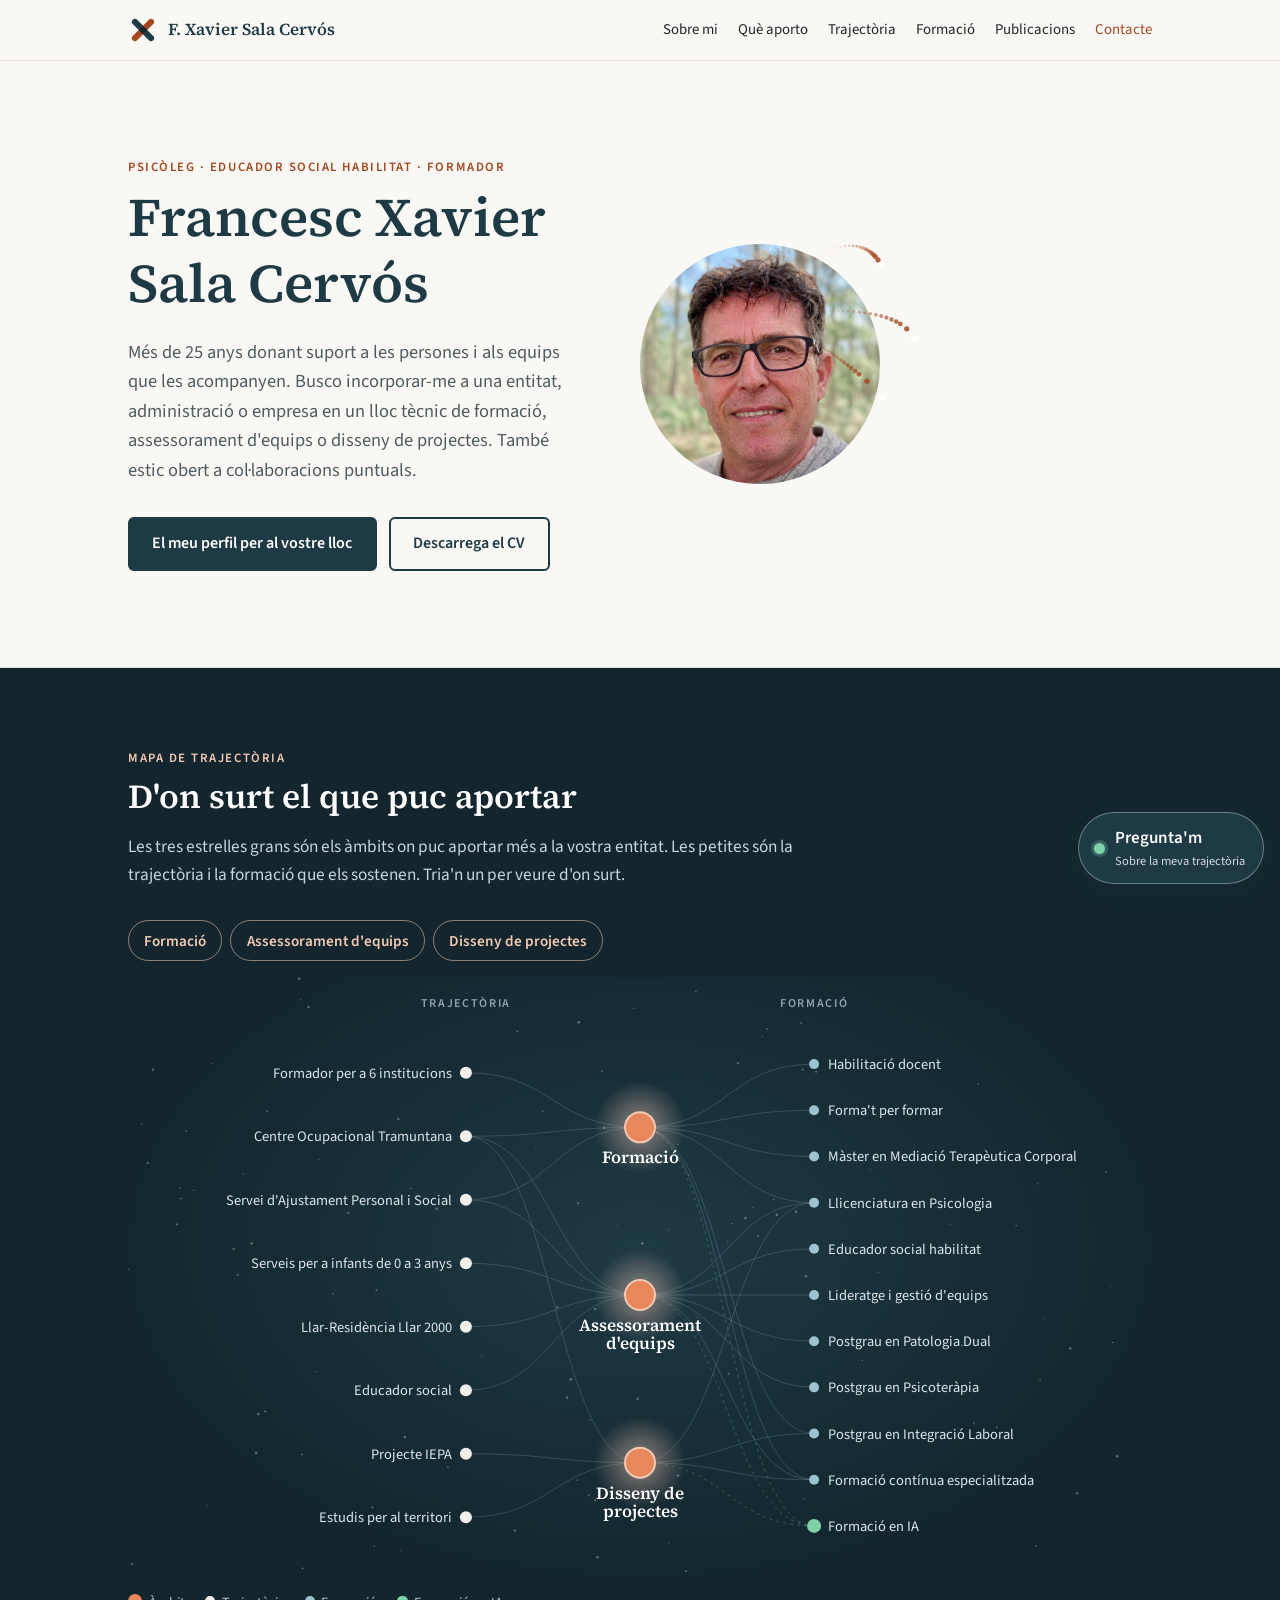
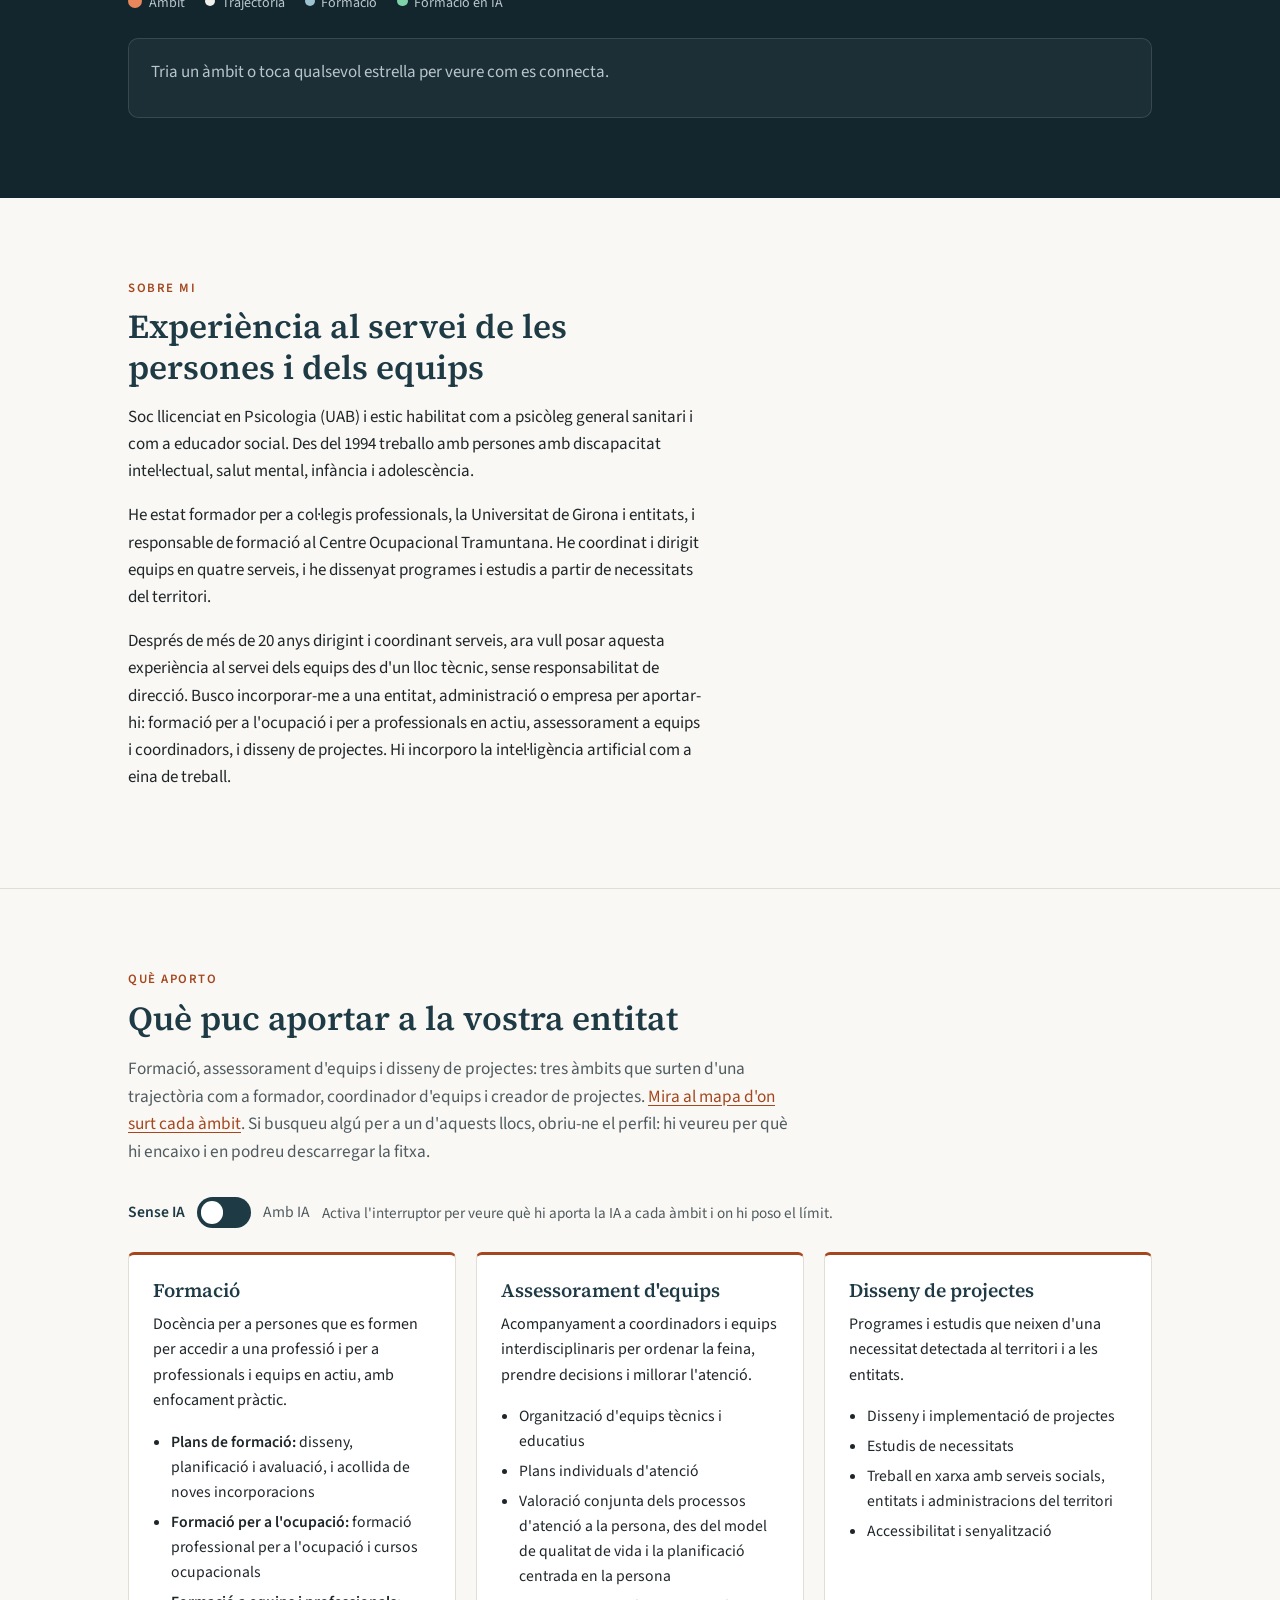
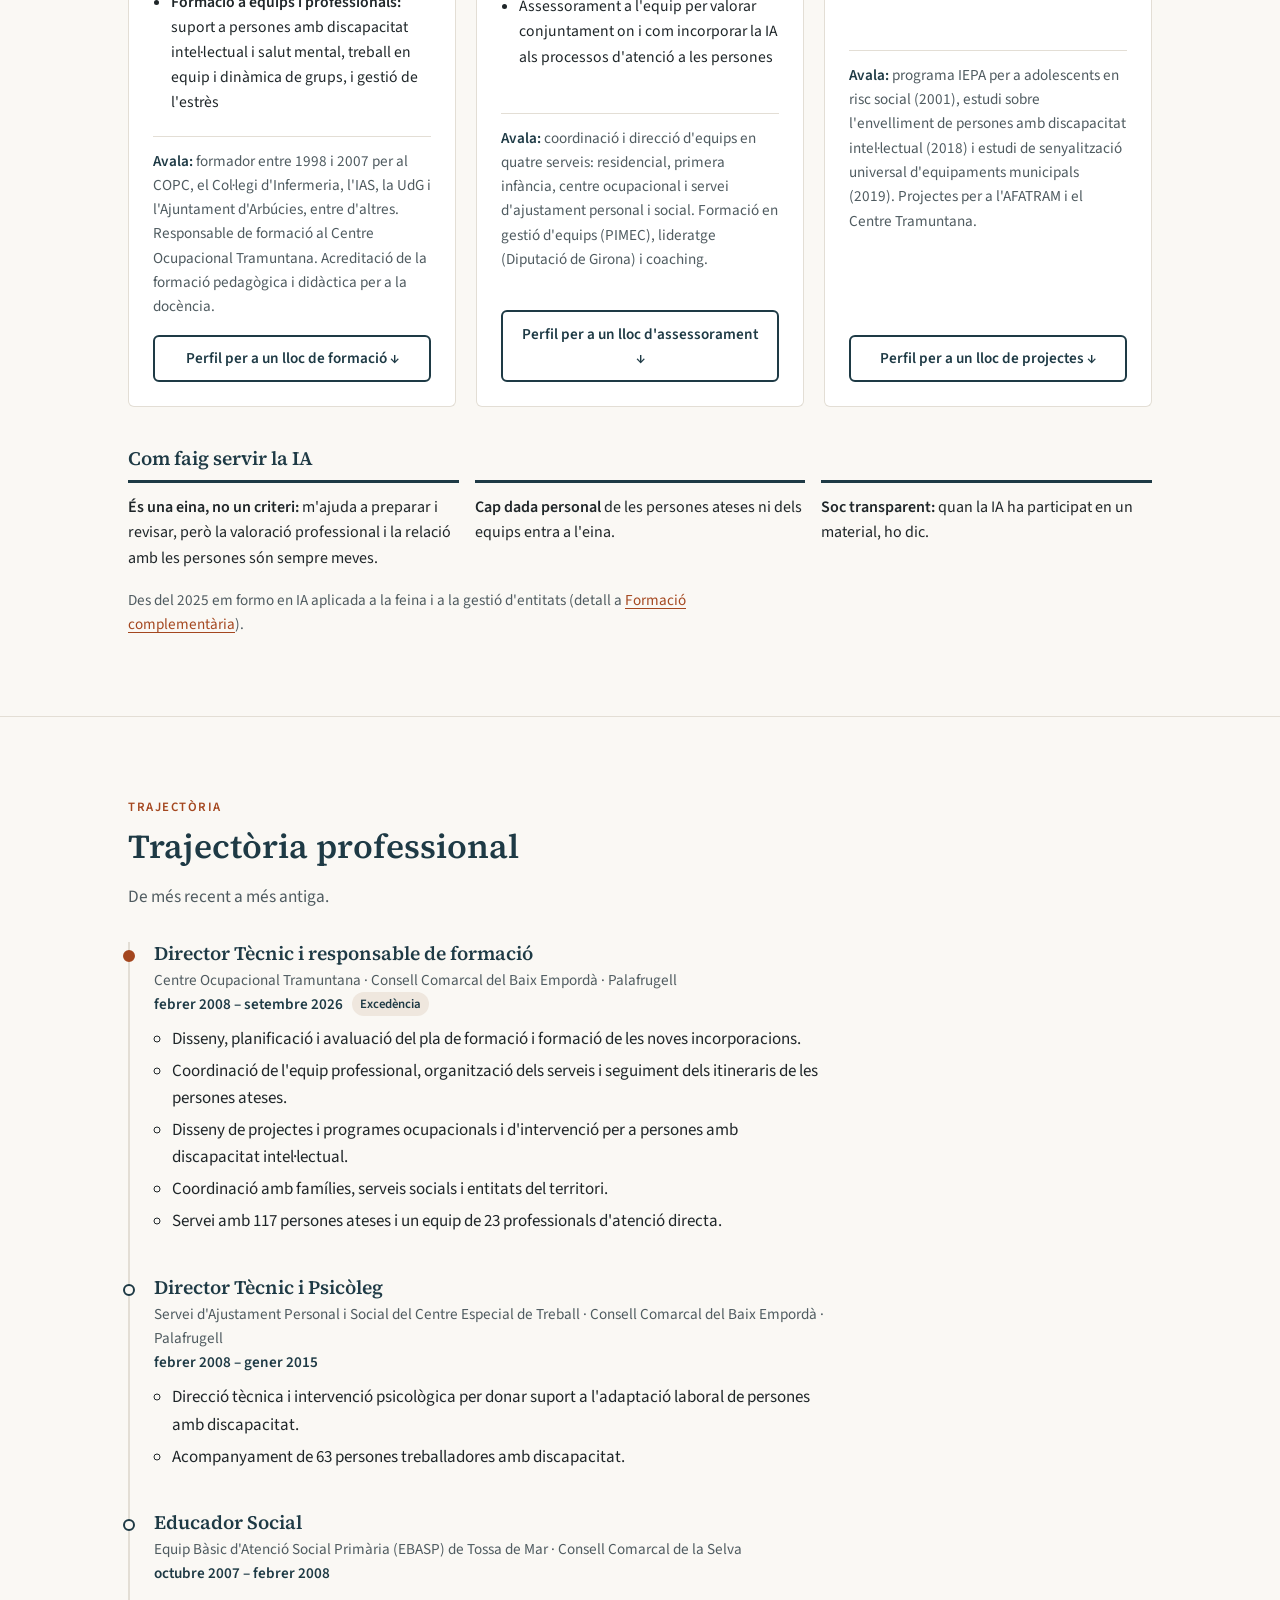
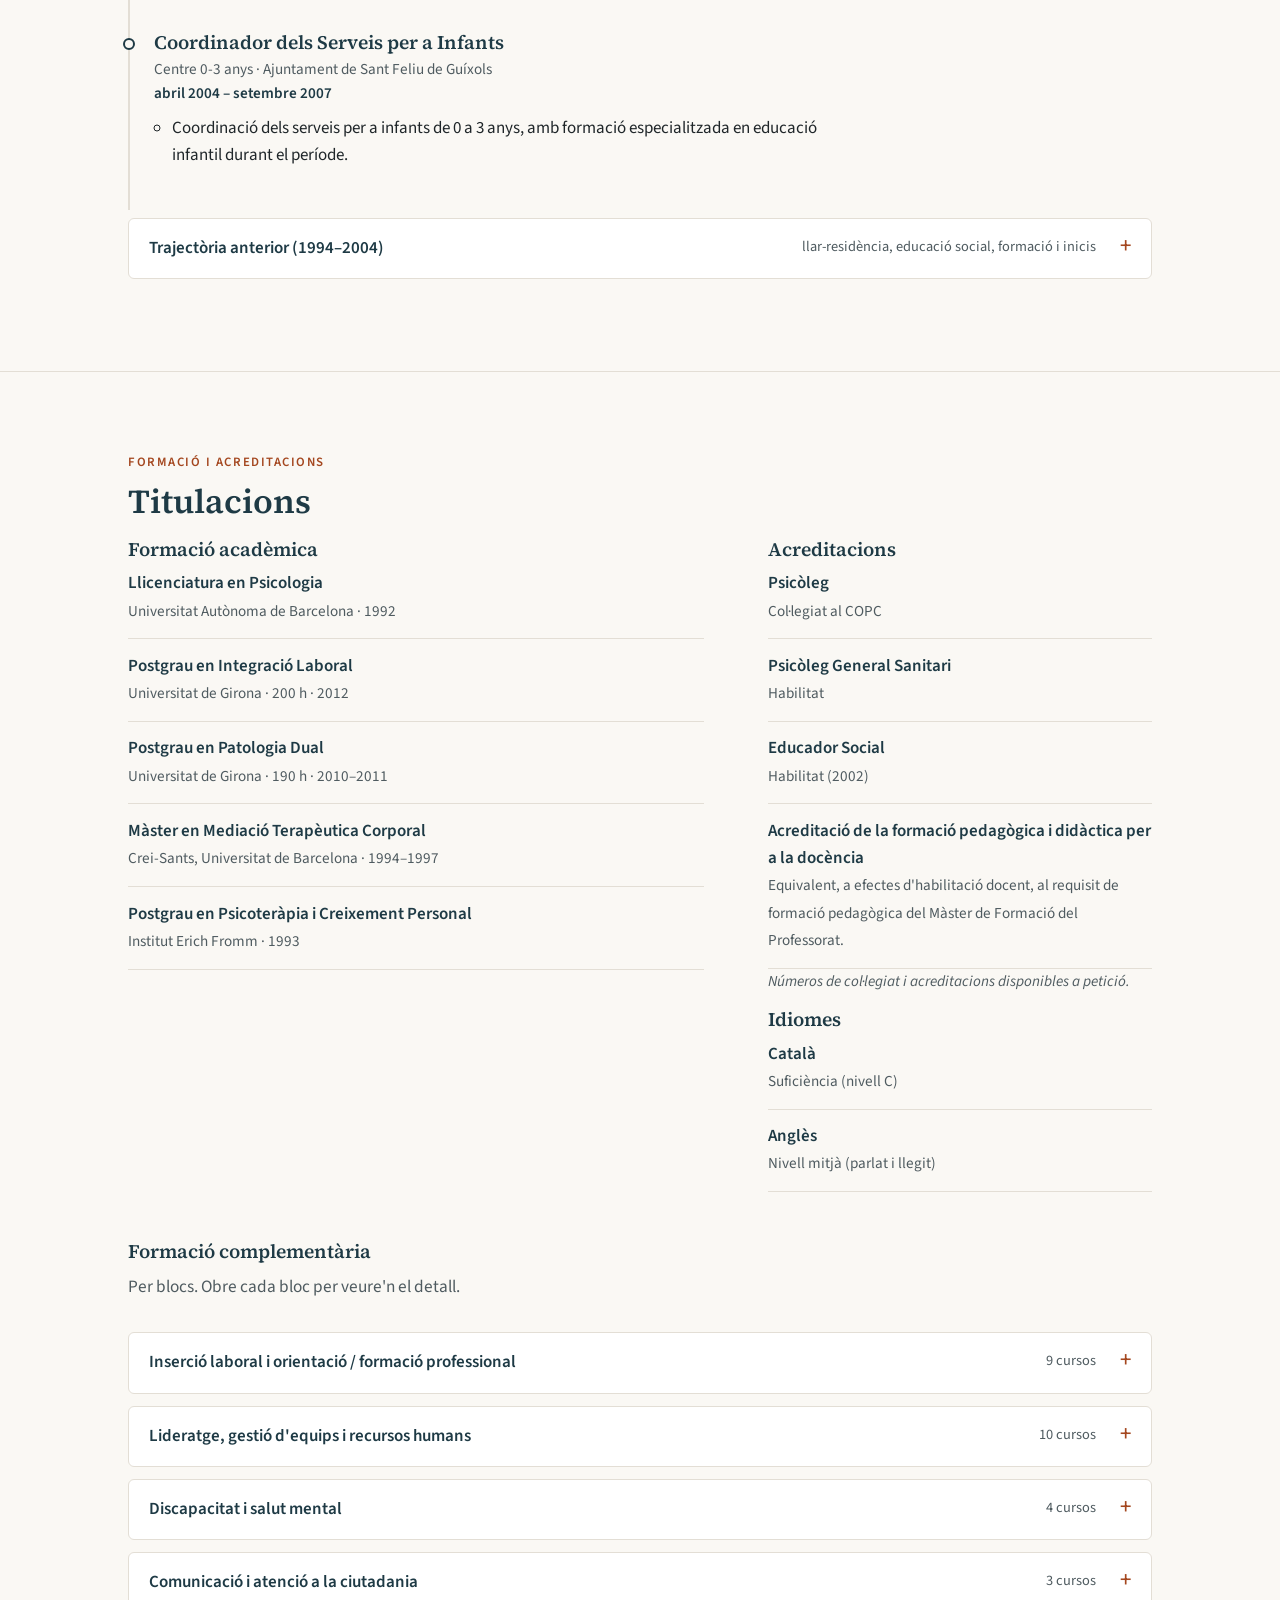
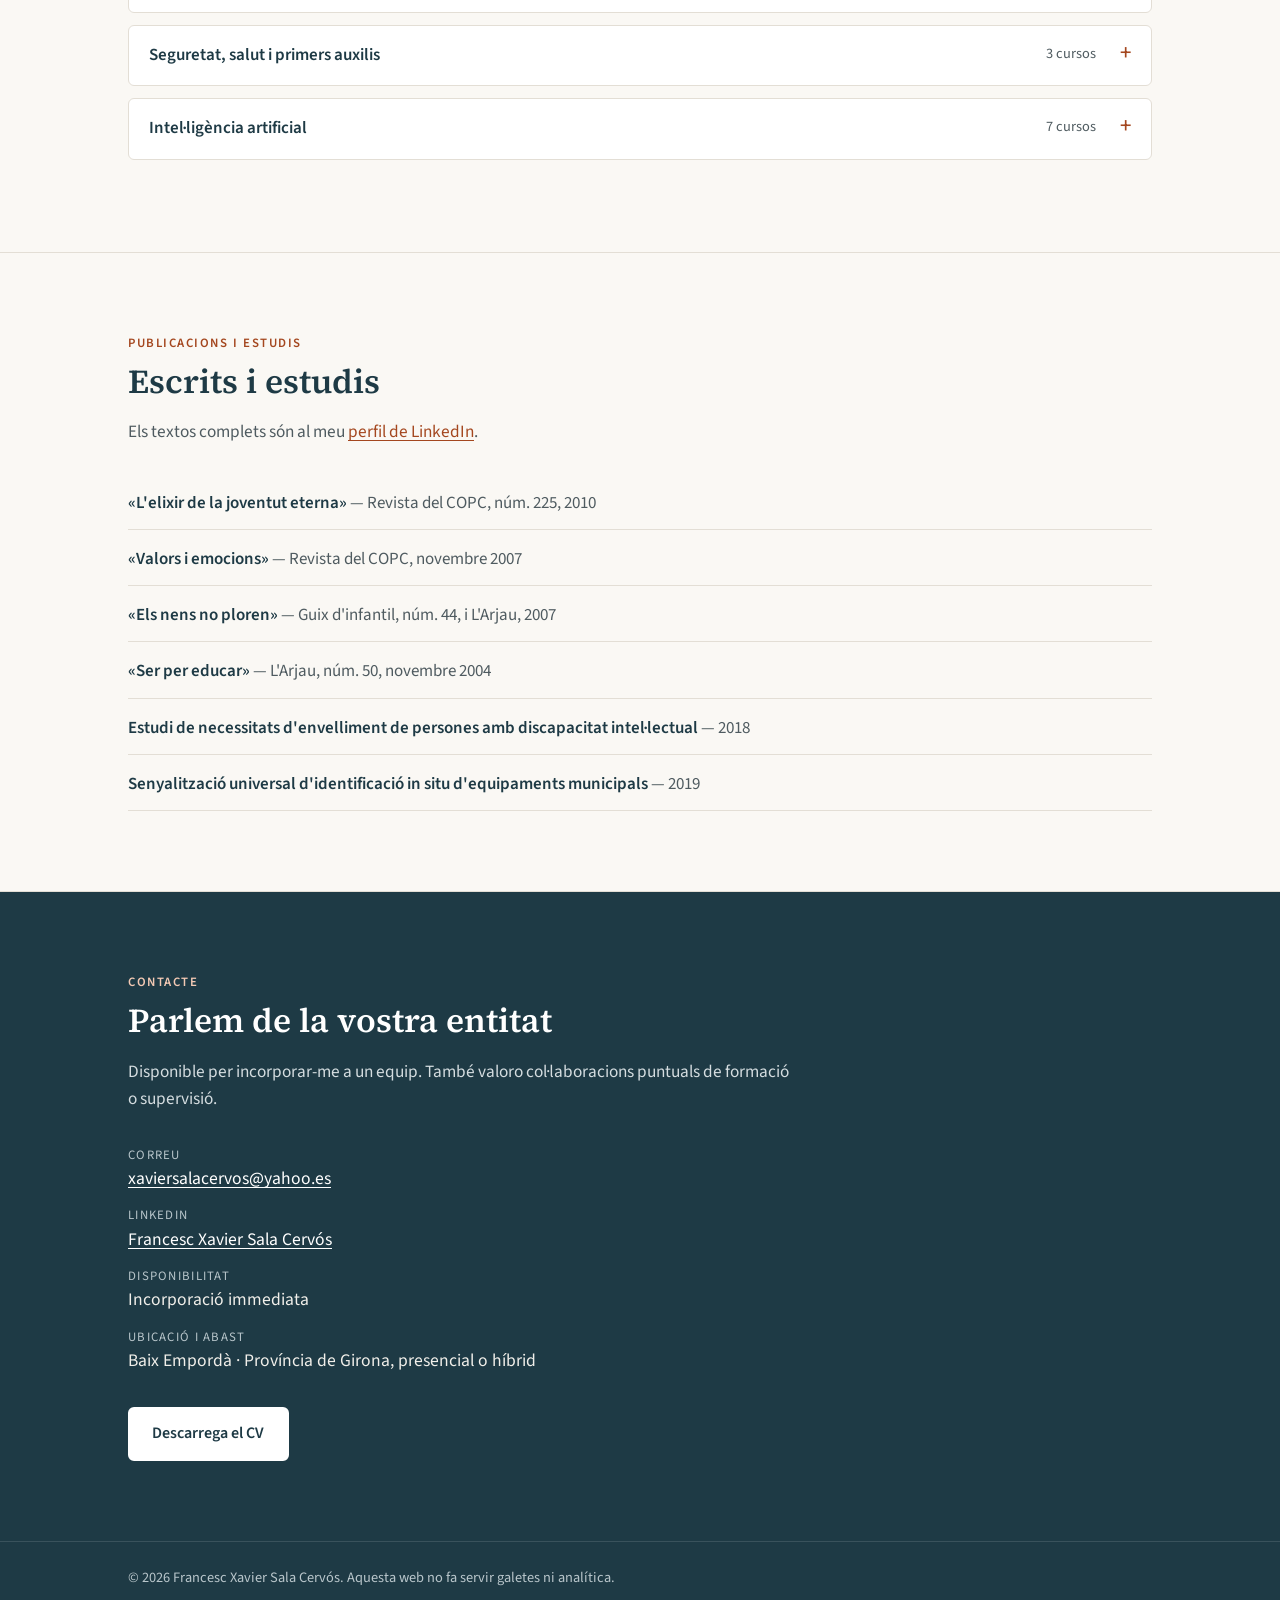
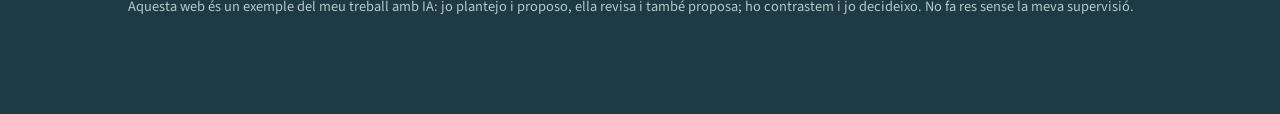
==== index.html @ 1a3cbc2c "Botó «Pregunta'm» en mòbil: més petit i amagat a la portada Co-Authored-By: Claude Fable 5.2 <norepl" ====
<!doctype html>
<html lang="ca" class="no-js">
<head>
  <meta charset="utf-8">
  <meta name="viewport" content="width=device-width, initial-scale=1">
  <title>Francesc Xavier Sala Cervós · Formació, assessorament d'equips i projectes</title>
  <meta name="description" content="Psicòleg, educador social habilitat i formador. Més de 25 anys donant suport a les persones i als equips que les acompanyen. Formació, assessorament d'equips i disseny de projectes.">
  <meta name="author" content="Francesc Xavier Sala Cervós">
  <meta name="robots" content="index, follow">
  <meta name="theme-color" content="#1E3A45">

  <!-- Substitueix https://xaviersalacervos.github.io/ per l'adreça real de la web (vegeu README.md) -->
  <link rel="canonical" href="https://xaviersalacervos.github.io/">
  <link rel="alternate" hreflang="ca" href="https://xaviersalacervos.github.io/">
  <!-- Quan hi hagi altres idiomes:
  <link rel="alternate" hreflang="es" href="https://xaviersalacervos.github.io/es/">
  <link rel="alternate" hreflang="en" href="https://xaviersalacervos.github.io/en/">
  <link rel="alternate" hreflang="x-default" href="https://xaviersalacervos.github.io/">
  -->

  <meta property="og:type" content="profile">
  <meta property="og:locale" content="ca_ES">
  <meta property="og:title" content="Francesc Xavier Sala Cervós · Psicòleg, educador social habilitat i formador">
  <meta property="og:description" content="Busco incorporar-me a una entitat, administració o empresa en un lloc tècnic de formació, assessorament d'equips o disseny de projectes.">
  <meta property="og:url" content="https://xaviersalacervos.github.io/">
  <meta property="og:image" content="https://xaviersalacervos.github.io/assets/og-image-v5.png">
  <meta property="og:image:width" content="1200">
  <meta property="og:image:height" content="630">
  <meta property="profile:first_name" content="Francesc Xavier">
  <meta property="profile:last_name" content="Sala Cervós">
  <meta name="twitter:card" content="summary_large_image">

  <link rel="icon" href="assets/favicon.svg" type="image/svg+xml">
  <link rel="preload" href="assets/fonts/sans-400.woff2" as="font" type="font/woff2" crossorigin>
  <link rel="preload" href="assets/fonts/serif-600.woff2" as="font" type="font/woff2" crossorigin>
  <link rel="stylesheet" href="css/style.css?v=15">

  <script>document.documentElement.classList.replace('no-js', 'js');</script>

  <script type="application/ld+json">
  {
    "@context": "https://schema.org",
    "@type": "Person",
    "name": "Francesc Xavier Sala Cervós",
    "jobTitle": "Psicòleg, educador social habilitat i formador",
    "description": "Psicòleg, educador social habilitat i formador. Busca un lloc tècnic de formació, assessorament d'equips o disseny de projectes.",
    "url": "https://xaviersalacervos.github.io/",
    "sameAs": ["https://www.linkedin.com/in/francesc-xavier-sala-cerv%C3%B3s-43414b52/"],
    "image": "https://xaviersalacervos.github.io/assets/foto.jpg",
    "email": "mailto:xaviersalacervos@yahoo.es",
    "knowsLanguage": ["ca", "en"],
    "knowsAbout": ["Formació i docència", "Assessorament d'equips", "Disseny de projectes socials", "Intel·ligència artificial aplicada a la gestió de persones", "Discapacitat intel·lectual", "Salut mental", "Psicologia", "Educació social"],
    "alumniOf": [
      { "@type": "CollegeOrUniversity", "name": "Universitat Autònoma de Barcelona" },
      { "@type": "CollegeOrUniversity", "name": "Universitat de Girona" }
    ],
    "hasCredential": [
      { "@type": "EducationalOccupationalCredential", "name": "Llicenciatura en Psicologia" },
      { "@type": "EducationalOccupationalCredential", "name": "Habilitació de Psicòleg General Sanitari" },
      { "@type": "EducationalOccupationalCredential", "name": "Habilitació d'Educador Social" },
      { "@type": "EducationalOccupationalCredential", "name": "Acreditació de la formació pedagògica i didàctica per a la docència" }
    ]
  }
  </script>
</head>
<body>
  <a class="skip-link" href="#contingut">Salta al contingut</a>

  <header class="site-header">
    <div class="container">
      <a class="brand" href="#inici"><img class="brand-mark" src="assets/logo.svg" alt="" width="30" height="30">F. Xavier Sala Cervós</a>
      <button class="nav-toggle" type="button" aria-expanded="false" aria-controls="menu">
        <span class="nav-toggle-bars" aria-hidden="true"></span> Menú
      </button>
      <nav class="site-nav" id="menu" aria-label="Seccions">
        <ul>
          <li><a href="#sobre-mi">Sobre mi</a></li>
          <li><a href="#expertesa">Què aporto</a></li>
          <li><a href="#experiencia">Trajectòria</a></li>
          <li><a href="#formacio">Formació</a></li>
          <li><a href="#publicacions">Publicacions</a></li>
          <li><a href="#contacte">Contacte</a></li>
        </ul>
      </nav>
    </div>
  </header>

  <main id="contingut">

    <!-- ===================== INICI ===================== -->
    <section class="hero" id="inici" aria-labelledby="titol-inici">
      <div class="hero-cel" aria-hidden="true">
        <svg viewBox="0 0 620 420" preserveAspectRatio="xMaxYMid meet"><g class="tast-linies"><path d="M60 70C240.0 70 240.0 95 420 95"/><path d="M140 40C280.0 40 280.0 95 420 95"/><path d="M200 110C310.0 110 310.0 95 420 95"/><path d="M280 40C350.0 40 350.0 95 420 95"/><path d="M110 150C315.0 150 315.0 225 520 225"/><path d="M200 110C360.0 110 360.0 225 520 225"/><path d="M170 220C345.0 220 345.0 225 520 225"/><path d="M250 170C385.0 170 385.0 225 520 225"/><path d="M330 260C425.0 260 425.0 225 520 225"/><path d="M560 40C540.0 40 540.0 225 520 225"/><path d="M60 250C235.0 250 235.0 345 410 345"/><path d="M90 350C250.0 350 250.0 345 410 345"/><path d="M220 320C315.0 320 315.0 345 410 345"/><path d="M300 390C355.0 390 355.0 345 410 345"/><path d="M580 370C495.0 370 495.0 345 410 345"/><path d="M330 260C370.0 260 370.0 345 410 345"/><path d="M250 170C335.0 170 335.0 95 420 95"/></g><circle class="tast-pols" cx="60" cy="70" r="3" style="animation-delay:0.00s"/><circle class="tast-pols" cx="140" cy="40" r="3" style="animation-delay:0.37s"/><circle class="tast-pols" cx="110" cy="150" r="3" style="animation-delay:0.74s"/><circle class="tast-pols" cx="200" cy="110" r="3" style="animation-delay:1.11s"/><circle class="tast-pols" cx="60" cy="250" r="3" style="animation-delay:1.48s"/><circle class="tast-pols" cx="170" cy="220" r="3" style="animation-delay:1.85s"/><circle class="tast-pols" cx="90" cy="350" r="3" style="animation-delay:2.22s"/><circle class="tast-pols" cx="220" cy="320" r="3" style="animation-delay:2.59s"/><circle class="tast-pols" cx="280" cy="40" r="3" style="animation-delay:2.96s"/><circle class="tast-pols" cx="300" cy="390" r="3" style="animation-delay:3.33s"/><circle class="tast-pols" cx="560" cy="40" r="3" style="animation-delay:3.70s"/><circle class="tast-pols" cx="580" cy="370" r="3" style="animation-delay:0.07s"/><circle class="tast-pols" cx="250" cy="170" r="3" style="animation-delay:0.44s"/><circle class="tast-pols" cx="330" cy="260" r="3" style="animation-delay:0.81s"/><g class="tast-estrella" style="animation-delay:0.0s"><circle class="tast-halo" cx="420" cy="95" r="34"/><circle class="tast-nucli" cx="420" cy="95" r="11"/></g><g class="tast-estrella" style="animation-delay:1.4s"><circle class="tast-halo" cx="520" cy="225" r="34"/><circle class="tast-nucli" cx="520" cy="225" r="11"/></g><g class="tast-estrella" style="animation-delay:2.8s"><circle class="tast-halo" cx="410" cy="345" r="34"/><circle class="tast-nucli" cx="410" cy="345" r="11"/></g></svg>
      </div>
      <div class="container">
        <div>
          <p class="eyebrow">Psicòleg · Educador social habilitat · Formador</p>
          <h1 id="titol-inici">Francesc Xavier Sala Cervós</h1>
          <p class="hero-title">Formació · Assessorament d'equips · Disseny de projectes</p>
          <p class="hero-value">Més de 25 anys donant suport a les persones i als equips que les acompanyen. Busco incorporar-me a una entitat, administració o empresa en un lloc tècnic de formació, assessorament d'equips o disseny de projectes. També estic obert a col·laboracions puntuals.</p>
          <div class="actions">
            <a class="btn btn-primary" href="#expertesa">El meu perfil per al vostre lloc</a>
            <a class="btn btn-secondary" href="cv/Francesc_Xavier_Sala_Cervos_CV.pdf" download>Descarrega el CV <span class="visually-hidden">(PDF)</span></a>
          </div>
        </div>
        <!-- Foto opcional: desa-la com a assets/foto.jpg (quadrada, mínim 600×600 px)
             i substitueix les inicials per:
             <img src="assets/foto.jpg" alt="Francesc Xavier Sala Cervós" width="600" height="600"> -->
        <div class="photo-slot"><img src="assets/foto.jpg" alt="Francesc Xavier Sala Cervós" width="720" height="720"></div>
      </div>
    </section>

    <!-- ===================== MAPA (constel·lació) ===================== -->
    <section class="mapa" id="mapa" aria-labelledby="titol-mapa">
      <div class="container">
        <p class="eyebrow">Mapa de trajectòria</p>
        <h2 id="titol-mapa">D'on surt el que puc aportar</h2>
        <p class="section-lead">Les tres estrelles grans són els àmbits on puc aportar més a la vostra entitat. Les petites són la trajectòria i la formació que els sostenen. Tria'n un per veure d'on surt.</p>
        <div class="mapa-filtres" role="group" aria-label="Tria un àmbit">
          <button type="button" class="mapa-filtre" data-id="F" aria-pressed="false">Formació</button>
          <button type="button" class="mapa-filtre" data-id="S" aria-pressed="false">Assessorament d'equips</button>
          <button type="button" class="mapa-filtre" data-id="P" aria-pressed="false">Disseny de projectes</button>
        </div>
        <div class="mapa-cel" id="mapa-cel"></div>
        <ul class="mapa-llegenda" aria-hidden="true">
          <li><i class="ll-srv"></i>Àmbit</li>
          <li><i class="ll-exp"></i>Trajectòria</li>
          <li><i class="ll-form"></i>Formació</li>
          <li><i class="ll-ia"></i>Formació en IA</li>
        </ul>
        <div class="mapa-info" id="mapa-info" aria-live="polite"></div>
      </div>
    </section>

    <!-- ===================== SOBRE MI ===================== -->
    <section id="sobre-mi" aria-labelledby="titol-sobre">
      <div class="container about-grid">
        <div>
          <p class="eyebrow">Sobre mi</p>
          <h2 id="titol-sobre">Experiència al servei de les persones i dels equips</h2>
          <p>Soc llicenciat en Psicologia (UAB) i estic habilitat com a psicòleg general sanitari i com a educador social. Des del 1994 treballo amb persones amb discapacitat intel·lectual, salut mental, infància i adolescència.</p>
          <p>He estat formador per a col·legis professionals, la Universitat de Girona i entitats, i responsable de formació al Centre Ocupacional Tramuntana. He coordinat i dirigit equips en quatre serveis, i he dissenyat programes i estudis a partir de necessitats del territori.</p>
          <p>Després de més de 20 anys dirigint i coordinant serveis, ara vull posar aquesta experiència al servei dels equips des d'un lloc tècnic, sense responsabilitat de direcció. Busco incorporar-me a una entitat, administració o empresa per aportar-hi: formació per a l'ocupació i per a professionals en actiu, assessorament a equips i coordinadors, i disseny de projectes. Hi incorporo la intel·ligència artificial com a eina de treball.</p>
        </div>
      </div>
    </section>

    <!-- ===================== EXPERTESA ===================== -->
    <section id="expertesa" aria-labelledby="titol-expertesa">
      <div class="container">
        <p class="eyebrow">Què aporto</p>
        <h2 id="titol-expertesa">Què puc aportar a la vostra entitat</h2>
        <p class="section-lead">Formació, assessorament d'equips i disseny de projectes: tres àmbits que surten d'una trajectòria com a formador, coordinador d'equips i creador de projectes. <a href="#mapa">Mira al mapa d'on surt cada àmbit</a>. Si busqueu algú per a un d'aquests llocs, obriu-ne el perfil: hi veureu per què hi encaixo i en podreu descarregar la fitxa.</p>

        <div class="vista-switch">
          <button type="button" class="vista-op" data-vista="persona" tabindex="-1" aria-hidden="true">Sense IA</button>
          <button type="button" class="switch" id="vista-ia" role="switch" aria-checked="false">
            <span class="visually-hidden">Mostra com treballo amb IA a cada àmbit</span>
          </button>
          <button type="button" class="vista-op" data-vista="ia" tabindex="-1" aria-hidden="true">Amb IA</button>
          <p class="vista-nota">Activa l'interruptor per veure què hi aporta la IA a cada àmbit i on hi poso el límit.</p>
        </div>

        <ol class="proces" aria-label="Com treballo amb IA">
          <li><strong>Plantejo</strong> l'objectiu, el context i el criteri.</li>
          <li><strong>La IA proposa</strong> esborranys, alternatives i preguntes.</li>
          <li><strong>Ho contrasto:</strong> reviso, hi discrepo i li demano que ho repensi.</li>
          <li><strong>Decideixo</strong> la versió final i en responc jo.</li>
        </ol>

        <div class="cards cards-3">
          <article class="card">
            <h3>Formació</h3>
            <div class="vista-persona">
              <p>Docència per a persones que es formen per accedir a una professió i per a professionals i equips en actiu, amb enfocament pràctic.</p>
              <ul class="offer-points">
                <li><strong>Plans de formació:</strong> disseny, planificació i avaluació, i acollida de noves incorporacions</li>
                <li><strong>Formació per a l'ocupació:</strong> formació professional per a l'ocupació i cursos ocupacionals</li>
                <li><strong>Formació a equips i professionals:</strong> suport a persones amb discapacitat intel·lectual i salut mental, treball en equip i dinàmica de grups, i gestió de l'estrès</li>
              </ul>
            </div>
            <div class="vista-ia">
              <h4>Què hi aporta la IA</h4>
              <ul class="offer-points">
                <li>Un primer esborrany de guió i dinàmiques en minuts, que em deixa més temps per pensar la sessió</li>
                <li>Materials interactius i pedagògics: qüestionaris, casos pràctics i activitats per treballar a l'aula</li>
                <li>Alternatives que no se m'havien acudit: una altra dinàmica, un exemple pensat per a un altre públic</li>
                <li>Una mirada crítica: li demano que revisi el guió com ho faria un participant escèptic</li>
              </ul>
              <p class="limit"><strong>Límit:</strong> cap dada ni cita arriba a l'aula sense que l'hagi verificat.</p>
            </div>
            <p class="evidence"><strong>Avala:</strong> formador entre 1998 i 2007 per al COPC, el Col·legi d'Infermeria, l'IAS, la UdG i l'Ajuntament d'Arbúcies, entre d'altres. Responsable de formació al Centre Ocupacional Tramuntana. Acreditació de la formació pedagògica i didàctica per a la docència.</p>
            <button type="button" class="amida-op" data-perfil="formacio" aria-pressed="false" aria-controls="amida-panell">Perfil per a un lloc de formació</button>
          </article>

          <article class="card">
            <h3>Assessorament d'equips</h3>
            <div class="vista-persona">
              <p>Acompanyament a coordinadors i equips interdisciplinaris per ordenar la feina, prendre decisions i millorar l'atenció.</p>
              <ul class="offer-points">
                <li>Organització d'equips tècnics i educatius</li>
                <li>Plans individuals d'atenció</li>
                <li>Valoració conjunta dels processos d'atenció a la persona, des del model de qualitat de vida i la planificació centrada en la persona</li>
                <li>Assessorament a l'equip per valorar conjuntament on i com incorporar la IA als processos d'atenció a les persones</li>
              </ul>
            </div>
            <div class="vista-ia">
              <h4>Què hi aporta la IA</h4>
              <ul class="offer-points">
                <li>Anàlisi de les notes de les sessions i, si l'equip ho acorda, de la transcripció de temes pactats, sense dades identificatives, per detectar temes recurrents i proposar millores conjuntament</li>
                <li>Preguntes per obrir la reflexió de l'equip</li>
                <li>Hipòtesis alternatives per preparar la sessió, sempre a partir de casos anonimitzats</li>
              </ul>
              <p class="limit"><strong>Límit:</strong> només amb el consentiment explícit de l'equip, sobre temes pactats abans i amb eines que compleixin el RGPD. Abans de cap anàlisi elimino tota dada que permeti identificar ningú, i l'àudio s'esborra.</p>
            </div>
            <p class="evidence"><strong>Avala:</strong> coordinació i direcció d'equips en quatre serveis: residencial, primera infància, centre ocupacional i servei d'ajustament personal i social. Formació en gestió d'equips (PIMEC), lideratge (Diputació de Girona) i coaching.</p>
            <button type="button" class="amida-op" data-perfil="assessorament" aria-pressed="false" aria-controls="amida-panell">Perfil per a un lloc d'assessorament</button>
          </article>

          <article class="card">
            <h3>Disseny de projectes</h3>
            <div class="vista-persona">
              <p>Programes i estudis que neixen d'una necessitat detectada al territori i a les entitats.</p>
              <ul class="offer-points">
                <li>Disseny i implementació de projectes</li>
                <li>Estudis de necessitats</li>
                <li>Treball en xarxa amb serveis socials, entitats i administracions del territori</li>
                <li>Accessibilitat i senyalització</li>
              </ul>
            </div>
            <div class="vista-ia">
              <h4>Què hi aporta la IA</h4>
              <ul class="offer-points">
                <li>Revisió de la coherència entre objectius, activitats i indicadors</li>
                <li>Escenaris i riscos que costa veure des de dins del projecte</li>
                <li>Una crítica exigent: li demano que avaluï la proposta com ho faria un finançador</li>
              </ul>
              <p class="limit"><strong>Límit:</strong> tota xifra, norma o dada del territori que entra en un projecte la comprovo en fonts oficials (Idescat, Generalitat, la convocatòria). No en dono cap per bona només perquè la digui la IA.</p>
            </div>
            <p class="evidence"><strong>Avala:</strong> programa IEPA per a adolescents en risc social (2001), estudi sobre l'envelliment de persones amb discapacitat intel·lectual (2018) i estudi de senyalització universal d'equipaments municipals (2019). Projectes per a l'AFATRAM i el Centre Tramuntana.</p>
            <button type="button" class="amida-op" data-perfil="projectes" aria-pressed="false" aria-controls="amida-panell">Perfil per a un lloc de projectes</button>
          </article>
        </div>
        <div class="amida-panell" id="amida-panell" aria-live="polite" hidden></div>
        <div class="ia-criteris" id="ia">
          <h3>Com faig servir la IA</h3>
          <ul class="criteria">
            <li><strong>És una eina, no un criteri:</strong> m'ajuda a preparar i revisar, però la valoració professional i la relació amb les persones són sempre meves.</li>
            <li><strong>Cap dada personal</strong> de les persones ateses ni dels equips entra a l'eina.</li>
            <li><strong>Soc transparent:</strong> quan la IA ha participat en un material, ho dic.</li>
          </ul>
          <p class="ia-nota">Des del 2025 em formo en IA aplicada a la feina i a la gestió d'entitats (detall a <a href="#formacio-complementaria">Formació complementària</a>).</p>
        </div>
      </div>
    </section>

    <!-- ===================== EXPERIÈNCIA ===================== -->
    <section id="experiencia" aria-labelledby="titol-exp">
      <div class="container">
        <p class="eyebrow">Trajectòria</p>
        <h2 id="titol-exp">Trajectòria professional</h2>
        <p class="section-lead">De més recent a més antiga.</p>

        <ol class="timeline">
          <li class="current">
            <h3>Director Tècnic i responsable de formació</h3>
            <p class="meta">Centre Ocupacional Tramuntana · Consell Comarcal del Baix Empordà · Palafrugell<br>
              <span class="when">febrer 2008 – setembre 2026</span> <span class="tag">Excedència</span></p>
            <ul class="details">
              <li>Disseny, planificació i avaluació del pla de formació i formació de les noves incorporacions.</li>
              <li>Coordinació de l'equip professional, organització dels serveis i seguiment dels itineraris de les persones ateses.</li>
              <li>Disseny de projectes i programes ocupacionals i d'intervenció per a persones amb discapacitat intel·lectual.</li>
              <li>Coordinació amb famílies, serveis socials i entitats del territori.</li>
              <li>Servei amb 117 persones ateses i un equip de 23 professionals d'atenció directa.</li>
            </ul>
          </li>

          <li>
            <h3>Director Tècnic i Psicòleg</h3>
            <p class="meta">Servei d'Ajustament Personal i Social del Centre Especial de Treball · Consell Comarcal del Baix Empordà · Palafrugell<br>
              <span class="when">febrer 2008 – gener 2015</span></p>
            <ul class="details">
              <li>Direcció tècnica i intervenció psicològica per donar suport a l'adaptació laboral de persones amb discapacitat.</li>
              <li>Acompanyament de 63 persones treballadores amb discapacitat.</li>
            </ul>
          </li>

          <li>
            <h3>Educador Social</h3>
            <p class="meta">Equip Bàsic d'Atenció Social Primària (EBASP) de Tossa de Mar · Consell Comarcal de la Selva<br>
              <span class="when">octubre 2007 – febrer 2008</span></p>
          </li>

          <li>
            <h3>Coordinador dels Serveis per a Infants</h3>
            <p class="meta">Centre 0-3 anys · Ajuntament de Sant Feliu de Guíxols<br>
              <span class="when">abril 2004 – setembre 2007</span></p>
            <ul class="details">
              <li>Coordinació dels serveis per a infants de 0 a 3 anys, amb formació especialitzada en educació infantil durant el període.</li>
            </ul>
          </li>

        </ol>
        <details class="traj-anterior">
          <summary>Trajectòria anterior (1994–2004) <span class="count">llar-residència, educació social, formació i inicis</span></summary>
          <ol class="timeline">
          <li>
            <h3>Director Tècnic</h3>
            <p class="meta">Llar-Residència «Llar 2000» per a persones amb discapacitat intel·lectual · Plataforma Educativa · Palafrugell<br>
              <span class="when">setembre 2003 – 2004</span></p>
            <ul class="details">
              <li>Direcció tècnica del recurs residencial: organització del servei i de l'equip educatiu.</li>
            </ul>
          </li>

          <li>
            <h3>Educador Social</h3>
            <p class="meta">Centre Residencial d'Acció Educativa Sobrequés · Plataforma Educativa · Girona<br>
              <span class="when">febrer 2002 – setembre 2003</span></p>
            <ul class="details">
              <li>Intervenció socioeducativa amb infants i adolescents en un centre residencial d'acció educativa.</li>
            </ul>
          </li>

          <li>
            <h3>Educador Social</h3>
            <p class="meta">Llar-Residència «Llar-2000» per a persones amb discapacitat intel·lectual · Plataforma Educativa · Palafrugell<br>
              <span class="when">abril 2000 – febrer 2002</span></p>
            <ul class="details">
              <li>Atenció socioeducativa directa a persones amb discapacitat intel·lectual en règim residencial.</li>
            </ul>
          </li>

          <li>
            <h3>Formador Freelance</h3>
            <p class="meta">COPC, Col·legi Oficial d'Infermeria, IAS, Ajuntament d'Arbúcies, Fundació Plataforma Educativa, UdG · Itinerant<br>
              <span class="when">1998 – 2007</span></p>
            <ul class="details">
              <li>Formació en tècniques de relaxació i gestió de l'estrès.</li>
              <li>Formació en psicologia aplicada: psicopatologia, treball en equip, direcció d'equips, dinàmica de grups, ensenyar a aprendre, tècniques d'estudi i psicomotricitat.</li>
              <li>8 temàtiques formatives impartides a 6 institucions.</li>
            </ul>
          </li>

          <li>
            <h3>Trajectòria professional inicial</h3>
            <p class="meta"><span class="when">1994 – 2001</span></p>
            <ul class="details">
              <li>Monitor al taller ocupacional Sant Jordi (Barcelona) i al pis-residència i taller Montseny-Guilleries (Arbúcies), amb persones amb discapacitat intel·lectual.</li>
              <li>Disseny i aplicació del programa «Intervenció psicopedagògica i animació sociocultural d'adolescents en risc social» (Projecte IEPA, Serveis Socials de l'Ajuntament de Palafrugell, 2001).</li>
              <li>Monitor d'activitats de lleure juvenil (Palafrugell, 2001).</li>
            </ul>
          </li>
          </ol>
        </details>
      </div>
    </section>

    <!-- ===================== FORMACIÓ I ACREDITACIONS ===================== -->
    <section id="formacio" aria-labelledby="titol-formacio">
      <div class="container">
        <p class="eyebrow">Formació i acreditacions</p>
        <h2 id="titol-formacio">Titulacions</h2>

        <div class="edu-grid">
          <div>
            <h3>Formació acadèmica</h3>
            <ul class="edu-list">
              <li><strong>Llicenciatura en Psicologia</strong><span>Universitat Autònoma de Barcelona · 1992</span></li>
              <li><strong>Postgrau en Integració Laboral</strong><span>Universitat de Girona · 200 h · 2012</span></li>
              <li><strong>Postgrau en Patologia Dual</strong><span>Universitat de Girona · 190 h · 2010–2011</span></li>
              <li><strong>Màster en Mediació Terapèutica Corporal</strong><span>Crei-Sants, Universitat de Barcelona · 1994–1997</span></li>
              <li><strong>Postgrau en Psicoteràpia i Creixement Personal</strong><span>Institut Erich Fromm · 1993</span></li>
            </ul>
          </div>
          <div>
            <h3>Acreditacions</h3>
            <ul class="edu-list">
              <li><strong>Psicòleg</strong><span>Col·legiat al COPC</span></li>
              <li><strong>Psicòleg General Sanitari</strong><span>Habilitat</span></li>
              <li><strong>Educador Social</strong><span>Habilitat (2002)</span></li>
              <li><strong>Acreditació de la formació pedagògica i didàctica per a la docència</strong><span>Equivalent, a efectes d'habilitació docent, al requisit de formació pedagògica del Màster de Formació del Professorat.</span></li>
            </ul>
            <p class="note">Números de col·legiat i acreditacions disponibles a petició.</p>

            <h3>Idiomes</h3>
            <ul class="edu-list">
              <li><strong>Català</strong><span>Suficiència (nivell C)</span></li>
              <li><strong>Anglès</strong><span>Nivell mitjà (parlat i llegit)</span></li>
            </ul>
          </div>
        </div>

        <!-- ===================== FORMACIÓ COMPLEMENTÀRIA ===================== -->
        <h3 id="formacio-complementaria" style="margin-top:3rem">Formació complementària</h3>
        <p class="section-lead">Per blocs. Obre cada bloc per veure'n el detall.</p>

        <details>
          <summary>Inserció laboral i orientació / formació professional <span class="count">9 cursos</span></summary>
          <ul>
            <li>Postgrau Tècnic en Integració Laboral — UdG, 2012 (200 h)</li>
            <li>Dissenys tecnopedagògics en entorns d'aprenentatge — Generalitat (Forma't per formar), 2026 (10 h)</li>
            <li>Avaluació per competències professionals — Generalitat (Forma't per formar), 2026 (8 h)</li>
            <li>Formació i motivació — Generalitat (Forma't per formar), 2026 (8 h)</li>
            <li>Sectors d'activitat i nous perfils — Generalitat (Forma't per formar), 2026 (6 h)</li>
            <li>Metodologies per a l'orientació professional — Generalitat (Forma't per formar), 2026 (5 h)</li>
            <li>El treball amb suport — 2010 (11 h)</li>
            <li>Protocol per a la prospecció i intermediació de persones amb discapacitat i/o malaltia mental a l'empresa ordinària — Departament de Treball, 2010 (5 h)</li>
            <li>Salut mental i ocupació — AMMFEINA, 2008 (30 h)</li>
          </ul>
        </details>

        <details>
          <summary>Lideratge, gestió d'equips i recursos humans <span class="count">10 cursos</span></summary>
          <ul>
            <li>Lideratge, motivació i gestió de persones — Diputació de Girona, 2011 (20 h)</li>
            <li>Selecció i desenvolupament de RRHH: gestió per competències — UdG, 2010 (24 h)</li>
            <li>Coordinació i direcció d'equips en l'àmbit socioeducatiu — Fundació Sergi, 2007 (18 h)</li>
            <li>Gestió d'equips — PIMEC, 2013 (20 h)</li>
            <li>Resolució de conflictes — CEPROM, 2010 (20 h)</li>
            <li>Negociació — 2016 (30 h)</li>
            <li>Intel·ligència emocional — CCOO, 2013 (40 h)</li>
            <li>Treball en equip — CCOO, 2015 (20 h)</li>
            <li>Coaching — IDFO, 2013 (20 h)</li>
            <li>PNL — IDFO, 2015 (30 h)</li>
          </ul>
        </details>

        <details>
          <summary>Discapacitat i salut mental <span class="count">4 cursos</span></summary>
          <ul>
            <li>Envelliment i discapacitat intel·lectual — DINCAT, 2015 (15 h)</li>
            <li>Trastorn de conducta — Diputació de Girona, 2016 (10 h)</li>
            <li>Suport a la presa de decisions en discapacitat — 2021 (12 h)</li>
            <li>L'abordatge integral de l'autisme — EUSES, 2013</li>
          </ul>
        </details>

        <details>
          <summary>Comunicació i atenció a la ciutadania <span class="count">3 cursos</span></summary>
          <ul>
            <li>Estratègies, eines i tècniques de comunicació verbal — Diputació de Girona, 2015 (12 h)</li>
            <li>Habilitats comunicatives en l'atenció al ciutadà — Diputació de Girona, 2018 (10 h)</li>
            <li>L'art de generar converses constructives i efectives — Diputació de Girona, 2021 (10 h)</li>
          </ul>
        </details>

        <details>
          <summary>Seguretat, salut i primers auxilis <span class="count">3 cursos</span></summary>
          <ul>
            <li>Nivell bàsic en prevenció de riscos laborals — 2008 (50 h)</li>
            <li>Suport vital bàsic – manipulació del DEA — actualitzacions 2012, 2015, 2017 i 2020</li>
            <li>Primers auxilis psicològics per a equips d'intervenció — Dipsalut, 2012 (12 h)</li>
          </ul>
        </details>

        <details>
          <summary>Intel·ligència artificial <span class="count">7 cursos</span></summary>
          <ul>
            <li>Aplicacions pràctiques de ChatGPT per a la innovació i l'eficiència — Diputació de Girona, 2025 (12 h)</li>
            <li>Curs d'iniciació a la IA — BIG School, 2026 (6 h)</li>
            <li>Curs d'iniciació als fluxos de treball amb la IA — BIG School, 2026 (6 h)</li>
            <li>IA aplicada a la gestió d'entitats (nivell bàsic) — Plena Inclusión, 2026 (6 h)</li>
            <li>Curs d'IA per a la societat civil — Plena Inclusión i Founderz, 2026 (6 h)</li>
            <li>Introducció a l'ús de la IA per a professionals de la psicologia (2a edició) — COPC, 2026 (4 h)</li>
            <li>Introducció a la intel·ligència artificial — PIMEC, en curs (25 h)</li>
          </ul>
        </details>
      </div>
    </section>

    <!-- ===================== PUBLICACIONS ===================== -->
    <section id="publicacions" aria-labelledby="titol-pub">
      <div class="container">
        <p class="eyebrow">Publicacions i estudis</p>
        <h2 id="titol-pub">Escrits i estudis</h2>
        <p class="section-lead">Els textos complets són al meu <a href="https://www.linkedin.com/in/francesc-xavier-sala-cerv%C3%B3s-43414b52/" rel="me noopener">perfil de LinkedIn</a>.</p>
        <ul class="pubs">
          <li><cite>«L'elixir de la joventut eterna»</cite> <span>— Revista del COPC, núm. 225, 2010</span></li>
          <li><cite>«Valors i emocions»</cite> <span>— Revista del COPC, novembre 2007</span></li>
          <li><cite>«Els nens no ploren»</cite> <span>— Guix d'infantil, núm. 44, i L'Arjau, 2007</span></li>
          <li><cite>«Ser per educar»</cite> <span>— L'Arjau, núm. 50, novembre 2004</span></li>
          <li><cite>Estudi de necessitats d'envelliment de persones amb discapacitat intel·lectual</cite> <span>— 2018</span></li>
          <li><cite>Senyalització universal d'identificació in situ d'equipaments municipals</cite> <span>— 2019</span></li>
        </ul>
      </div>
    </section>

    <!-- ===================== CONTACTE ===================== -->
    <section class="contact" id="contacte" aria-labelledby="titol-contacte">
      <div class="container">
        <p class="eyebrow" style="color:#F3C9B4">Contacte</p>
        <h2 id="titol-contacte">Parlem de la vostra entitat</h2>
        <p class="section-lead">Disponible per incorporar-me a un equip. També valoro col·laboracions puntuals de formació o supervisió.</p>
        <ul class="contact-list">
          <li><span>Correu</span><a href="mailto:xaviersalacervos@yahoo.es">xaviersalacervos@yahoo.es</a></li>
          <li><span>LinkedIn</span><a href="https://www.linkedin.com/in/francesc-xavier-sala-cerv%C3%B3s-43414b52/" rel="me noopener">Francesc Xavier Sala Cervós</a></li>
          <li><span>Disponibilitat</span>Incorporació immediata</li>
          <li><span>Ubicació i abast</span>Baix Empordà · Província de Girona, presencial o híbrid</li>
        </ul>
        <div class="actions">
          <a class="btn btn-primary" href="cv/Francesc_Xavier_Sala_Cervos_CV.pdf" download>Descarrega el CV <span class="visually-hidden">(PDF)</span></a>
        </div>
      </div>
    </section>
  </main>



  <button type="button" class="chat-fab" data-xat-obre aria-controls="xat" aria-expanded="false">
    <span class="chat-fab-dot" aria-hidden="true"></span>
    <span><strong>Pregunta'm</strong><small>Sobre la meva trajectòria</small></span>
  </button>

  <section class="xat" id="xat" role="dialog" aria-modal="false" aria-labelledby="xat-titol" hidden>
    <header class="xat-cap">
      <div>
        <h2 id="xat-titol">Pregunta'm</h2>
        <p>Tria una pregunta sobre la meva trajectòria.</p>
      </div>
      <div class="xat-accions">
        <button type="button" class="xat-nova" id="xat-nova">Nova conversa</button>
        <button type="button" class="xat-tanca" id="xat-tanca" aria-label="Tanca">×</button>
      </div>
    </header>
    <div class="xat-fil" id="xat-fil" aria-live="polite">
      <div class="xat-msg xat-ell">Hola! Tria una pregunta i et responc.</div>
    </div>
    <div class="xat-suggerides" id="xat-suggerides" aria-label="Preguntes suggerides"></div>
  </section>

  <footer class="site-footer">
    <div class="container">
      <p>© <span id="any">2026</span> Francesc Xavier Sala Cervós. Aquesta web no fa servir galetes ni analítica.</p>
      <p>Aquesta web és un exemple del meu treball amb IA: jo plantejo i proposo, ella revisa i també proposa; ho contrastem i jo decideixo. No fa res sense la meva supervisió.</p>
    </div>
  </footer>

  <script src="js/main.js?v=4" defer></script>
  <script src="js/xat.js?v=3" defer></script>
  <script src="js/mapa.js?v=5" defer></script>
  <script src="js/amida.js?v=3" defer></script>
  <script src="js/trajectoria.js?v=2" defer></script>
  <script src="js/retrat.js?v=10" defer></script>
</body>
</html>
---- css/style.css ----
/* ==========================================================
   Francesc Xavier Sala Cervós · web professional
   Paleta: blau petroli #1E3A45 · terracota #A4471F · paper #FAF8F4
   ========================================================== */

@font-face { font-family: "Source Sans 3"; src: url("../assets/fonts/sans-400.woff2") format("woff2"); font-weight: 400; font-style: normal; font-display: swap; }
@font-face { font-family: "Source Sans 3"; src: url("../assets/fonts/sans-400i.woff2") format("woff2"); font-weight: 400; font-style: italic; font-display: swap; }
@font-face { font-family: "Source Sans 3"; src: url("../assets/fonts/sans-600.woff2") format("woff2"); font-weight: 600; font-style: normal; font-display: swap; }
@font-face { font-family: "Source Serif 4"; src: url("../assets/fonts/serif-600.woff2") format("woff2"); font-weight: 600; font-style: normal; font-display: swap; }

:root {
  --ink: #1E3A45;        /* blau petroli: títols, capçalera */
  --accent: #A4471F;     /* terracota: enllaços, detalls */
  --paper: #FAF8F4;      /* fons */
  --surface: #FFFFFF;
  --text: #1F2629;
  --muted: #4F5B60;
  --line: #E3DED5;
  --pending-bg: #FFF3C4;
  --pending-text: #5C4500;
  --serif: "Source Serif 4", Georgia, "Times New Roman", serif;
  --sans: "Source Sans 3", system-ui, -apple-system, "Segoe UI", Roboto, sans-serif;
  --maxw: 68rem;
  --gutter: 1rem;
  --radius: 6px;
}

*, *::before, *::after { box-sizing: border-box; }
html { scroll-behavior: smooth; scroll-padding-top: 4.5rem; -webkit-text-size-adjust: 100%; }
@media (prefers-reduced-motion: reduce) { html { scroll-behavior: auto; } }

body {
  margin: 0;
  background: var(--paper);
  color: var(--text);
  font-family: var(--sans);
  font-size: 1.0625rem;
  line-height: 1.6;
}

img { max-width: 100%; display: block; }

a { color: var(--accent); text-underline-offset: 0.18em; }
a:hover { color: var(--ink); }

:focus-visible { outline: 3px solid var(--accent); outline-offset: 3px; border-radius: 2px; }

h1, h2, h3 { font-family: var(--serif); font-weight: 600; color: var(--ink); line-height: 1.2; margin: 0 0 0.5em; }
h2 { font-size: clamp(1.6rem, 1.3rem + 1.2vw, 2.1rem); }
h3 { font-size: 1.2rem; }
p { margin: 0 0 1em; max-width: 42rem; }

.container { width: 100%; max-width: var(--maxw); margin: 0 auto; padding: 0 var(--gutter); }
@media (min-width: 48rem) { :root { --gutter: 2rem; } }

.skip-link { position: absolute; left: -999px; top: 0.5rem; background: var(--ink); color: #fff; padding: 0.5rem 1rem; z-index: 100; }
.skip-link:focus { left: 0.5rem; color: #fff; }

.visually-hidden { position: absolute !important; width: 1px; height: 1px; overflow: hidden; clip: rect(0 0 0 0); white-space: nowrap; }

/* ---------- Capçalera ---------- */
.site-header { position: sticky; top: 0; z-index: 50; background: rgba(250, 248, 244, 0.96); border-bottom: 1px solid var(--line); }
.site-header .container { display: flex; align-items: center; justify-content: space-between; min-height: 3.75rem; gap: 1rem; }
.brand { display: inline-flex; align-items: center; gap: .6rem; font-family: var(--serif); font-weight: 600; color: var(--ink); text-decoration: none; font-size: 1.05rem; }
.brand-mark { width: 1.875rem; height: 1.875rem; flex: none; }
.brand:hover { color: var(--accent); }

.nav-toggle { display: inline-flex; align-items: center; gap: 0.4rem; background: none; border: 1px solid var(--line); border-radius: var(--radius); padding: 0.45rem 0.75rem; font: inherit; font-size: 0.95rem; color: var(--ink); cursor: pointer; }
.nav-toggle-bars { width: 1rem; height: 2px; background: currentColor; position: relative; }
.nav-toggle-bars::before, .nav-toggle-bars::after { content: ""; position: absolute; left: 0; width: 100%; height: 2px; background: currentColor; }
.nav-toggle-bars::before { top: -5px; } .nav-toggle-bars::after { top: 5px; }

.site-nav ul { list-style: none; margin: 0; padding: 0; }
.site-nav a { display: block; text-decoration: none; color: var(--text); padding: 0.6rem 0; font-size: 0.98rem; }
.site-nav a:hover, .site-nav a[aria-current="true"] { color: var(--accent); }

/* Mòbil: menú desplegable (sense JS el menú es mostra sempre) */
.js .site-nav { display: none; position: absolute; top: 100%; left: 0; right: 0; background: var(--paper); border-bottom: 1px solid var(--line); padding: 0.25rem var(--gutter) 0.75rem; }
.js .site-nav.is-open { display: block; }
.no-js .nav-toggle { display: none; }
.no-js .site-header .container { flex-wrap: wrap; }
.no-js .site-nav ul { display: flex; flex-wrap: wrap; gap: 0 1rem; }

@media (min-width: 62rem) {
  .nav-toggle { display: none; }
  .js .site-nav, .site-nav { display: block; position: static; padding: 0; border: 0; background: none; }
  .site-nav ul { display: flex; gap: 1.25rem; }
  .site-nav a { padding: 0.25rem 0; font-size: 0.93rem; }
}

/* ---------- Seccions ---------- */
section { padding: 3.5rem 0; border-bottom: 1px solid var(--line); }
@media (min-width: 48rem) { section { padding: 5rem 0; } }
.section-lead { color: var(--muted); font-size: 1.08rem; margin-bottom: 2rem; }
.eyebrow { font-size: 0.8rem; letter-spacing: 0.12em; text-transform: uppercase; color: var(--accent); font-weight: 600; margin: 0 0 0.5rem; }

/* ---------- Inici ---------- */
.hero { padding: 3.5rem 0 4rem; }
@media (min-width: 48rem) { .hero { padding: 6rem 0; } }
.hero .container { display: grid; gap: 2rem; align-items: center; }
@media (min-width: 48rem) { .hero .container { grid-template-columns: 1fr auto; gap: 4rem; } }
.hero h1 { font-size: clamp(2.1rem, 1.5rem + 3vw, 3.4rem); margin-bottom: 0.4em; }
.hero-title { font-size: 1.15rem; color: var(--ink); font-weight: 600; margin-bottom: 1.25rem; }
.hero-value { font-size: 1.15rem; color: var(--muted); max-width: 38rem; }

.photo-slot { width: 9rem; height: 9rem; border-radius: 50%; background: var(--ink); color: var(--paper); display: grid; place-items: center; font-family: var(--serif); font-size: 2.6rem; overflow: hidden; order: -1; }
@media (min-width: 48rem) { .photo-slot { width: 13rem; height: 13rem; font-size: 3.6rem; order: 0; } }
.photo-slot img { width: 100%; height: 100%; object-fit: cover; }

.actions { display: flex; flex-wrap: wrap; gap: 0.75rem; margin-top: 2rem; }
.btn { display: inline-block; padding: 0.75rem 1.4rem; border-radius: var(--radius); font-weight: 600; text-decoration: none; border: 2px solid var(--ink); font-size: 1rem; }
.btn-primary { background: var(--ink); color: #fff; }
.btn-primary:hover { background: var(--accent); border-color: var(--accent); color: #fff; }
.btn-secondary { color: var(--ink); background: transparent; }
.btn-secondary:hover { color: var(--accent); border-color: var(--accent); }

/* ---------- Sobre mi ---------- */
.about-grid { display: grid; gap: 2rem; }
@media (min-width: 56rem) { .about-grid { grid-template-columns: 3fr 2fr; gap: 4rem; } }
.offer-list { list-style: none; padding: 0; margin: 0; display: grid; gap: 1rem; }
.offer-list li { background: var(--surface); border: 1px solid var(--line); border-left: 3px solid var(--accent); border-radius: var(--radius); padding: 1rem 1.25rem; }
.offer-list strong { display: block; color: var(--ink); }

/* ---------- Experiència ---------- */
.timeline { list-style: none; margin: 0; padding: 0; border-left: 2px solid var(--line); }
.timeline > li { position: relative; padding: 0 0 2.25rem 1.5rem; }
.timeline > li::before { content: ""; position: absolute; left: -7px; top: 0.45rem; width: 12px; height: 12px; border-radius: 50%; background: var(--paper); border: 2px solid var(--ink); }
.timeline > li.current::before { background: var(--accent); border-color: var(--accent); }
.timeline h3 { margin-bottom: 0.15rem; }
.meta { color: var(--muted); font-size: 0.95rem; margin: 0 0 0.6rem; }
.meta .when { font-weight: 600; color: var(--ink); }
.timeline ul.details { margin: 0; padding-left: 1.1rem; max-width: 42rem; }
.timeline ul.details li { margin-bottom: 0.3rem; }
.tag { display: inline-block; font-size: 0.8rem; font-weight: 600; background: #EFE7DE; color: var(--ink); padding: 0.1rem 0.5rem; border-radius: 999px; margin-left: 0.35rem; vertical-align: 0.1em; }

/* ---------- Targetes ---------- */
.cards { display: grid; gap: 1.25rem; }
@media (min-width: 44rem) { .cards { grid-template-columns: repeat(2, 1fr); } }
.card { background: var(--surface); border: 1px solid var(--line); border-radius: var(--radius); padding: 1.5rem; }
.card p { font-size: 1rem; }
.card .evidence { font-size: 0.95rem; color: var(--muted); border-top: 1px solid var(--line); padding-top: 0.75rem; margin: 0; }
.card .evidence strong { color: var(--ink); }

/* ---------- Formació ---------- */
.edu-grid { display: grid; gap: 2.5rem; }
@media (min-width: 56rem) { .edu-grid { grid-template-columns: 3fr 2fr; gap: 4rem; } }
.edu-list { list-style: none; padding: 0; margin: 0; }
.edu-list li { padding: 0.85rem 0; border-bottom: 1px solid var(--line); }
.edu-list li:first-child { padding-top: 0; }
.edu-list strong { color: var(--ink); display: block; }
.edu-list span { color: var(--muted); font-size: 0.95rem; }
.note { font-size: 0.95rem; color: var(--muted); font-style: italic; }

/* ---------- Desplegables ---------- */
details { background: var(--surface); border: 1px solid var(--line); border-radius: var(--radius); margin-bottom: 0.75rem; }
summary { cursor: pointer; padding: 1rem 1.25rem; font-weight: 600; color: var(--ink); list-style: none; display: flex; justify-content: space-between; gap: 1rem; }
summary::-webkit-details-marker { display: none; }
summary::after { content: "+"; font-family: var(--serif); font-size: 1.3rem; line-height: 1; color: var(--accent); }
details[open] summary::after { content: "−"; }
summary .count { font-weight: 400; color: var(--muted); font-size: 0.9rem; margin-left: auto; padding-right: 0.5rem; }
details ul { margin: 0; padding: 0 1.25rem 1.1rem 2.4rem; }
details li { margin-bottom: 0.35rem; font-size: 0.98rem; }

/* ---------- Publicacions ---------- */
.pubs { list-style: none; padding: 0; margin: 0; display: grid; gap: 0.25rem; }
.pubs li { padding: 0.75rem 0; border-bottom: 1px solid var(--line); }
.pubs cite { font-style: normal; font-weight: 600; color: var(--ink); }
.pubs span { color: var(--muted); }

/* ---------- IA ---------- */
.ia-intro { display: grid; gap: 1.5rem; margin-bottom: 2rem; }
.status-note { background: var(--surface); border: 1px solid var(--line); border-radius: var(--radius); padding: 1rem 1.25rem; font-size: 0.98rem; }
.areas { list-style: none; padding: 0; margin: 0 0 2.5rem; display: grid; gap: 1.25rem; counter-reset: area; }
@media (min-width: 44rem) { .areas { grid-template-columns: repeat(2, 1fr); } }
@media (min-width: 62rem) { .areas { grid-template-columns: repeat(3, 1fr); } }
.areas li { counter-increment: area; }
.areas .card h3::before { content: counter(area) ". "; color: var(--accent); }
.criteria { display: grid; gap: 1rem; }
@media (min-width: 44rem) { .criteria { grid-template-columns: repeat(3, 1fr); } }
.criteria li { list-style: none; border-top: 3px solid var(--ink); padding-top: 0.75rem; font-size: 1rem; }
.criteria { padding: 0; margin: 0 0 2rem; }

/* ---------- Contacte ---------- */
.contact { background: var(--ink); color: #F1EFEA; border-bottom: 0; }
.contact h2 { color: #fff; }
.contact a { color: #fff; }
.contact a:hover { color: #F3C9B4; }
.contact .section-lead { color: #D5DDE0; }
.contact-list { list-style: none; padding: 0; margin: 0 0 1.5rem; display: grid; gap: 0.75rem; font-size: 1.1rem; }
.contact-list span { display: block; font-size: 0.8rem; letter-spacing: 0.1em; text-transform: uppercase; color: #B9C6CB; }
.contact .btn-primary { background: #fff; color: var(--ink); border-color: #fff; }
.contact .btn-primary:hover { background: #F3C9B4; border-color: #F3C9B4; color: var(--ink); }

.site-footer { background: var(--ink); color: #B9C6CB; font-size: 0.9rem; padding: 1.5rem 0 2rem; border-top: 1px solid rgba(255,255,255,0.12); }
.site-footer p { margin: 0; max-width: none; }

/* ---------- Dades pendents (esborrar quan estiguin omplertes) ---------- */
.pending { background: var(--pending-bg); color: var(--pending-text); font-weight: 600; padding: 0 0.3rem; border-radius: 3px; font-size: 0.92em; }

/* ---------- Impressió ---------- */
@media print {
  .site-header, .actions, .skip-link, .photo-slot { display: none !important; }
  section { padding: 1.25rem 0; break-inside: avoid-page; }
  details { border: 0; } details > ul { display: block; }
  .contact, .site-footer { background: none; color: #000; }
  .contact h2, .contact a { color: #000; }
}

/* Tres línies d'oferta */
@media (min-width: 62rem) { .cards-3 { grid-template-columns: repeat(3, 1fr); } }
.cards-3 .card { display: flex; flex-direction: column; border-top: 3px solid var(--accent); }
.cards-3 .evidence { margin-top: auto; }
.offer-points { margin: 0 0 1.25rem; padding-left: 1.1rem; font-size: 0.98rem; }
.offer-points li { margin-bottom: 0.3rem; }

/* Habilitació docent destacada */
.credential { max-width: 52rem; background: var(--surface); border: 1px solid var(--line); border-left: 4px solid var(--ink); border-radius: var(--radius); padding: 1rem 1.25rem; margin: -0.5rem 0 2rem; font-size: 1rem; }
.credential strong { color: var(--ink); }

/* Botó flotant del xat */
.chat-hint{margin-top:1.25rem;font-size:.95rem;color:var(--muted)}
.chat-fab{position:fixed;right:max(16px,env(safe-area-inset-right,0px));bottom:calc(16px + env(safe-area-inset-bottom,0px));z-index:60;display:flex;align-items:center;gap:.65rem;padding:.7rem 1.1rem .7rem .9rem;border-radius:999px;background:var(--ink);color:#fff;text-decoration:none;box-shadow:0 6px 20px rgba(30,58,69,.28);font-size:.95rem;line-height:1.2}
.chat-fab:hover{background:var(--accent);color:#fff}
.chat-fab small{display:block;font-size:.78rem;opacity:.8;font-weight:400}
.chat-fab-dot{width:.7rem;height:.7rem;border-radius:50%;background:#7FD1A8;box-shadow:0 0 0 3px rgba(127,209,168,.25);flex:none}
@media (max-width:30rem){.chat-fab small{display:none}.chat-fab{padding:.6rem .95rem}}
@media print{.chat-fab{display:none}}

/* Xat de preguntes preparades */
.chat-fab{font:inherit;border:0;cursor:pointer;text-align:left}
.link-btn{font:inherit;background:none;border:0;padding:0;color:var(--accent);text-decoration:underline;text-underline-offset:.18em;cursor:pointer}
.link-btn:hover{color:var(--ink)}
.xat{padding:0;position:fixed;z-index:70;right:max(16px,env(safe-area-inset-right,0px));bottom:calc(16px + env(safe-area-inset-bottom,0px));width:min(26rem,calc(100vw - 32px));max-height:min(36rem,calc(100vh - 32px));display:flex;flex-direction:column;background:var(--surface);border:1px solid var(--line);border-radius:12px;box-shadow:0 14px 40px rgba(30,58,69,.25);overflow:hidden}
.xat[hidden]{display:none}
.xat-obert .chat-fab{display:none}
.xat-cap{display:flex;align-items:flex-start;justify-content:space-between;gap:1rem;padding:1rem 1rem .75rem;background:var(--ink);color:#fff}
.xat-cap h2{color:#fff;font-size:1.1rem;margin:0}
.xat-cap p{margin:.15rem 0 0;font-size:.85rem;color:#D5DDE0}
.xat-tanca{font:inherit;font-size:1.5rem;line-height:1;background:none;border:0;color:#fff;cursor:pointer;padding:0 .25rem}
.xat-fil{flex:1 1 auto;overflow-y:auto;display:flex;flex-direction:column;gap:.6rem;padding:1rem;min-height:6rem}
.xat-msg{max-width:90%;padding:.55rem .8rem;border-radius:12px;font-size:.95rem;line-height:1.5;white-space:pre-line}
.xat-ell{align-self:flex-start;background:var(--paper);border:1px solid var(--line);border-top-left-radius:4px}
.xat-jo{align-self:flex-end;background:var(--ink);color:#fff;border-top-right-radius:4px}
.xat-suggerides{display:flex;flex-wrap:wrap;gap:.4rem;padding:0 1rem .75rem;max-height:9.5rem;overflow-y:auto}
.xat-chip{font:inherit;font-size:.85rem;padding:.35rem .7rem;border-radius:999px;border:1px solid var(--line);background:#EFE7DE;color:var(--ink);cursor:pointer;text-align:left}
.xat-chip:hover{border-color:var(--accent)}
.xat-form{display:flex;gap:.5rem;padding:.75rem 1rem;border-top:1px solid var(--line)}
.xat-form input{flex:1;min-width:0;font:inherit;font-size:.95rem;padding:.55rem .7rem;border:1px solid var(--line);border-radius:8px;background:#fff;color:var(--text)}
.xat-form button{font:inherit;font-weight:600;font-size:.95rem;padding:.55rem .9rem;border:0;border-radius:8px;background:var(--accent);color:#fff;cursor:pointer}
@media print{.xat{display:none}}
.xat-accions{display:flex;align-items:center;gap:.5rem;flex:none}
.xat-nova{font:inherit;font-size:.82rem;font-weight:600;padding:.3rem .65rem;border-radius:6px;border:1px solid rgba(255,255,255,.45);background:transparent;color:#fff;cursor:pointer;white-space:nowrap}
.xat-nova:hover{background:rgba(255,255,255,.12)}

/* ---------- Interruptor Sense IA / Amb IA ---------- */
.vista-switch{display:flex;flex-wrap:wrap;align-items:center;gap:.6rem .75rem;margin:0 0 1.5rem}
.no-js .vista-switch{display:none}
.vista-op{font:inherit;font-weight:600;font-size:.98rem;background:none;border:0;padding:0;color:var(--ink);cursor:pointer}
.vista-op[data-vista="ia"],.ia-on .vista-op[data-vista="persona"]{color:var(--muted);font-weight:400}
.ia-on .vista-op[data-vista="ia"]{color:var(--accent);font-weight:600}
.switch{position:relative;flex:none;width:3.4rem;height:1.9rem;padding:0;border:0;border-radius:999px;background:var(--ink);cursor:pointer;transition:background .25s}
.switch::after{content:"";position:absolute;top:.25rem;left:.25rem;width:1.4rem;height:1.4rem;border-radius:50%;background:#fff;transition:transform .25s}
.switch[aria-checked="true"]{background:var(--accent)}
.switch[aria-checked="true"]::after{transform:translateX(1.5rem)}
.vista-nota{flex-basis:100%;margin:0;font-size:.95rem;color:var(--muted)}
.vista-ia{display:none}
.ia-on .vista-persona{display:none}
.ia-on .vista-ia{display:block;animation:vista-apareix .35s ease}
.ia-on .cards-3 .card{border-top-color:var(--ink)}
.vista-ia h4{font-size:.78rem;letter-spacing:.1em;text-transform:uppercase;color:var(--accent);margin:0 0 .5rem}
.vista-ia .limit{background:#EFE7DE;border-radius:var(--radius);padding:.6rem .8rem;font-size:.95rem;margin:0 0 1.25rem}
.vista-ia .limit strong{color:var(--ink)}
.proces{display:none;list-style:none;margin:0 0 1.5rem;padding:0;gap:.75rem;counter-reset:pas}
.ia-on .proces{display:grid;animation:vista-apareix .35s ease}
@media (min-width:44rem){.proces{grid-template-columns:repeat(4,1fr)}}
.proces li{counter-increment:pas;background:var(--surface);border:1px solid var(--line);border-radius:var(--radius);padding:.85rem 1rem;font-size:.95rem}
.proces li::before{content:counter(pas);display:inline-grid;place-items:center;width:1.5rem;height:1.5rem;margin-right:.4rem;border-radius:50%;background:var(--ink);color:#fff;font-size:.8rem;font-weight:600}
.proces strong{color:var(--ink)}
@keyframes vista-apareix{from{opacity:0;transform:translateY(4px)}to{opacity:1;transform:none}}

/* ---------- Mapa de trajectòria (constel·lació) ---------- */
.mapa{background:#13262E;color:#E4ECEE;border-bottom:0}
.no-js .mapa{display:none}
.mapa h2,.mapa h3{color:#fff}
.mapa .eyebrow{color:#F3C9B4}
.mapa .section-lead{color:#C9D5D9}
.mapa-filtres{display:flex;flex-wrap:wrap;gap:.5rem;margin:0 0 1rem}
.mapa-filtre{font:inherit;font-size:.95rem;font-weight:600;padding:.45rem .95rem;border-radius:999px;border:1px solid rgba(243,201,180,.55);background:transparent;color:#F3C9B4;cursor:pointer}
.mapa-filtre:hover{background:rgba(243,201,180,.12)}
.mapa-filtre[aria-pressed="true"]{background:#F3C9B4;color:#13262E;border-color:#F3C9B4}
.mapa-cel{position:relative;width:100%;overflow:hidden;border-radius:10px;background:radial-gradient(ellipse at 50% 45%,#1E3A45 0%,#13262E 72%)}
.mapa-cel svg{display:block;width:100%;height:auto}
.mapa-cel .pols circle{fill:#E4ECEE;opacity:.35;animation:titil 5s ease-in-out infinite}
.mapa-cel .mapa-col{fill:#8FA5AD;font:600 12px var(--sans);letter-spacing:.14em}
.mapa-cel .enllac{fill:none;stroke:#9CC3CF;stroke-opacity:.22;stroke-width:1;transition:stroke-opacity .25s,stroke .25s}
.mapa-cel .enllac-ia{stroke:#7FD1A8;stroke-opacity:.3;stroke-dasharray:3 4}
.mapa-cel .enllac.actiu{stroke:#F3C9B4;stroke-opacity:.95;stroke-width:1.6;stroke-dasharray:5 6;animation:flux 1.1s linear infinite}
.mapa-cel .enllac-ia.actiu{stroke:#7FD1A8}
.mapa-cel .node{cursor:pointer;transition:opacity .25s;outline:none}
.mapa-cel .node text{fill:#DCE6E9;font:400 14.5px var(--sans)}
.mapa-cel .node-srv text{fill:#fff;font:600 17px var(--serif)}
.mapa-cel .toc{fill:transparent}
.mapa-cel .node-exp .punt{fill:#F1EFEA}
.mapa-cel .node-form .punt{fill:#9CC3CF}
.mapa-cel .node-ia .punt{fill:#7FD1A8}
.mapa-cel .node-exp .punt,.mapa-cel .node-form .punt{animation:titil 4s ease-in-out infinite}
.mapa-cel .node-srv .punt{fill:#E8875C;stroke:#F3C9B4;stroke-width:2}
.mapa-cel .node-srv .halo{transition:transform .3s;transform-box:fill-box;transform-origin:center}
.mapa-cel .node-srv.triat .halo,.mapa-cel .node-srv:hover .halo{transform:scale(1.25)}
.mapa-cel .te-seleccio .node:not(.actiu){opacity:.22}
.mapa-cel .te-seleccio .enllac:not(.actiu){stroke-opacity:.05}
.mapa-cel .node.triat .punt{stroke:#fff;stroke-width:2.5}
.mapa-cel .node:focus-visible .punt{stroke:#F3C9B4;stroke-width:3}
@keyframes titil{0%,100%{opacity:.55}50%{opacity:1}}
@keyframes flux{to{stroke-dashoffset:-22}}
@media (prefers-reduced-motion:reduce){.mapa-cel *{animation:none!important}.ia-on .vista-ia,.ia-on .proces{animation:none}}
.mapa-llegenda{list-style:none;display:flex;flex-wrap:wrap;gap:.4rem 1.25rem;margin:.9rem 0 1.5rem;padding:0;font-size:.88rem;color:#B9C6CB}
.mapa-llegenda i{display:inline-block;width:.65rem;height:.65rem;border-radius:50%;margin-right:.4rem;vertical-align:.02em}
.mapa-llegenda .ll-srv{background:#E8875C;width:.9rem;height:.9rem;vertical-align:-.1em}
.mapa-llegenda .ll-exp{background:#F1EFEA}
.mapa-llegenda .ll-form{background:#9CC3CF}
.mapa-llegenda .ll-ia{background:#7FD1A8}
.mapa-info{background:rgba(255,255,255,.04);border:1px solid rgba(255,255,255,.12);border-radius:10px;padding:1.25rem 1.4rem;min-height:5rem}
.mapa-info h3{margin-bottom:.4rem}
.mapa-info h4{font-size:.78rem;letter-spacing:.12em;text-transform:uppercase;color:#F3C9B4;margin:0 0 .5rem;font-family:var(--sans)}
.mapa-info p{margin:0 0 .6rem;color:#DCE6E9}
.mapa-buit{color:#B9C6CB!important;margin:0!important}
.mapa-tipus{font-size:.78rem;letter-spacing:.12em;text-transform:uppercase;color:#8FA5AD!important;margin:0 0 .25rem!important}
.mapa-cols{display:grid;gap:1.25rem}
@media (min-width:48rem){.mapa-cols{grid-template-columns:1fr 1fr;gap:2rem}}
.mapa-info ul{list-style:none;margin:0;padding:0;display:grid;gap:.55rem}
.mapa-info li strong{display:block;color:#fff;font-weight:600}
.mapa-info li span{font-size:.92rem;color:#B9C6CB}
.mapa-salt{font:inherit;font-size:.92rem;font-weight:600;padding:.25rem .7rem;margin:.15rem .2rem 0 0;border-radius:999px;border:1px solid #F3C9B4;background:transparent;color:#F3C9B4;cursor:pointer}
.mapa-salt:hover{background:#F3C9B4;color:#13262E}
@media print{.mapa{display:none}}

/* Tast del mapa a la portada */
.hero{position:relative;overflow:hidden}
.hero .container{position:relative;z-index:1}
.hero-cel{position:absolute;inset:0 0 0 auto;width:min(48%,40rem);pointer-events:none}
.hero-cel svg{width:100%;height:100%;display:block}
.tast-linies path{fill:none;stroke:var(--ink);stroke-opacity:.12;stroke-width:1}
.tast-pols{fill:var(--ink);opacity:.3;animation:titil 4s ease-in-out infinite}
.tast-halo{fill:var(--accent);opacity:.1;transform-box:fill-box;transform-origin:center}
.tast-nucli{fill:var(--accent);opacity:.75}
.tast-estrella .tast-halo{animation:tast-batec 4.2s ease-in-out infinite;animation-delay:inherit}
@keyframes tast-batec{0%,100%{opacity:.08;transform:scale(.8)}35%{opacity:.28;transform:scale(1.25)}}
@media (max-width:47.99rem){.hero-cel{inset:0 0 auto auto;width:100%;height:20rem;opacity:.8}}
.mapa-tast{display:inline-flex;align-items:center;gap:.6rem;margin-top:1.5rem;padding:.55rem 1rem .55rem .8rem;border-radius:999px;border:1px solid var(--accent);background:var(--paper);color:var(--accent);font-weight:600;text-decoration:none}
.mapa-tast:hover{background:var(--accent);color:#fff}
.mapa-tast-punt{width:.7rem;height:.7rem;border-radius:50%;background:currentColor;box-shadow:0 0 0 4px rgba(164,71,31,.18);animation:titil 2.4s ease-in-out infinite}
@media (prefers-reduced-motion:reduce){.tast-pols,.tast-estrella .tast-halo,.mapa-tast-punt{animation:none}}
@media print{.hero-cel,.mapa-tast{display:none}}
.site-footer p+p{margin-top:.4rem}
.site-footer{padding-bottom:calc(6rem + env(safe-area-inset-bottom,0px))}
.chat-fab{border:1px solid rgba(255,255,255,.35)}

/* ---------- Perfil a mida ---------- */
.no-js .amida-op{display:none}
.amida-op{font:inherit;font-weight:600;font-size:.95rem;cursor:pointer;width:100%;margin-top:1rem;padding:.6rem .9rem;border-radius:var(--radius);border:2px solid var(--ink);background:transparent;color:var(--ink);text-align:center}
.amida-op::after{content:" \2193"}
.amida-op:hover{border-color:var(--accent);color:var(--accent)}
.amida-op[aria-pressed="true"]{background:var(--ink);color:#fff}
.amida-op[aria-pressed="true"]::after{content:" \00d7"}
.card.amida-sel{border-color:var(--ink);box-shadow:0 0 0 1px var(--ink)}
.cards-3 .card{display:flex;flex-direction:column}
.cards-3 .card .amida-op{margin-top:auto}
.cards-3 .card .evidence{margin-bottom:1rem}
.amida-panell{margin-top:1.5rem;scroll-margin-top:5rem}
.amida-panell{border:1px solid var(--line);border-top:4px solid var(--accent);border-radius:var(--radius);background:var(--paper);padding:1.25rem}
@media (min-width:48rem){.amida-panell{padding:1.75rem 2rem}}
.amida-entra{animation:amidaEntra .45s ease-out}
@keyframes amidaEntra{from{opacity:0;transform:translateY(8px)}to{opacity:1;transform:none}}
@media (prefers-reduced-motion:reduce){.amida-entra{animation:none}}
.amida-per{font-size:.8rem;letter-spacing:.12em;text-transform:uppercase;color:var(--accent);font-weight:600;margin:0 0 .25rem}
.amida-cap h3{font-size:1.45rem;margin-bottom:.4rem}
.amida-cap p{color:var(--muted)}
.amida-cols{display:grid;gap:1.25rem 2.5rem;grid-template-columns:1fr}
@media (min-width:48rem){.amida-cols{grid-template-columns:1.1fr 1fr}}
.amida-panell h4{font-family:var(--sans);font-size:.82rem;letter-spacing:.1em;text-transform:uppercase;color:var(--ink);margin:1rem 0 .5rem}
.amida-encaix,.amida-form{margin:0;padding-left:1.1rem}
.amida-encaix li,.amida-form li{margin:0 0 .4rem}
.amida-passos{list-style:none;margin:0;padding:0;counter-reset:pas}
.amida-passos li{counter-increment:pas;position:relative;padding:0 0 .55rem 2.3rem;min-height:1.8rem}
.amida-passos li::before{content:counter(pas);position:absolute;left:0;top:0;width:1.7rem;height:1.7rem;border-radius:50%;background:var(--accent);color:#fff;font-weight:600;font-size:.9rem;display:flex;align-items:center;justify-content:center}
.amida-exp{list-style:none;margin:0;padding:0 0 0 1rem;border-left:2px solid var(--line)}
.amida-exp li{position:relative;margin:0 0 .7rem}
.amida-exp li::before{content:"";position:absolute;left:calc(-1rem - 6px);top:.45rem;width:10px;height:10px;border-radius:50%;background:var(--ink)}
.amida-exp strong{display:block;color:var(--ink)}
.amida-exp span{display:block;color:var(--muted);font-size:.95rem}
.amida-exp em{font-style:normal;font-size:.88rem;color:var(--accent);font-weight:600}
.amida-ia{background:var(--surface);border-left:3px solid var(--ink);padding:.7rem .9rem;margin:1rem 0 0;font-size:.97rem}
.amida-accions{display:flex;flex-wrap:wrap;gap:.75rem 1.25rem;align-items:center;margin-top:1.5rem;padding-top:1.25rem;border-top:1px solid var(--line)}
.traj-anterior{margin-top:.5rem}
.traj-anterior .timeline{margin:0 1.25rem 1.25rem}

/* ---------- 25 anys en moviment ---------- */
.js .timeline.en-moviment{position:relative}
.js .timeline.en-moviment::after{content:"";position:absolute;left:-2px;top:0;width:2px;height:calc(var(--prog,0) * 100%);background:var(--accent);box-shadow:0 0 8px rgba(164,71,31,.55)}
.js .timeline.en-moviment > li::before{transition:background .4s,border-color .4s,box-shadow .4s;z-index:1}
.js .timeline.en-moviment > li.vist::before{background:var(--accent);border-color:var(--accent);box-shadow:0 0 0 4px rgba(164,71,31,.18)}

/* ---------- Retrat d'estrelles ---------- */
@media (min-width:48rem){.photo-slot{width:15rem;height:15rem}}
.photo-slot.retrat-actiu{position:relative;overflow:visible;background:transparent}
.photo-slot.retrat-actiu img{border-radius:50%;opacity:0;transition:opacity .7s ease}
.photo-slot.retrat-fet img{opacity:1}
.retrat-cel{position:absolute;pointer-events:none;z-index:2;transition:opacity .7s ease}
.photo-slot.retrat-fet .retrat-cel{opacity:0}
.cometes-cel{position:absolute;pointer-events:none;z-index:3}
.hero-cel{transition:opacity 1.6s ease}
.hero.amb-retrat .hero-cel{opacity:0 !important}
@media (min-width:48rem){.js .photo-slot{margin-right:13.5rem;width:13rem;height:13rem}.ambit-estrella a{font-size:1rem;top:-.68rem}}
@media (min-width:64rem) and (max-width:71.99rem){.ambit-estrella a{font-size:1.05rem}}
@media (min-width:48rem) and (max-width:63.99rem){.hero .container{grid-template-columns:1fr;gap:2.5rem}.js .photo-slot{order:-1;margin-right:0}}
@media (min-width:72rem){.js .photo-slot{margin-right:14rem;width:15rem;height:15rem}.ambit-estrella a{font-size:1.2rem;top:-.78rem}}
.ambit-estrella{position:absolute;z-index:3;width:0;height:0;pointer-events:none}
.ambit-estrella i{position:absolute;left:-6px;top:-6px;width:12px;height:12px;border-radius:50%;background:var(--accent);transform:scale(0);box-shadow:0 0 0 0 rgba(164,71,31,.35);transition:transform .5s cubic-bezier(.3,1.6,.5,1)}
.ambit-estrella a{font-family:var(--serif);position:absolute;left:16px;top:-.78rem;white-space:nowrap;font-size:1.2rem;line-height:1.3;font-weight:600;color:var(--ink);opacity:0;transform:translateX(-6px);transition:opacity .6s .15s,transform .6s .15s}
.ambit-estrella.encesa i{transform:scale(1);animation:ambitBatec 3.6s ease-in-out .6s infinite}
.ambit-estrella.encesa a{opacity:1;transform:none;pointer-events:auto}
.ambit-estrella a{text-decoration:none;cursor:pointer}
.ambit-estrella a::after{content:" →";color:var(--accent);opacity:0;transition:opacity .25s}
.ambit-estrella a:hover,.ambit-estrella a:focus-visible{color:var(--accent);text-decoration:underline;text-underline-offset:.2em}
.ambit-estrella a:hover::after,.ambit-estrella a:focus-visible::after{opacity:1}
@keyframes ambitBatec{0%,100%{box-shadow:0 0 0 0 rgba(164,71,31,.35)}50%{box-shadow:0 0 0 7px rgba(164,71,31,0)}}
@media (max-width:47.99rem){.ambit-estrella a{font-size:.98rem;top:-.66rem;left:13px}}
.photo-slot.retrat-inici:not(.retrat-fet) img{transition:none}
/* Els àmbits es mostren a les estrelles; la línia de sota el nom queda per a lectors de pantalla i per a qui té el moviment reduït */
@media (prefers-reduced-motion:no-preference){.js .hero-title{position:absolute!important;width:1px;height:1px;overflow:hidden;clip:rect(0 0 0 0);white-space:nowrap}}

/* IA dins de «Què aporto» */
.ia-criteris{margin-top:2.5rem}
.ia-criteris .criteria{margin-bottom:1rem}
.ia-nota{color:var(--muted);font-size:.95rem;margin:0}
/* Etiquetes dels àmbits a la portada en pantalles estretes */
@media (max-width:26rem){.ambit-estrella a{font-size:.9rem}}
@media (max-width:23.5rem){.ambit-estrella a{white-space:normal;width:7rem;line-height:1.15;top:-.55rem}.ambit-estrella a::after{content:none}}
/* «Assessorament d'equips» és més llarg: més marge a la dreta de la foto perquè no surti de pantalla */
@media (min-width:64rem){.js .photo-slot{margin-right:16.5rem}}
@media (min-width:72rem){.js .photo-slot{margin-right:17rem}}
/* Botó «Pregunta'm» en mòbil: més petit i amagat mentre es veu la portada */
.chat-fab{transition:opacity .3s ease,transform .3s ease,visibility .3s}
@media (max-width:47.99rem){
  .chat-fab{padding:.5rem .85rem .5rem .7rem;font-size:.88rem;gap:.5rem}
  .chat-fab-dot{width:.6rem;height:.6rem}
  .a-la-portada .chat-fab{opacity:0;visibility:hidden;transform:translateY(8px)}
}
@media (prefers-reduced-motion:reduce){.chat-fab{transition:none}}
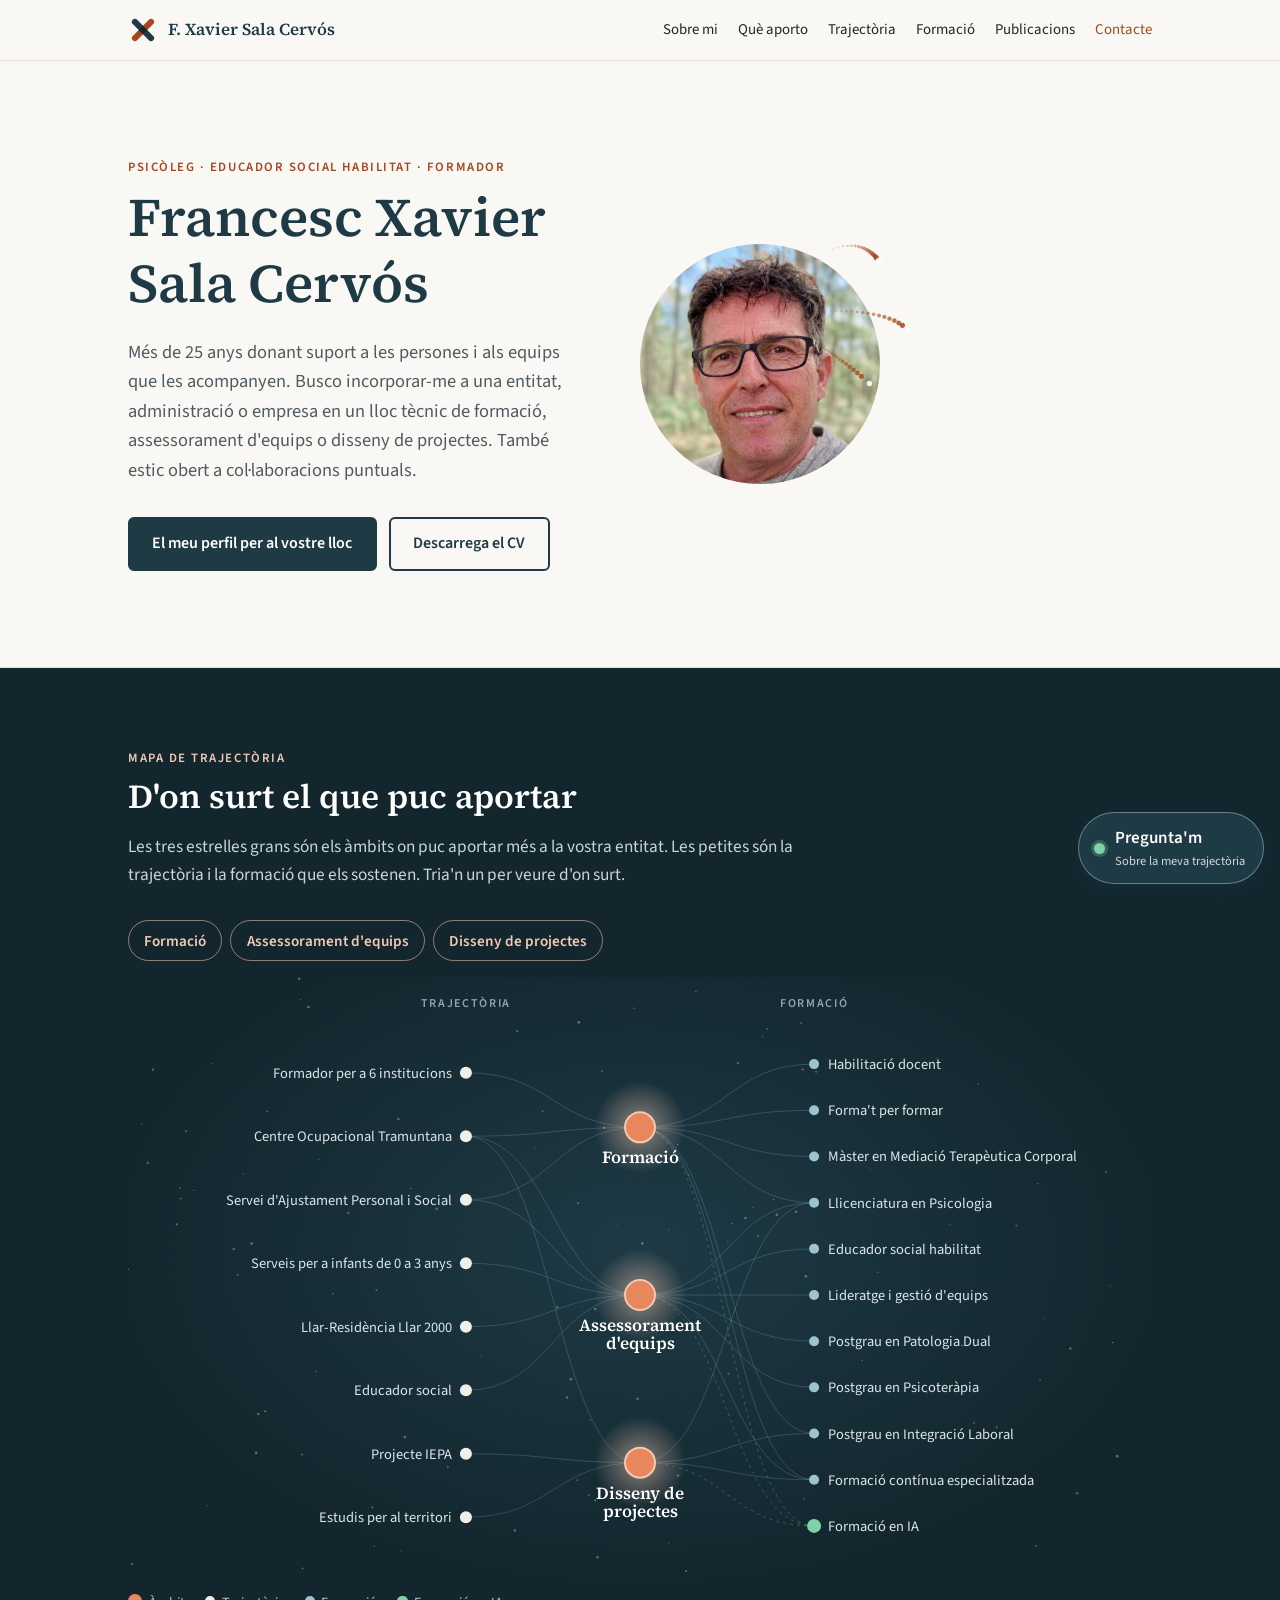
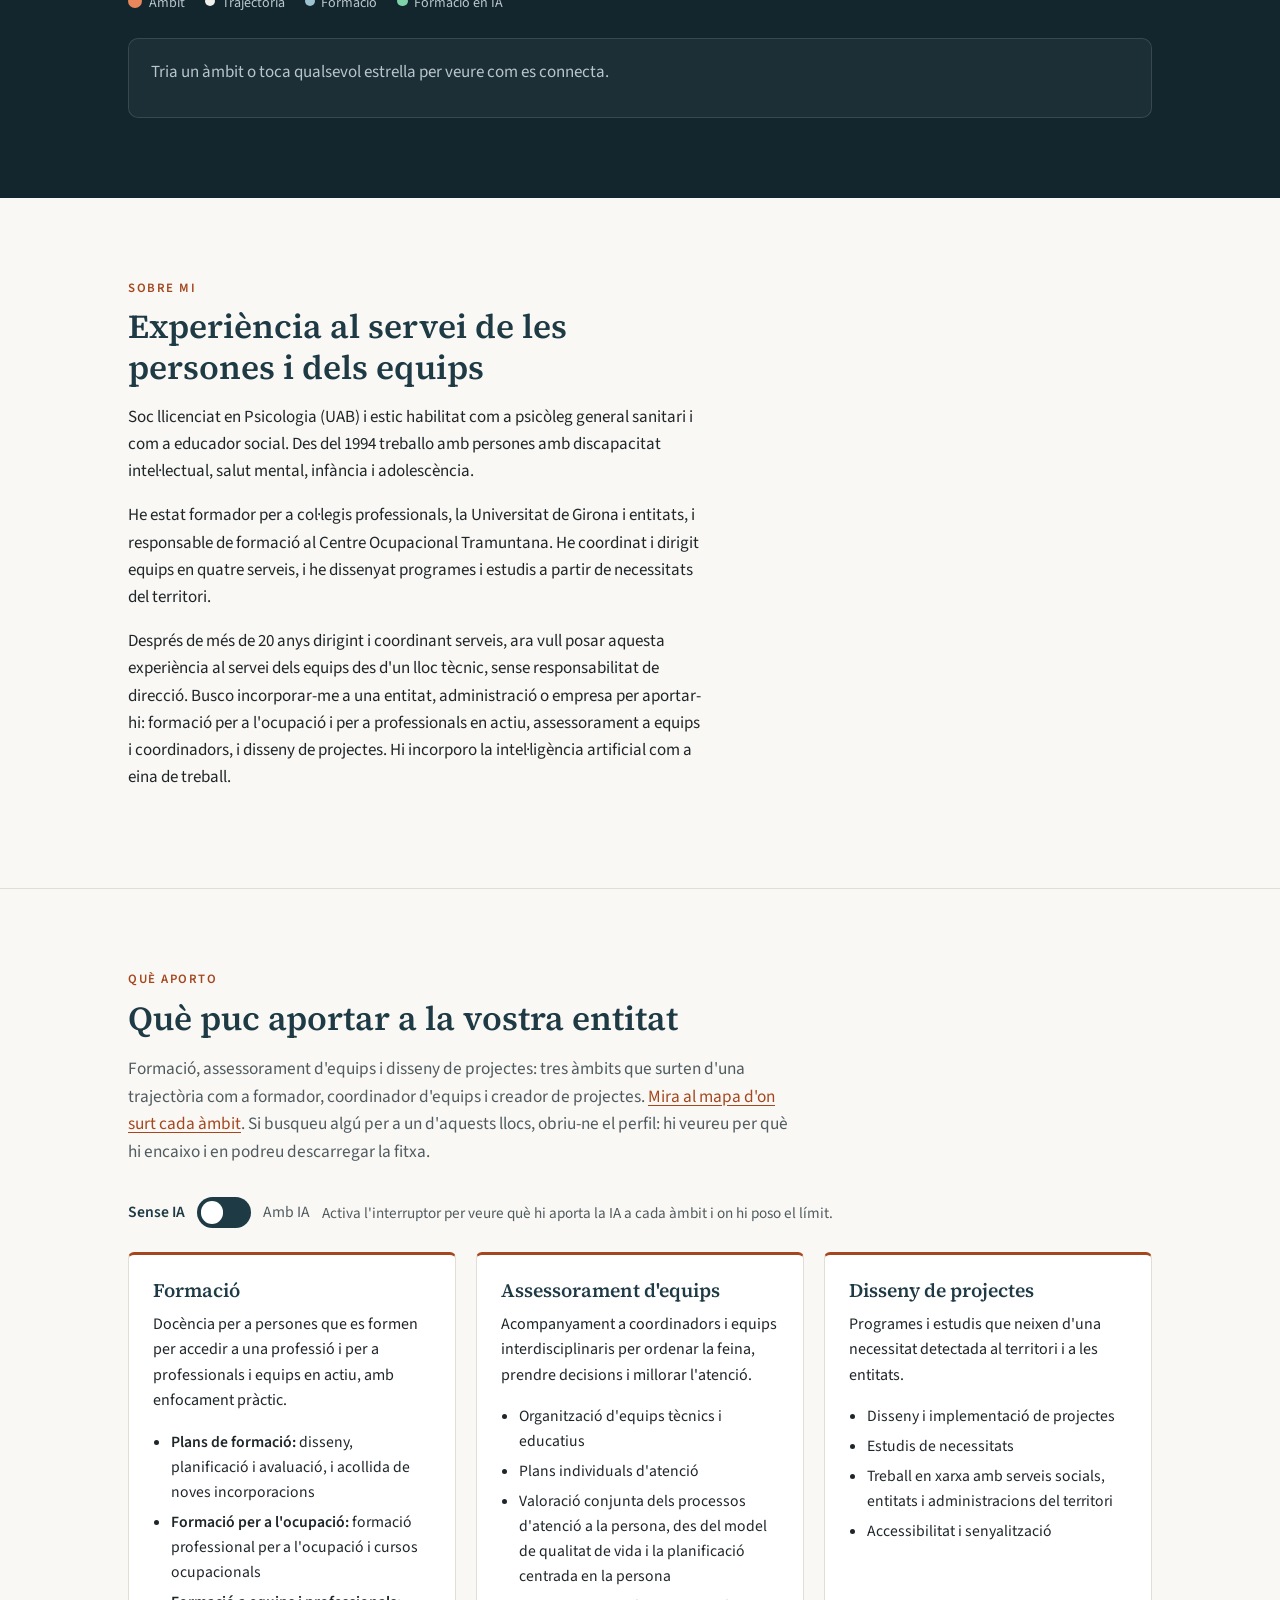
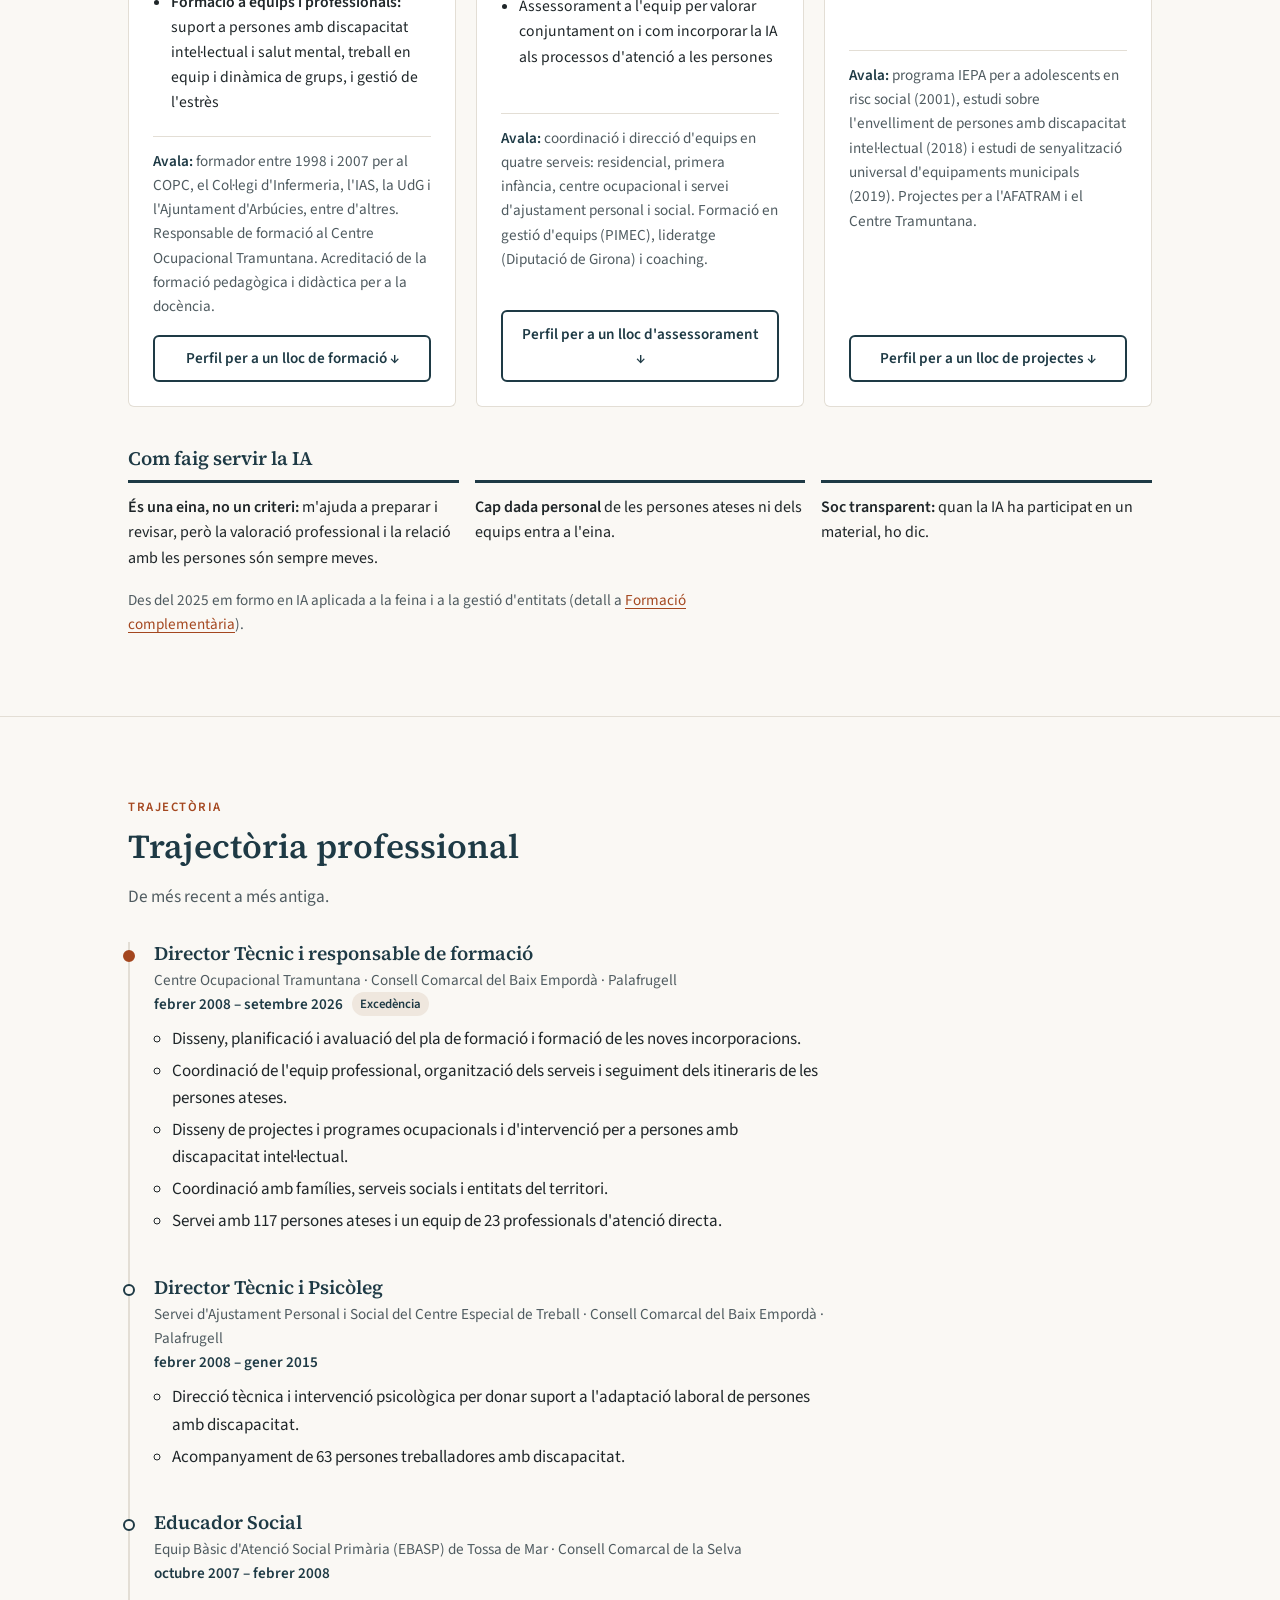
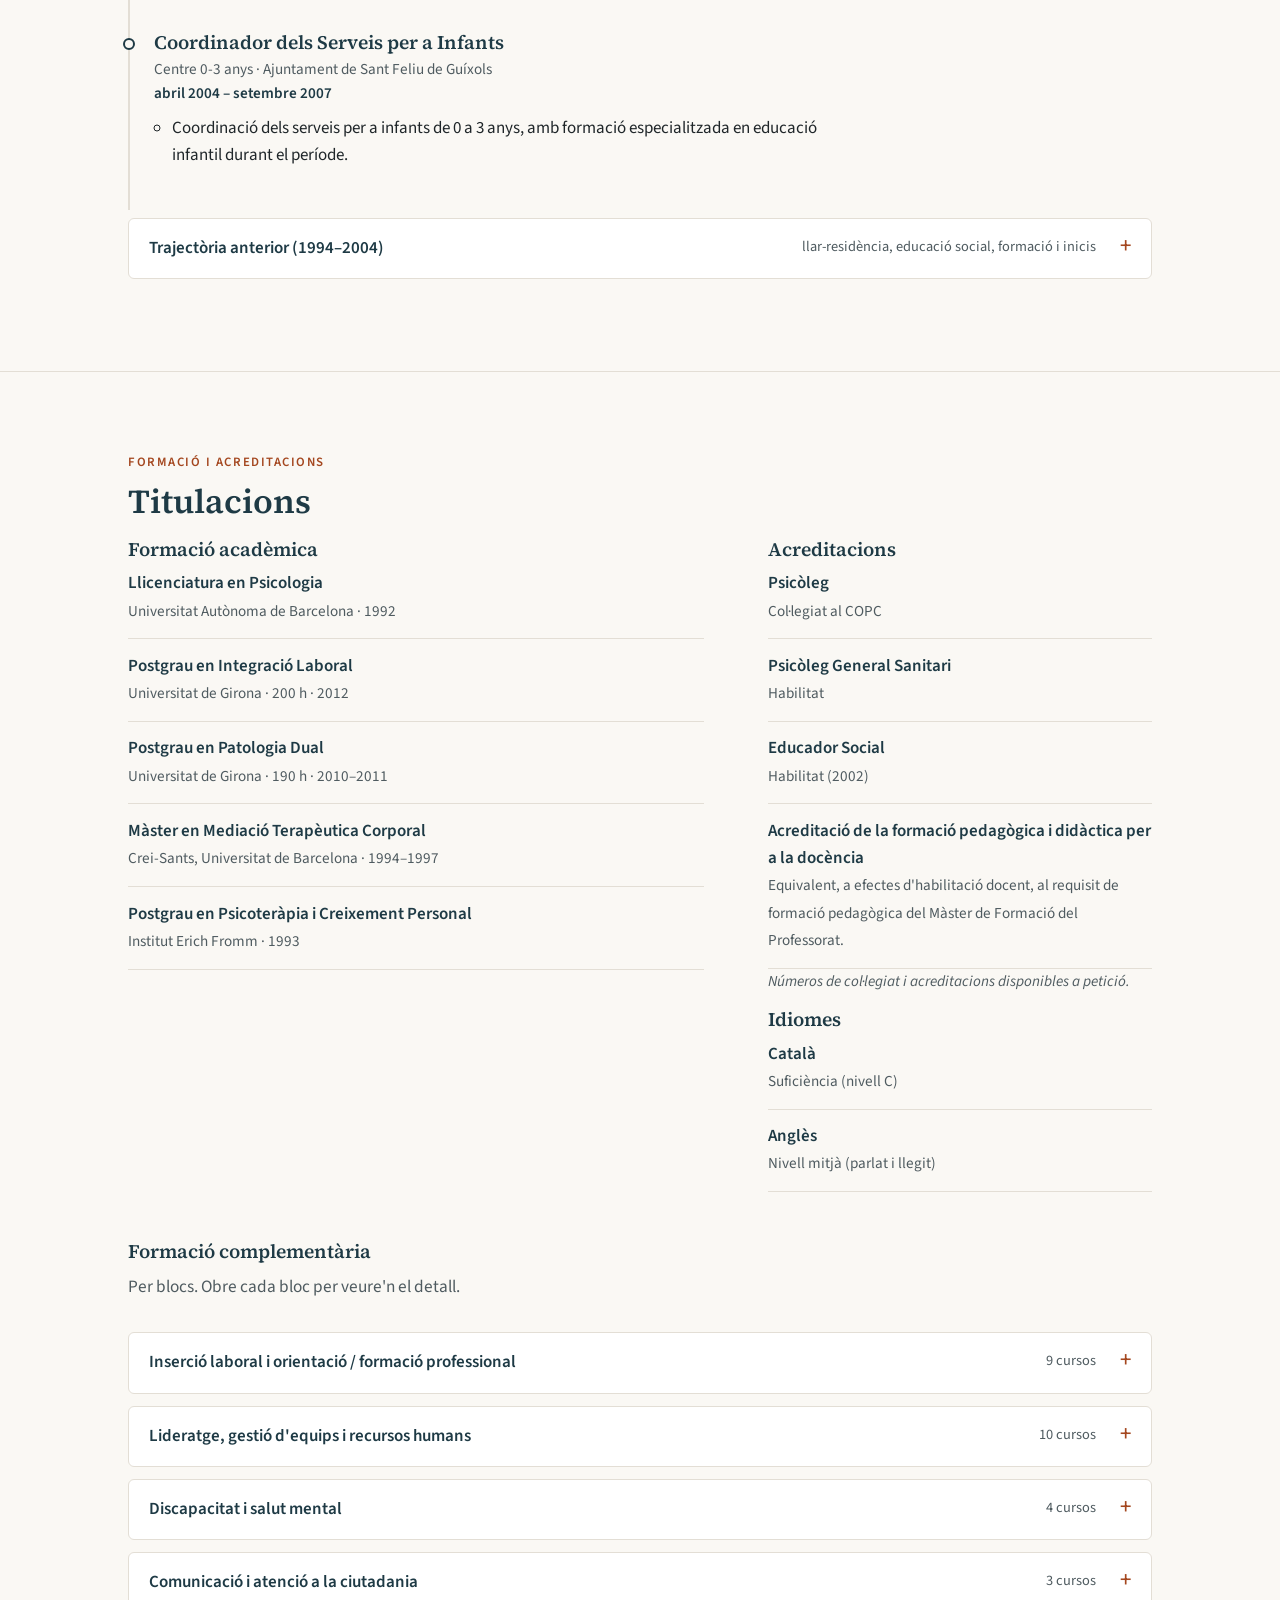
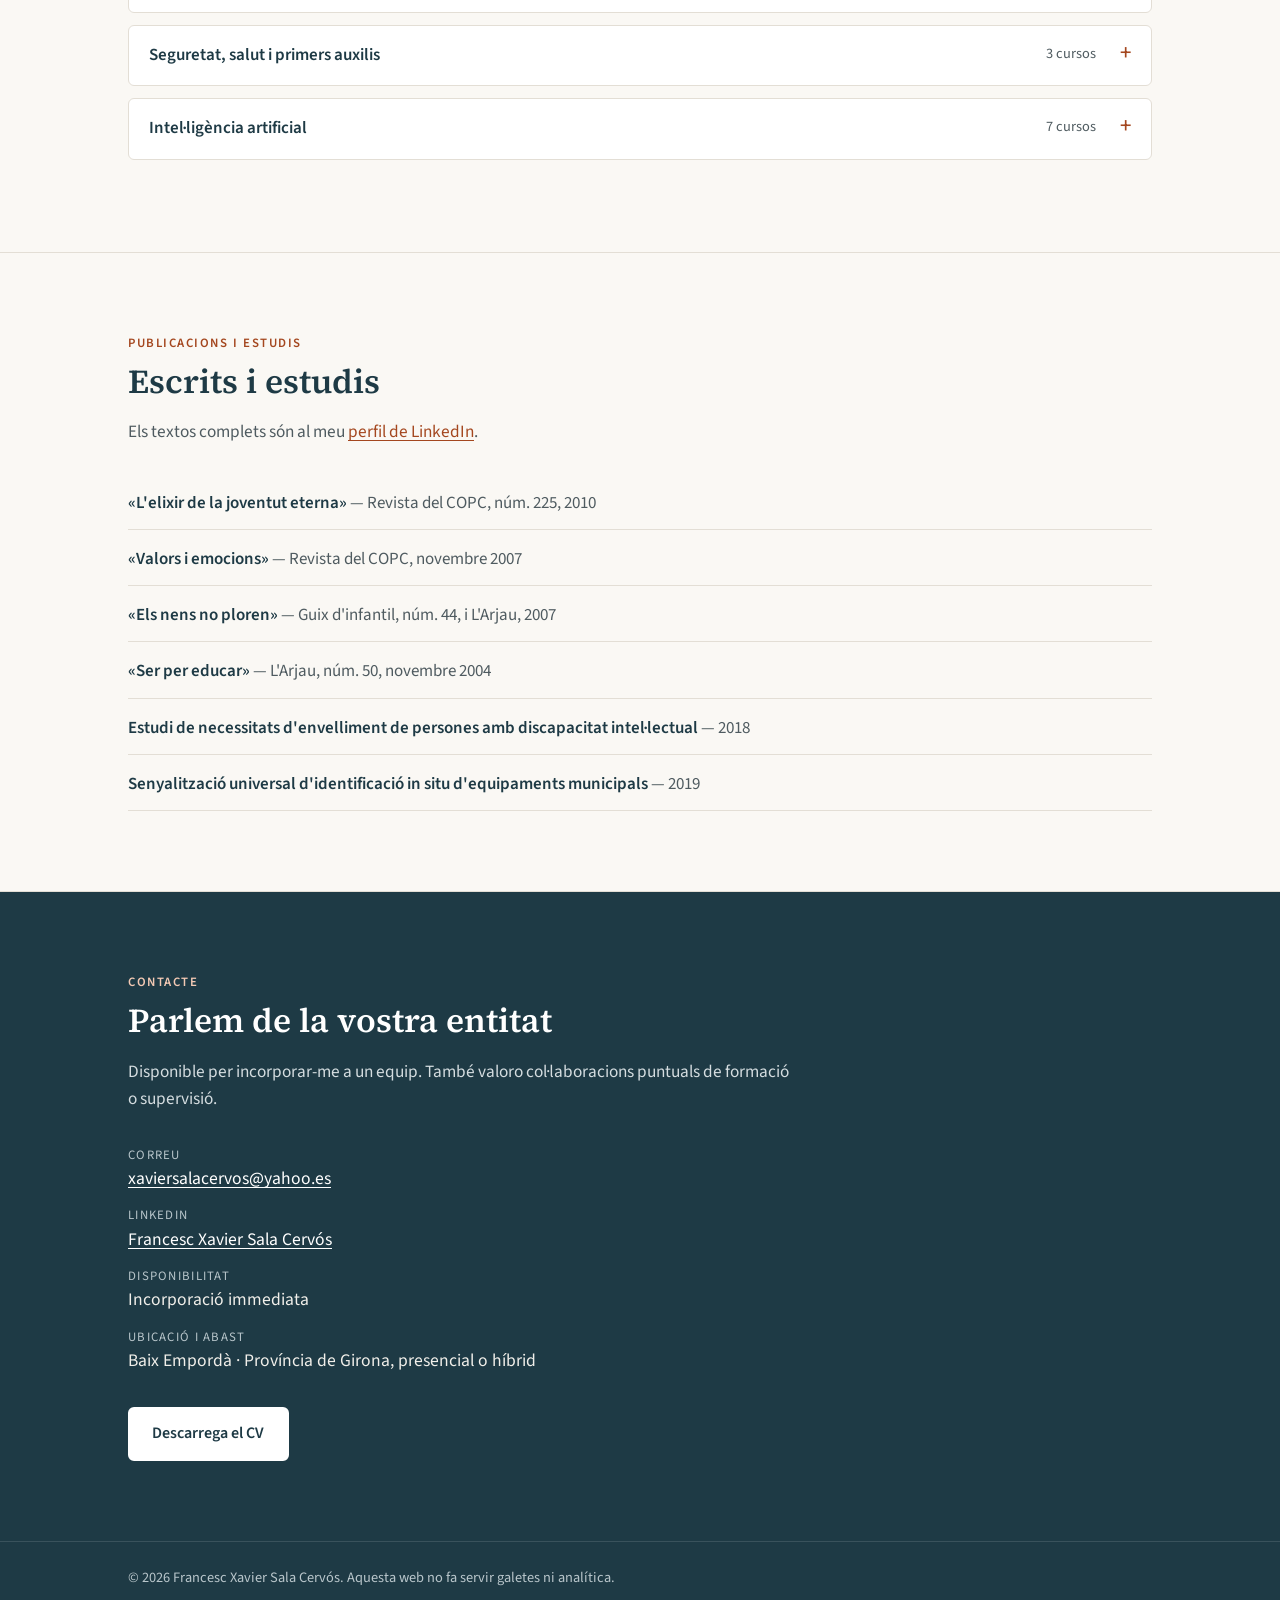
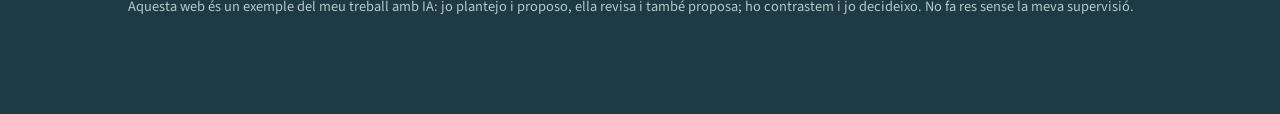
==== commit b00230c2: "Imatge per compartir amb «Assessorament d'equips» Co-Authored-By: Claude Fable 5.2 <noreply@anthropi" ====
--- a/index.html
+++ b/index.html
@@ -23,7 +23,7 @@
   <meta property="og:title" content="Francesc Xavier Sala Cervós · Psicòleg, educador social habilitat i formador">
   <meta property="og:description" content="Busco incorporar-me a una entitat, administració o empresa en un lloc tècnic de formació, assessorament d'equips o disseny de projectes.">
   <meta property="og:url" content="https://xaviersalacervos.github.io/">
-  <meta property="og:image" content="https://xaviersalacervos.github.io/assets/og-image-v5.png">
+  <meta property="og:image" content="https://xaviersalacervos.github.io/assets/og-image-v6.png">
   <meta property="og:image:width" content="1200">
   <meta property="og:image:height" content="630">
   <meta property="profile:first_name" content="Francesc Xavier">
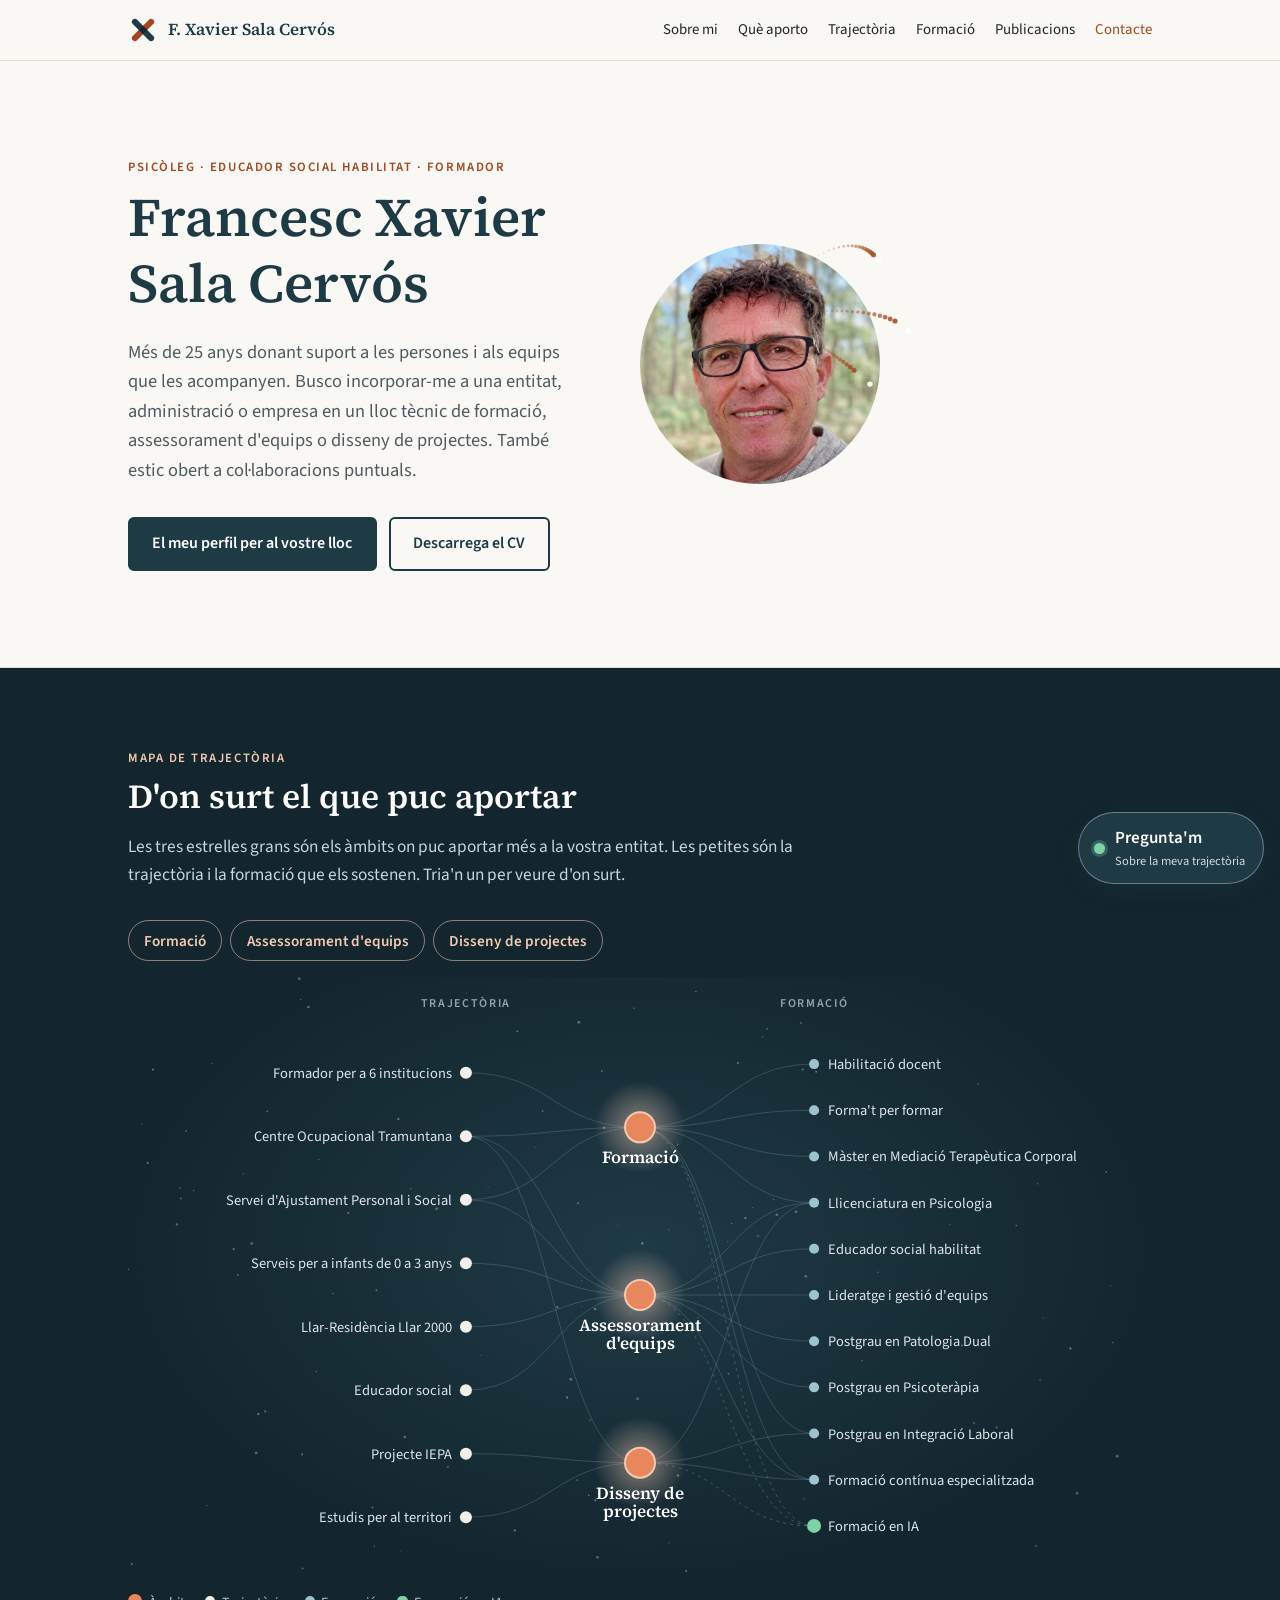
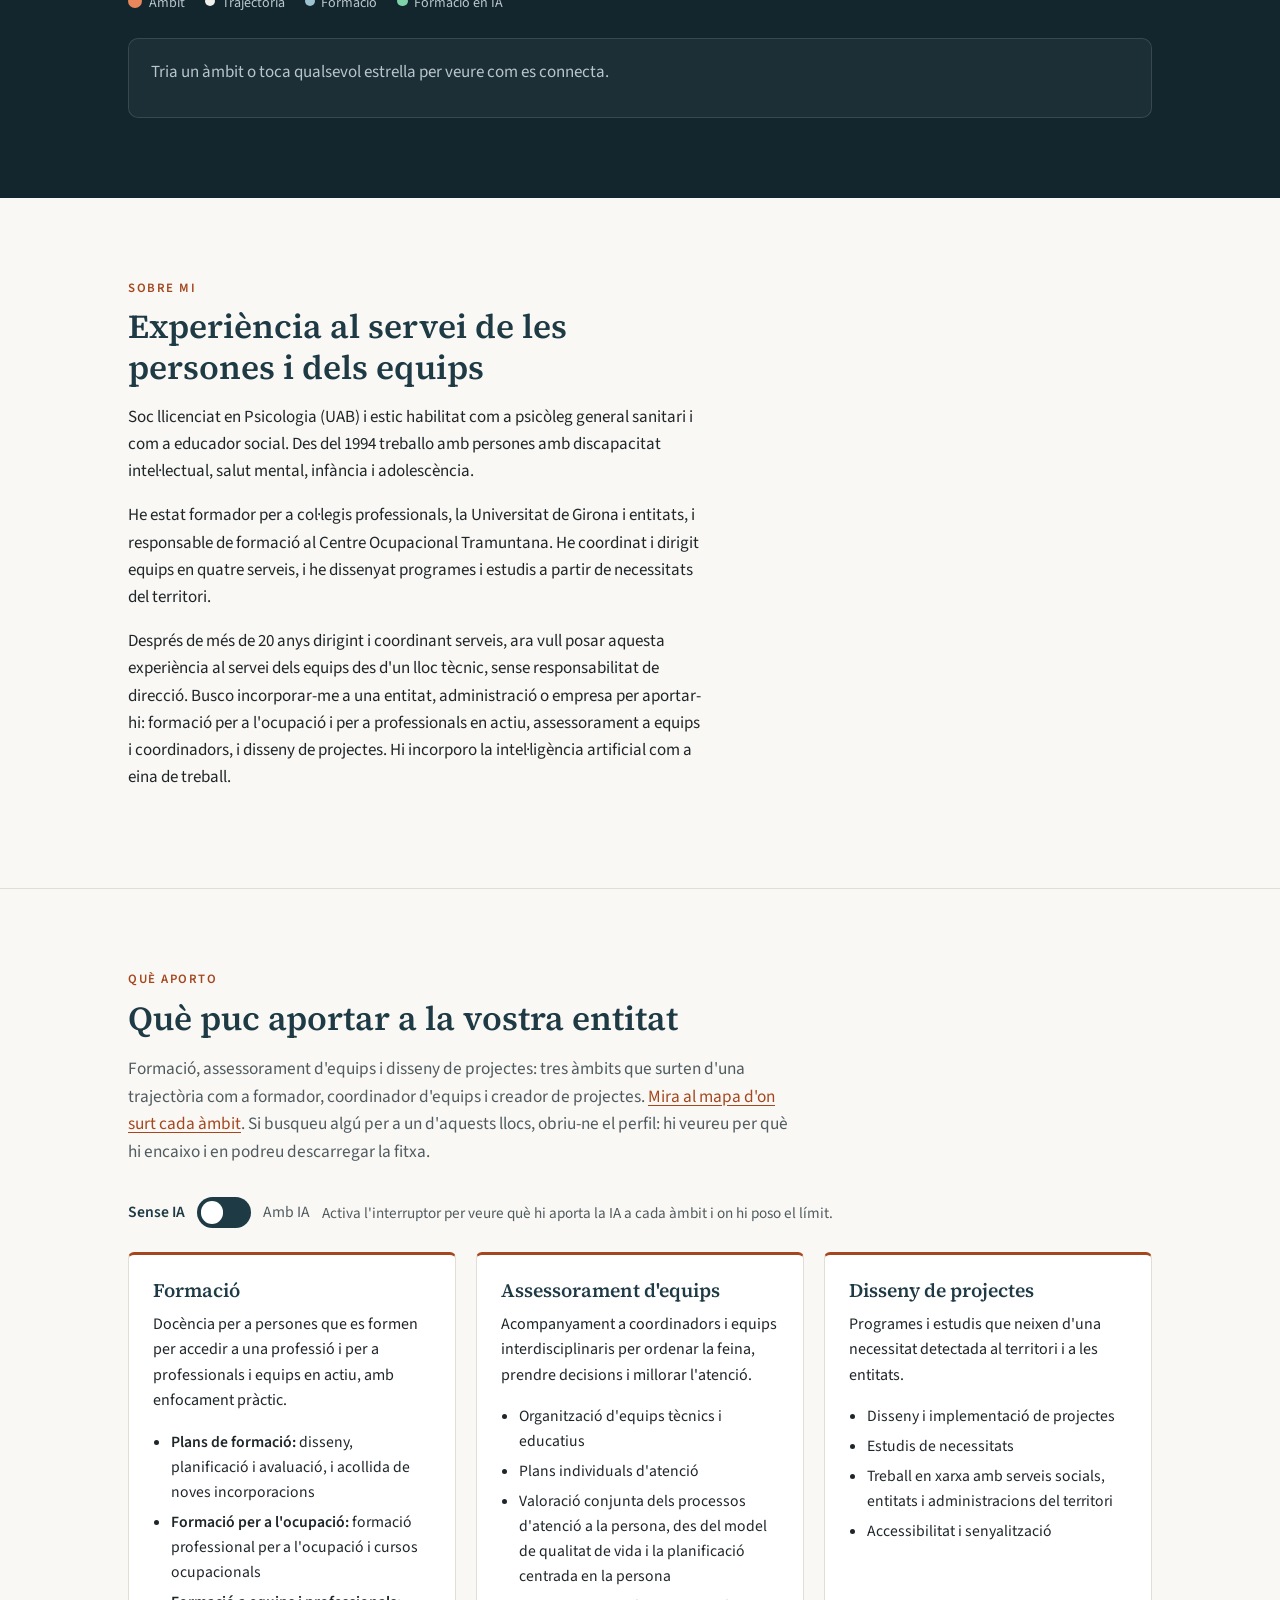
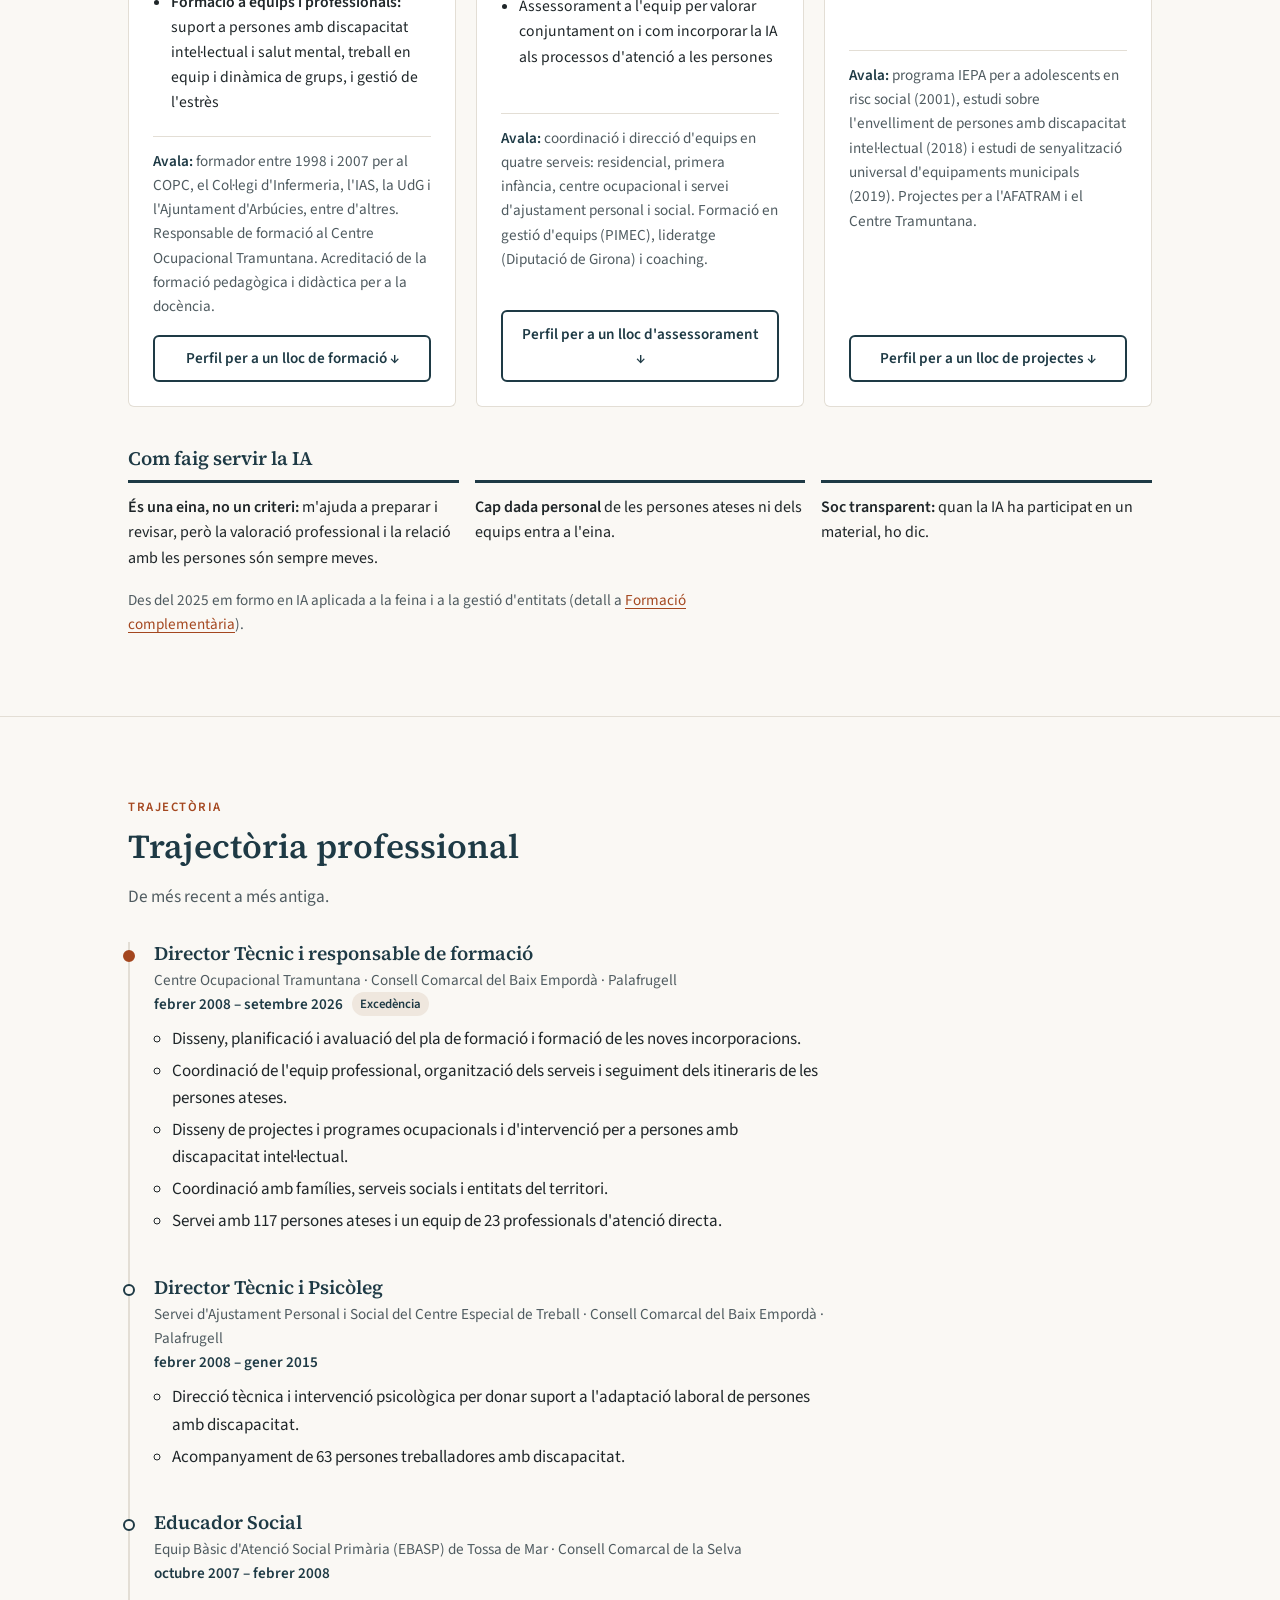
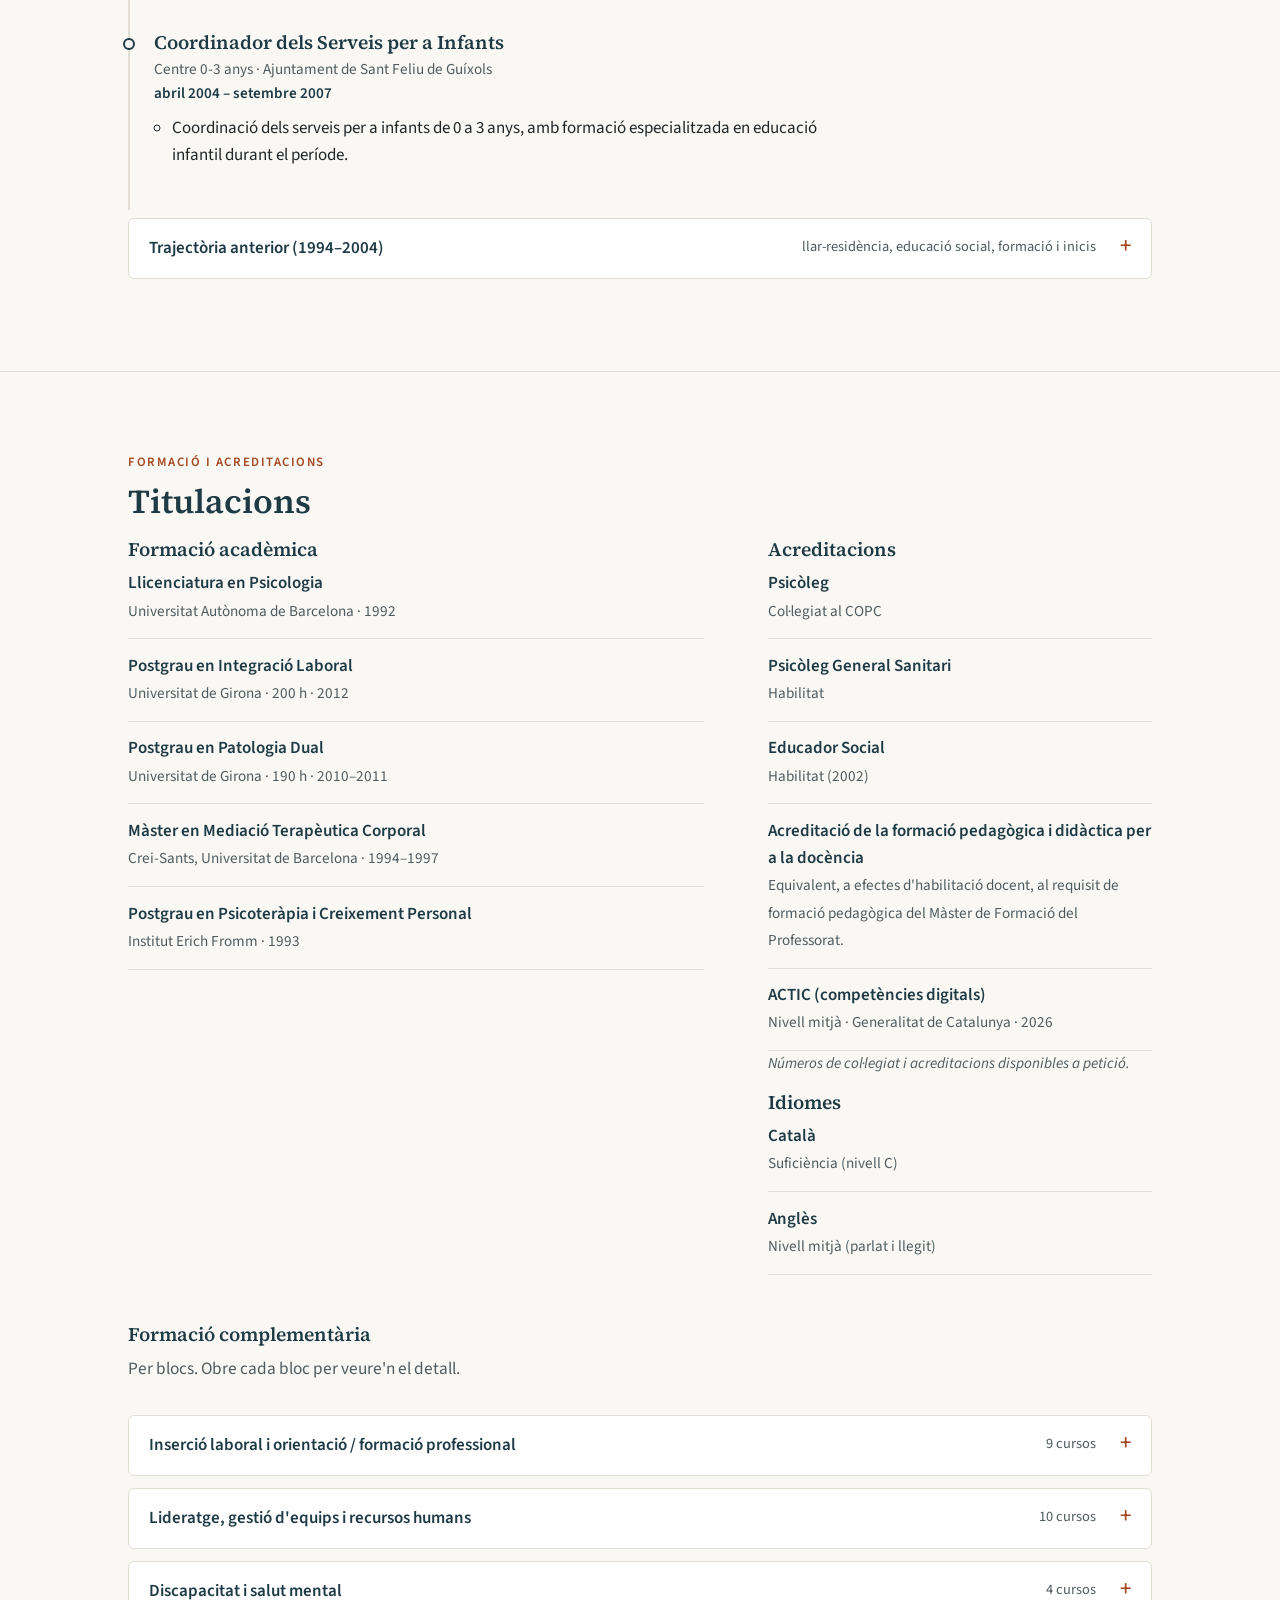
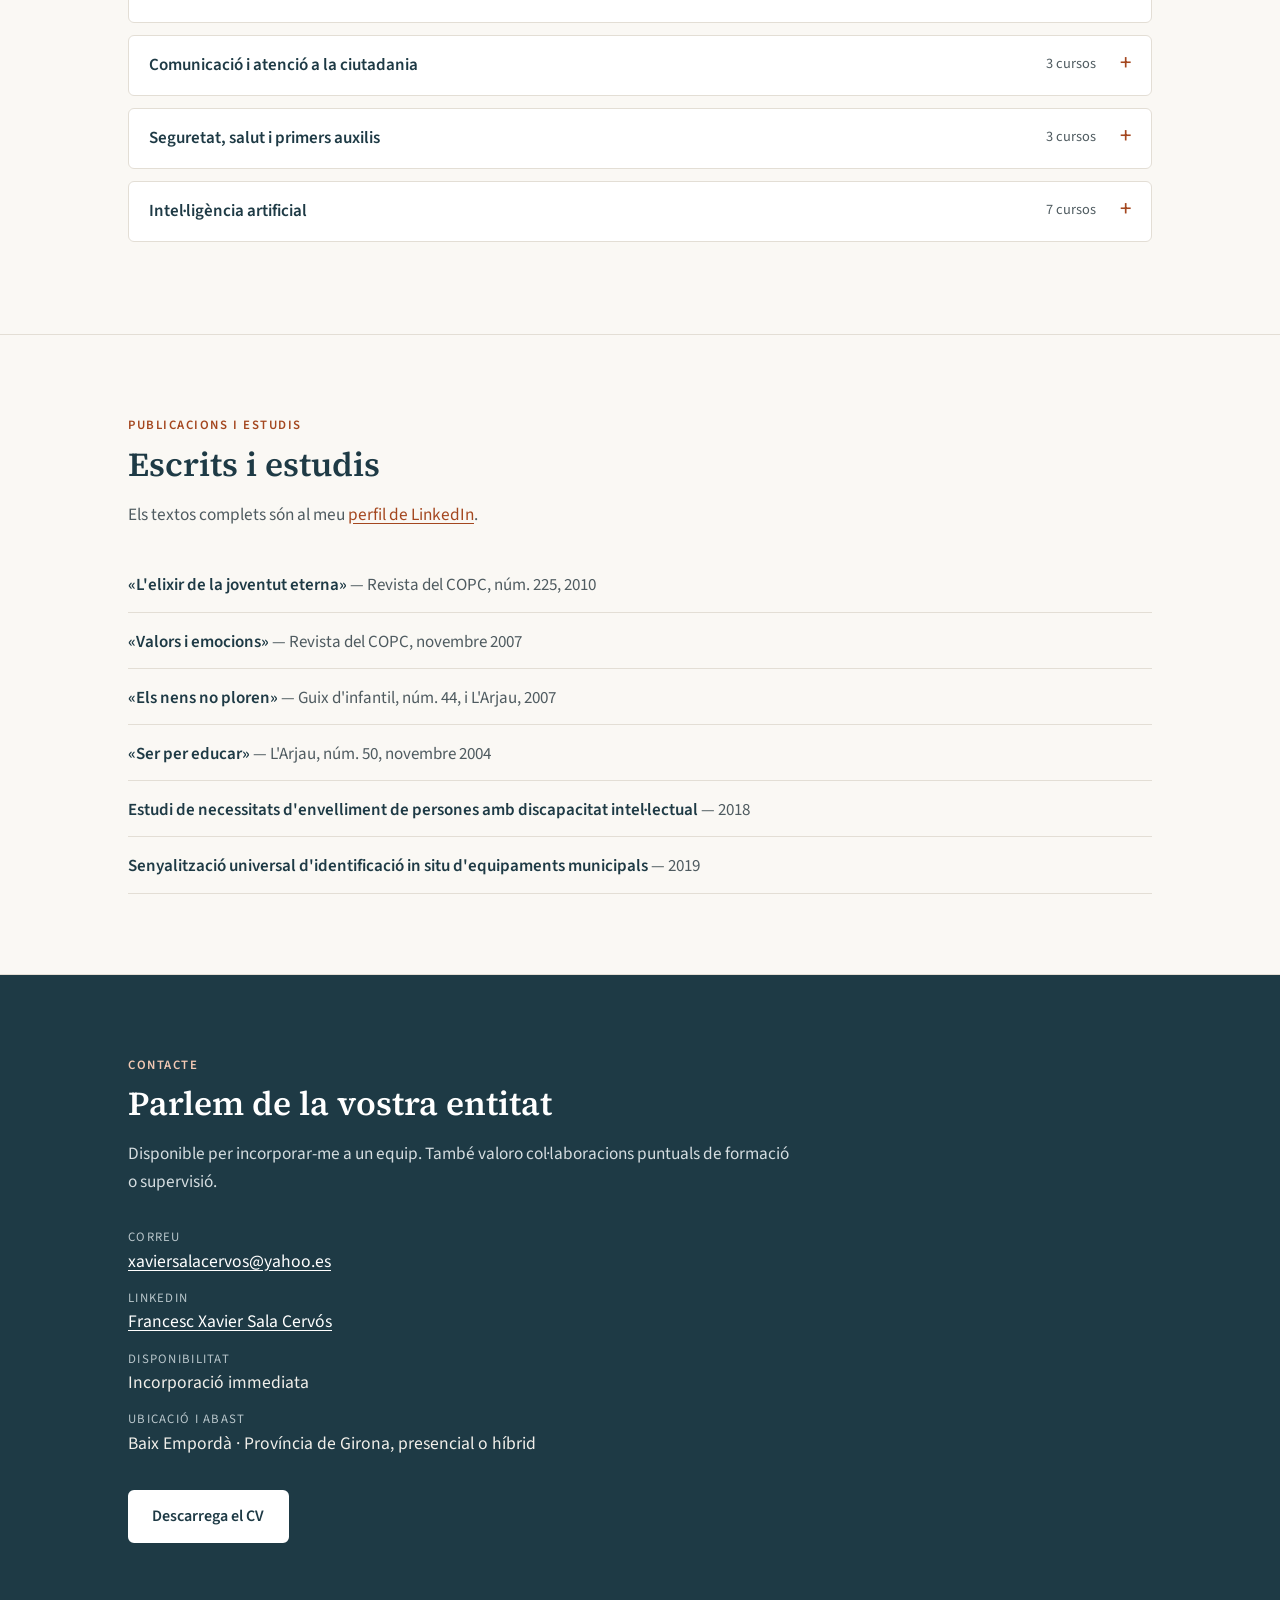
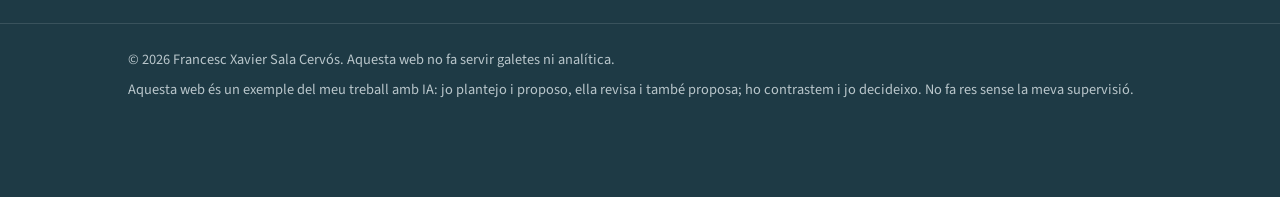
==== commit fcec90f6: "ACTIC nivell mitjà (2026) a Acreditacions: web i PDF del CV Co-Authored-By: Claude Opus 5.5 <noreply" ====
--- a/index.html
+++ b/index.html
@@ -380,6 +380,7 @@
               <li><strong>Psicòleg General Sanitari</strong><span>Habilitat</span></li>
               <li><strong>Educador Social</strong><span>Habilitat (2002)</span></li>
               <li><strong>Acreditació de la formació pedagògica i didàctica per a la docència</strong><span>Equivalent, a efectes d'habilitació docent, al requisit de formació pedagògica del Màster de Formació del Professorat.</span></li>
+              <li><strong>ACTIC (competències digitals)</strong><span>Nivell mitjà · Generalitat de Catalunya · 2026</span></li>
             </ul>
             <p class="note">Números de col·legiat i acreditacions disponibles a petició.</p>
 
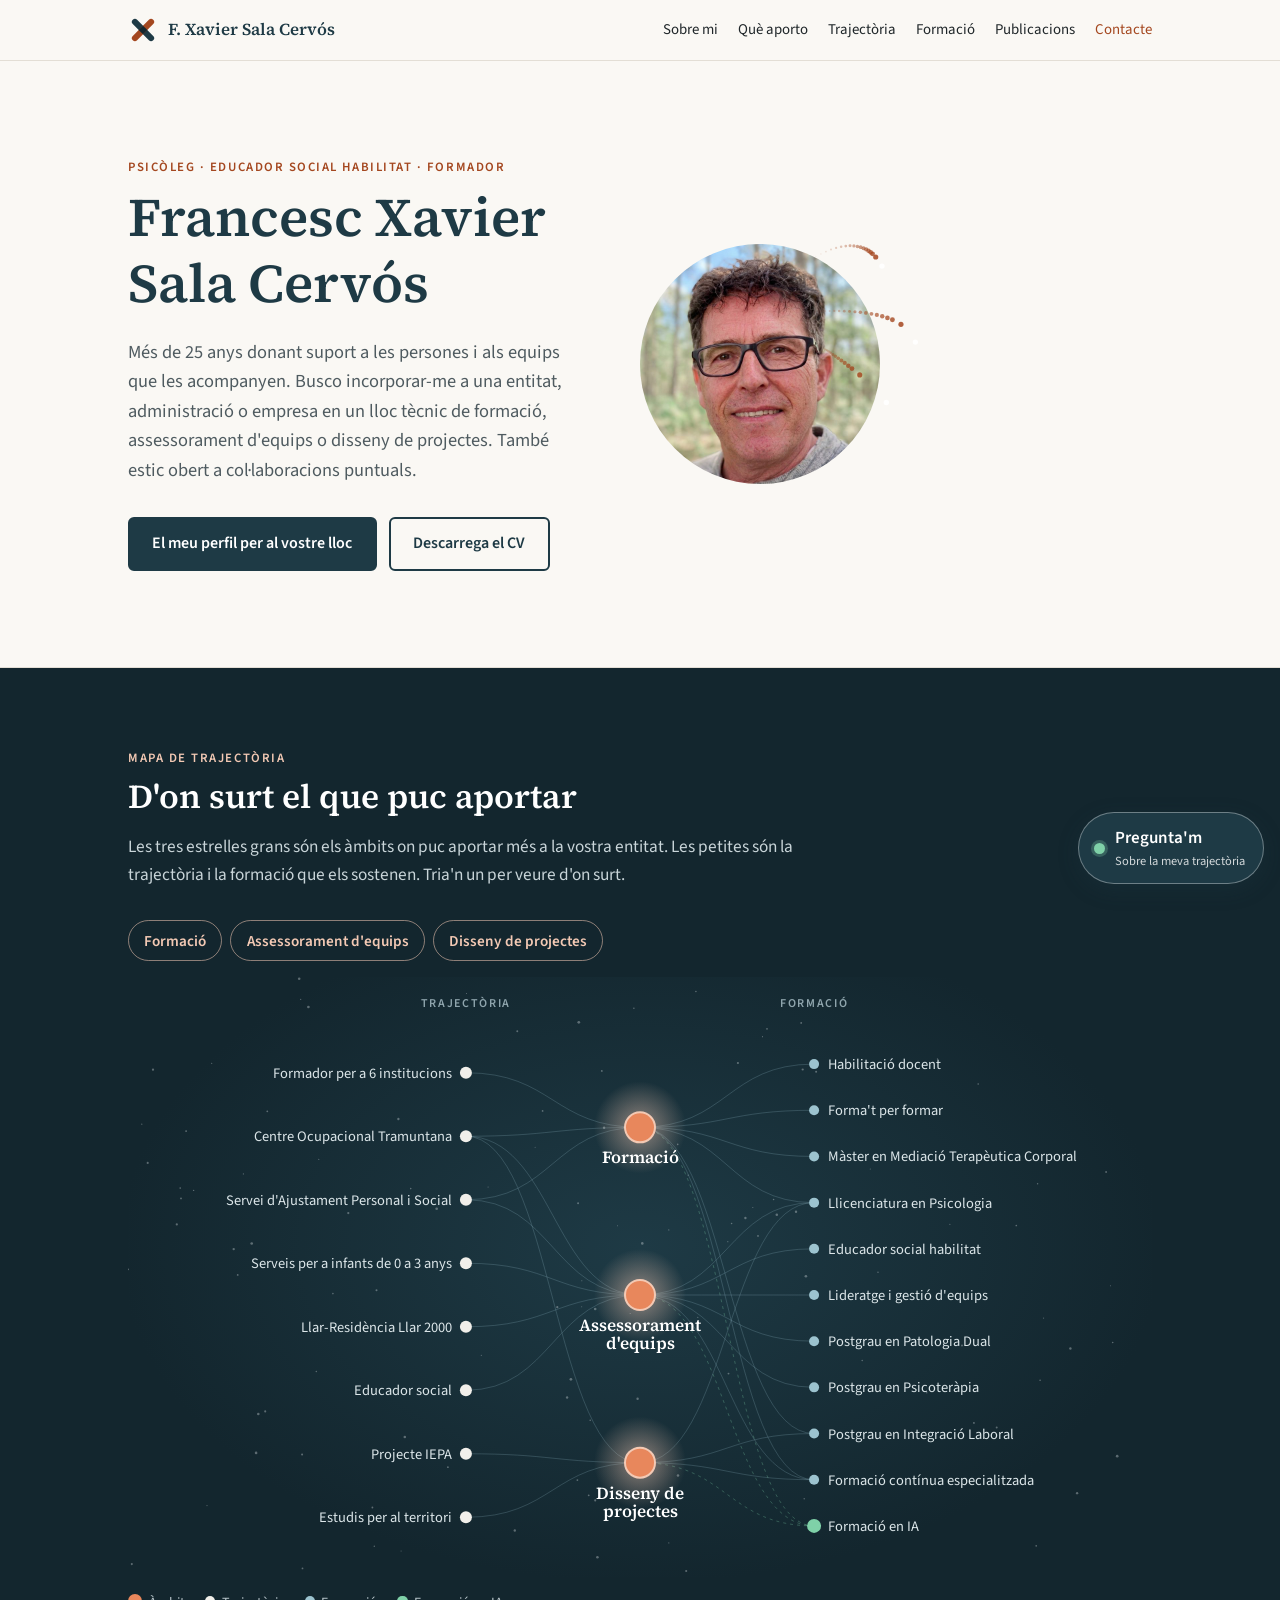
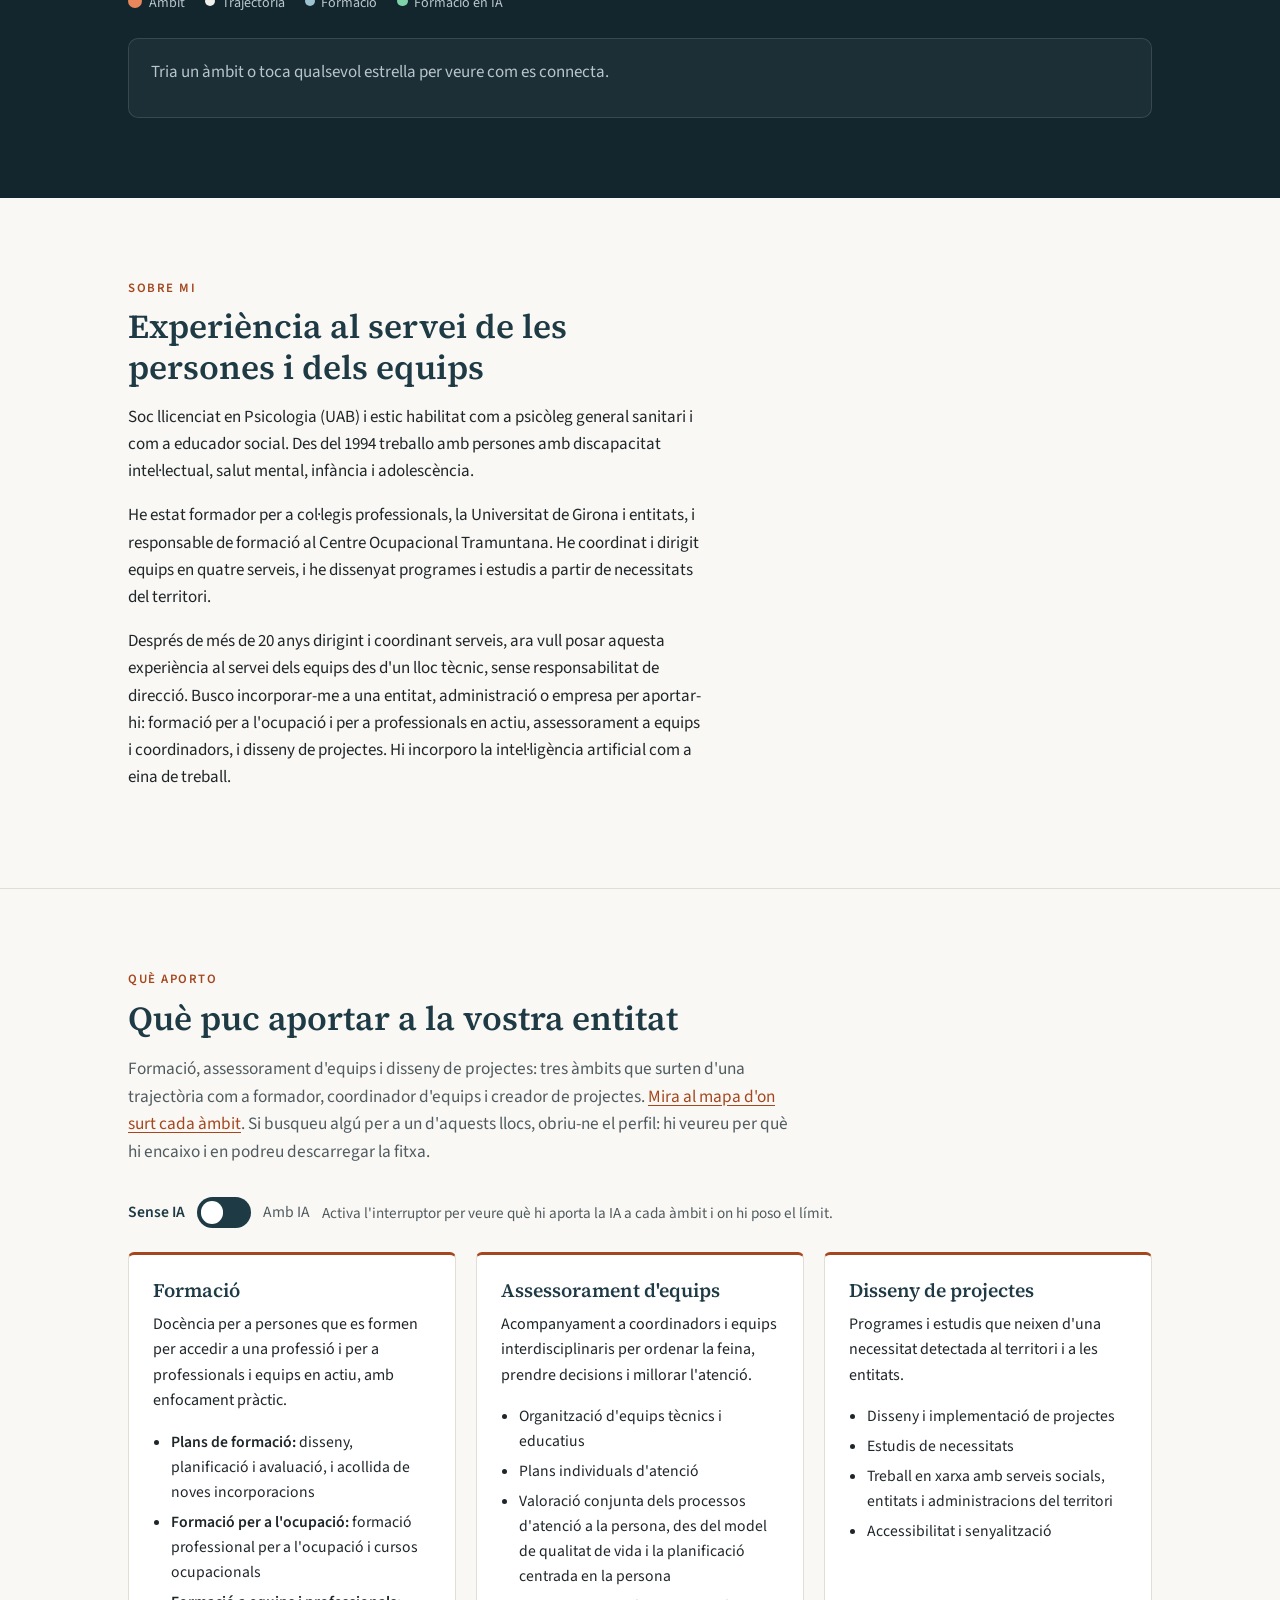
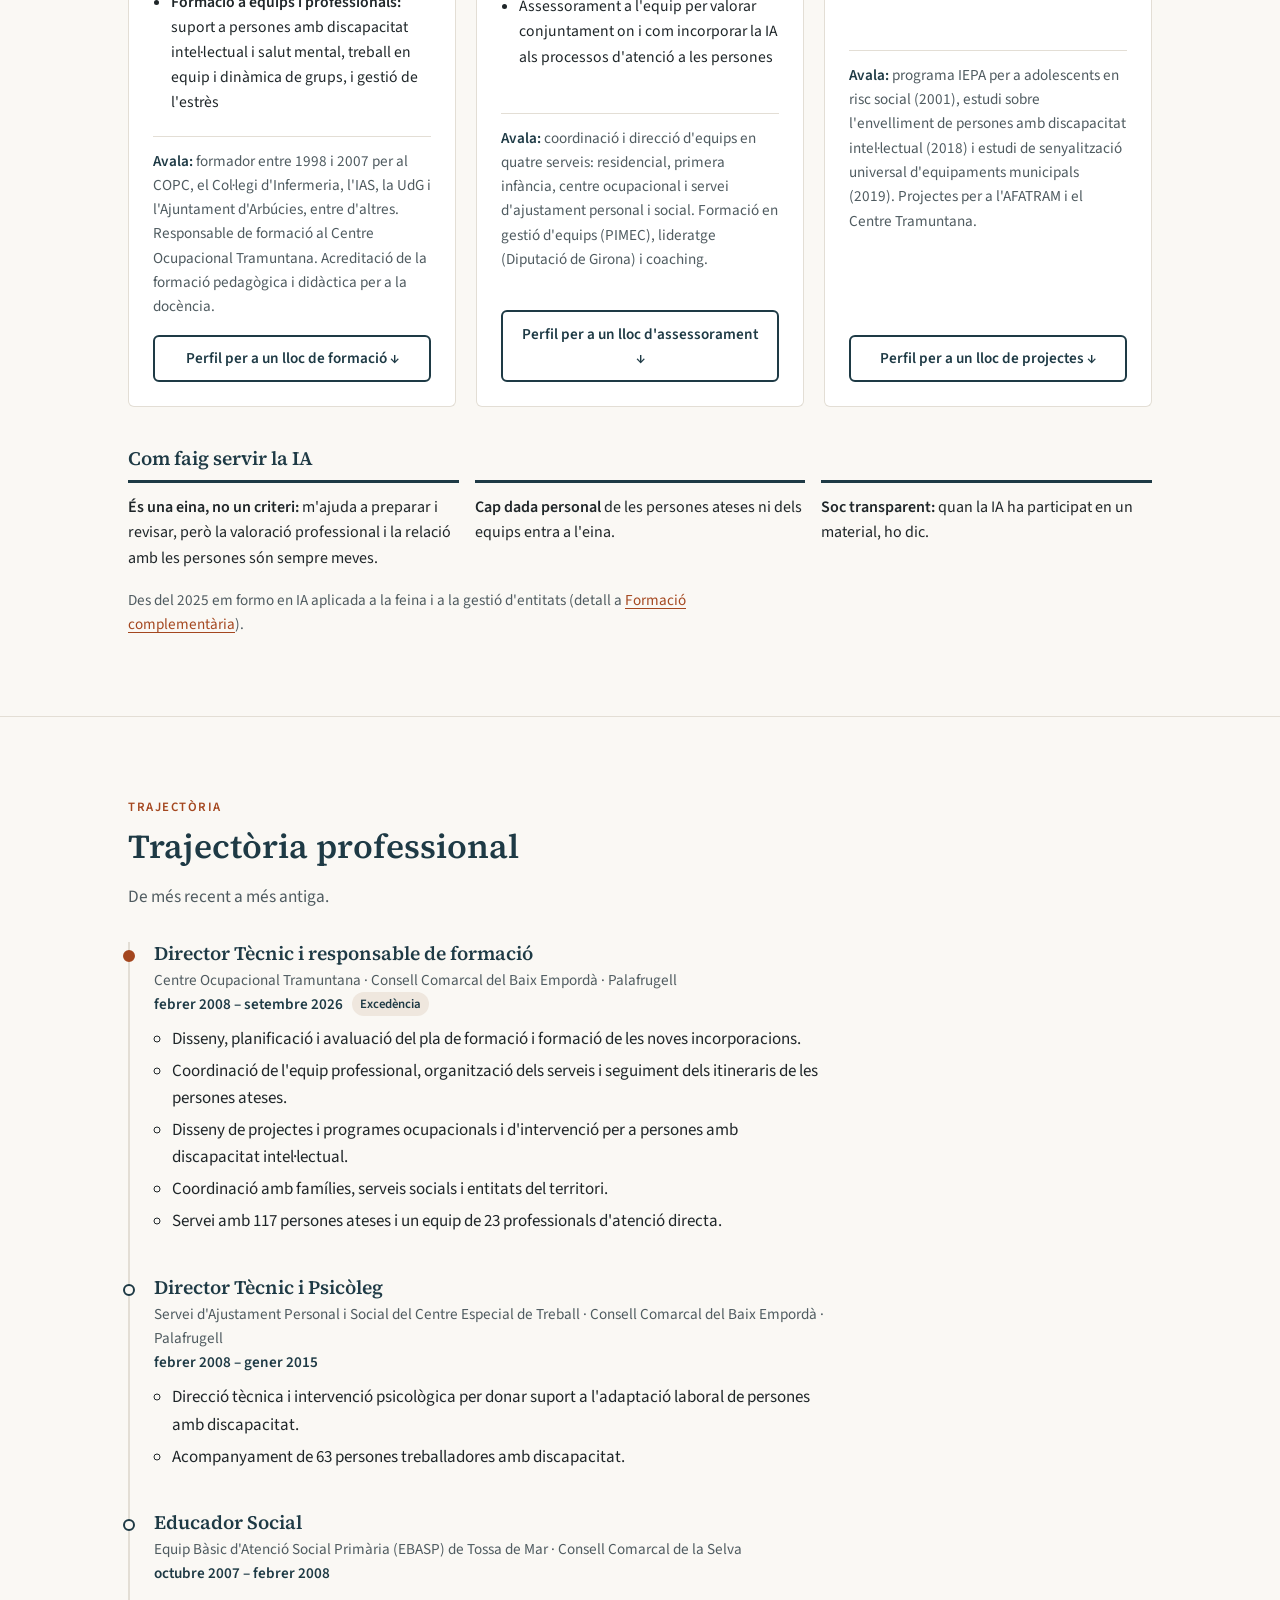
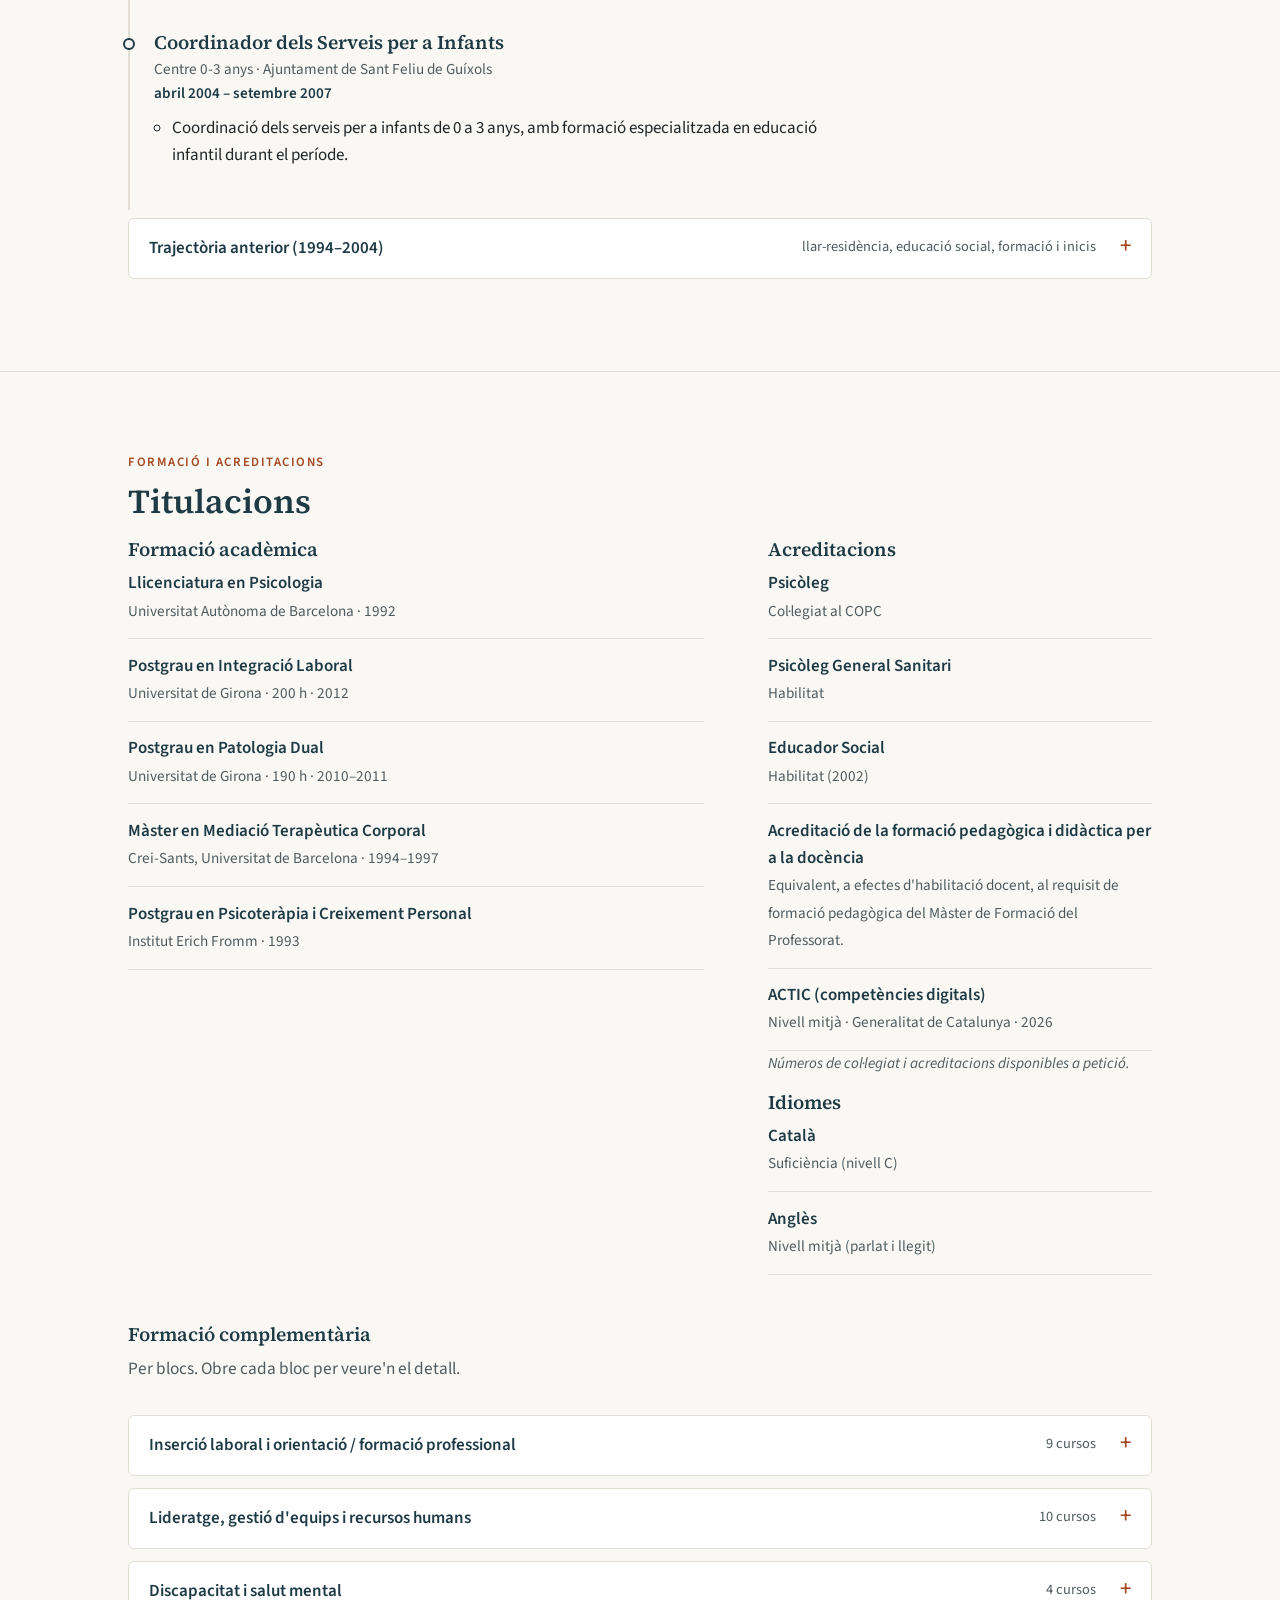
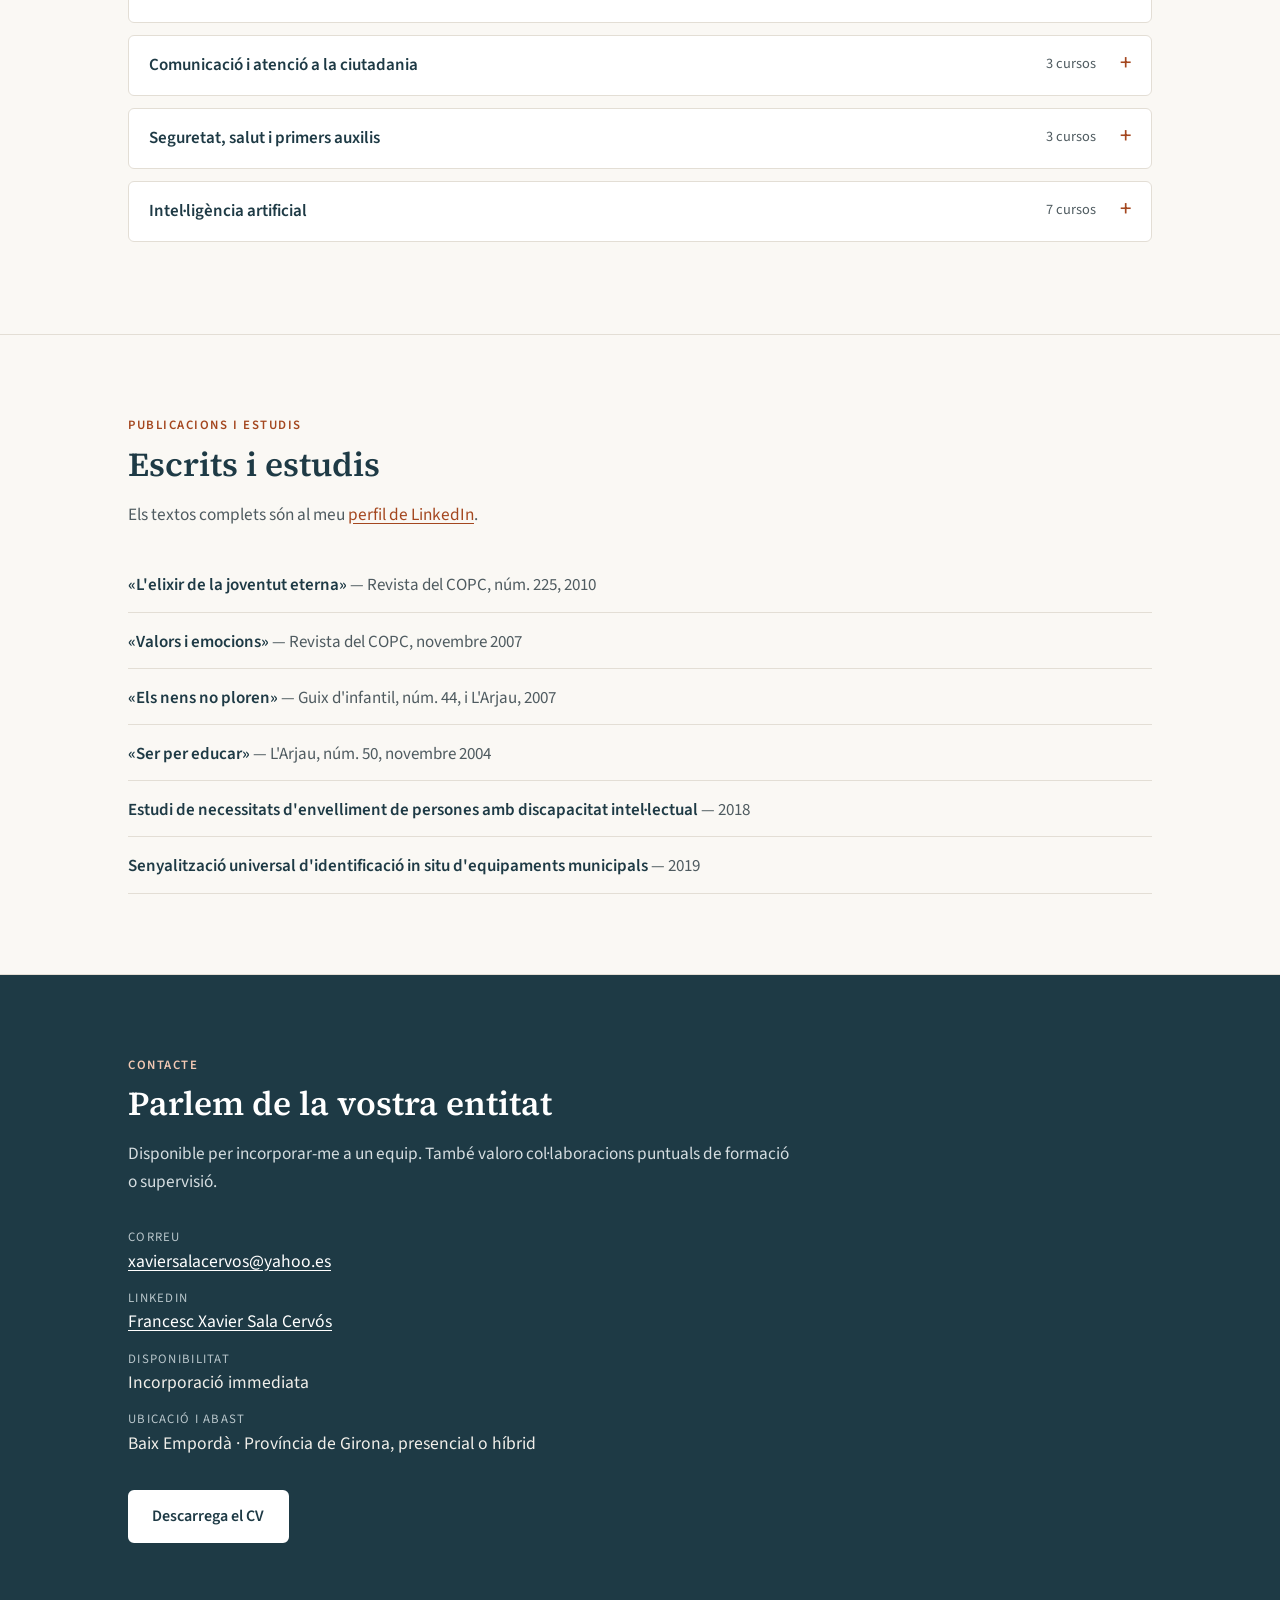
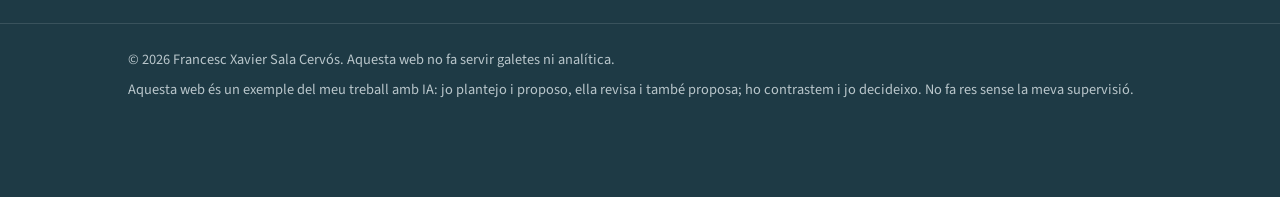
==== commit 3904b990: "Curs Introducció a la IA (PIMEC, 25 h) acabat: web, xat i PDF del CV Co-Authored-By: Claude Opus 5.5" ====
--- a/index.html
+++ b/index.html
@@ -464,7 +464,7 @@
             <li>IA aplicada a la gestió d'entitats (nivell bàsic) — Plena Inclusión, 2026 (6 h)</li>
             <li>Curs d'IA per a la societat civil — Plena Inclusión i Founderz, 2026 (6 h)</li>
             <li>Introducció a l'ús de la IA per a professionals de la psicologia (2a edició) — COPC, 2026 (4 h)</li>
-            <li>Introducció a la intel·ligència artificial — PIMEC, en curs (25 h)</li>
+            <li>Introducció a la intel·ligència artificial — PIMEC, 2026 (25 h)</li>
           </ul>
         </details>
       </div>
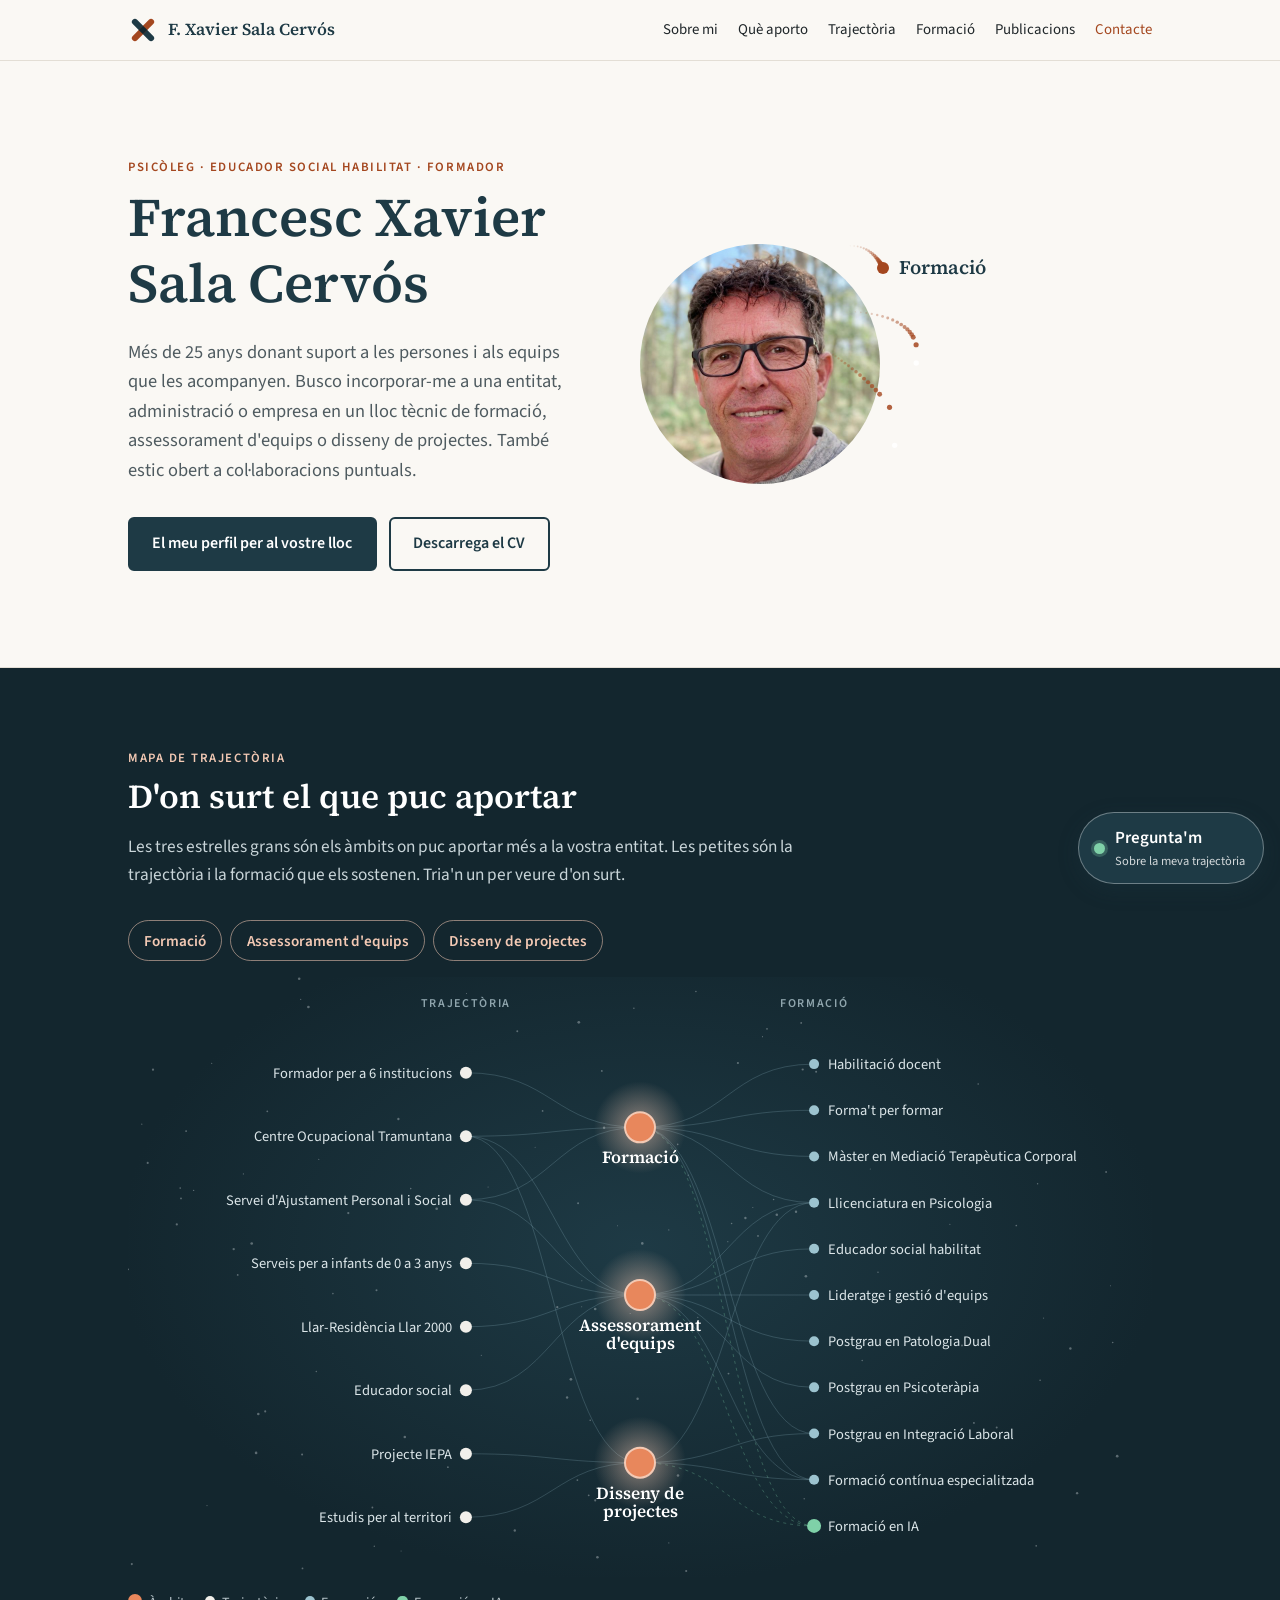
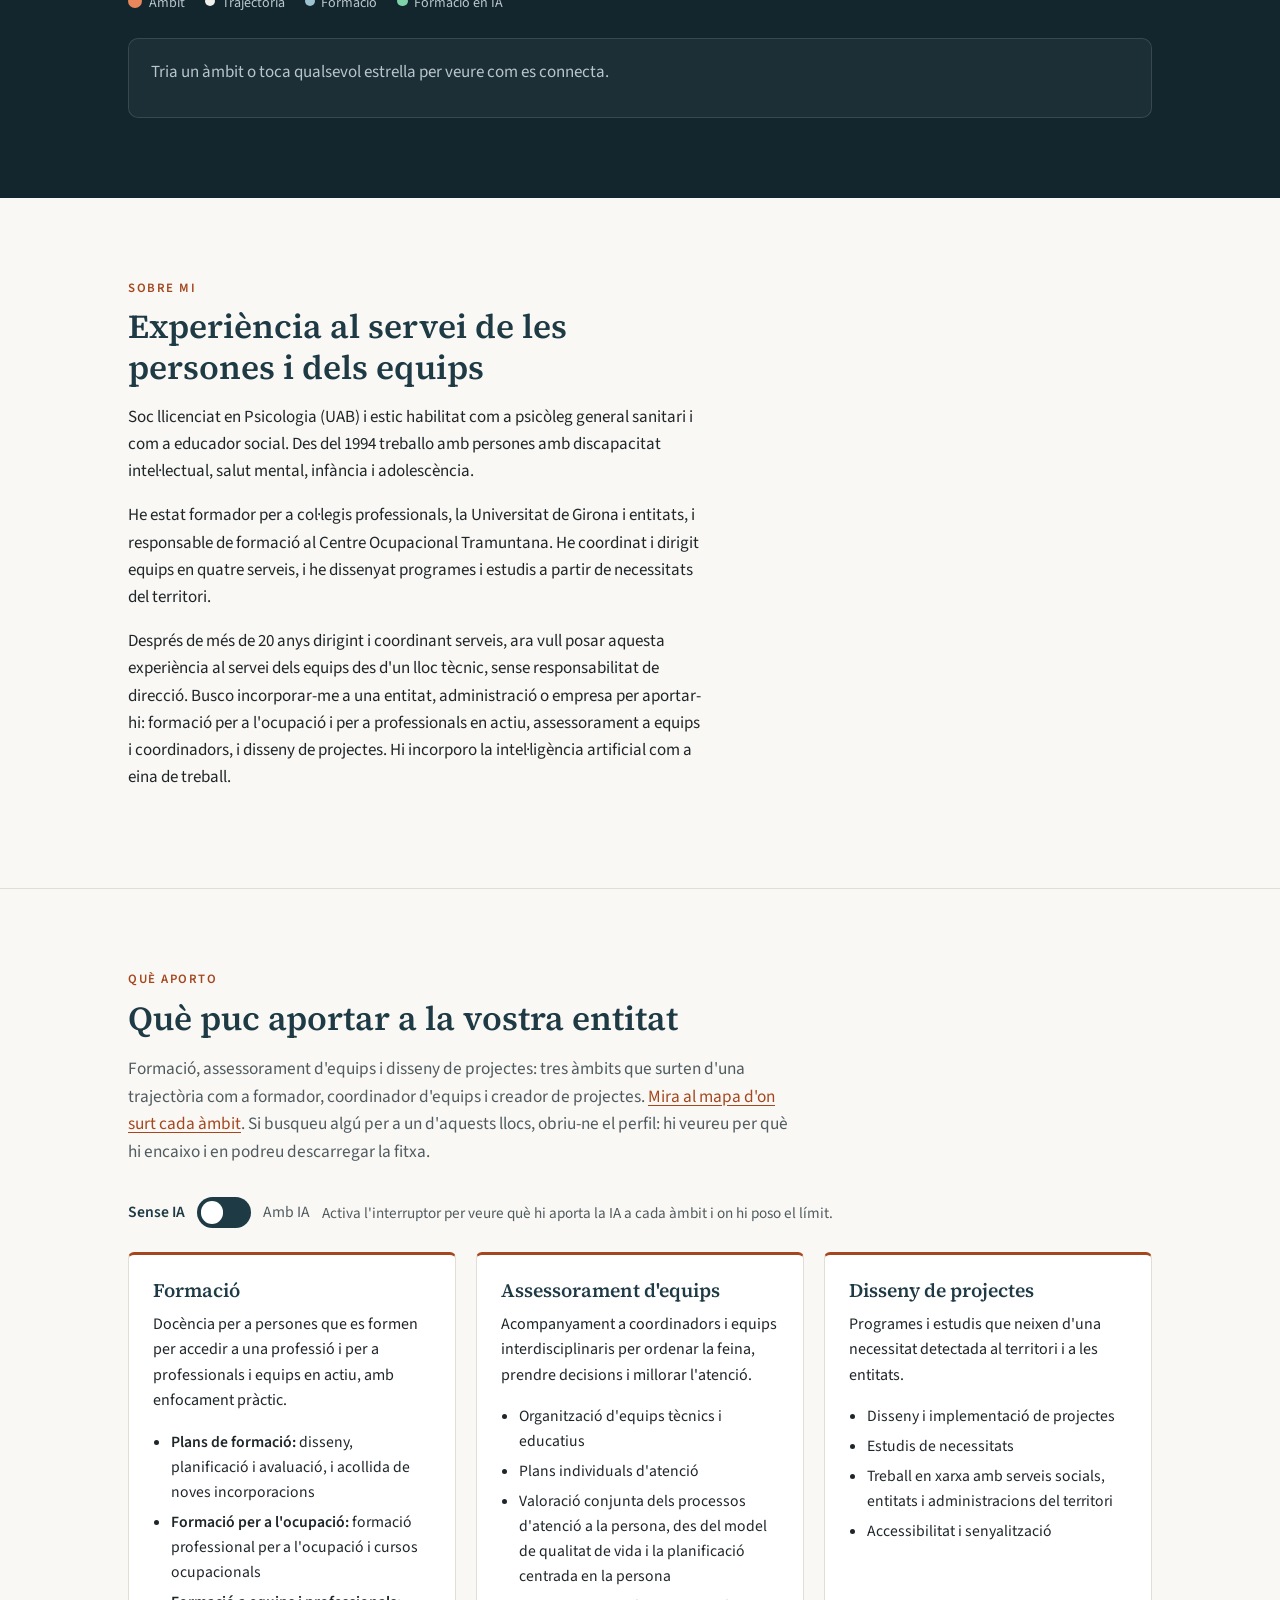
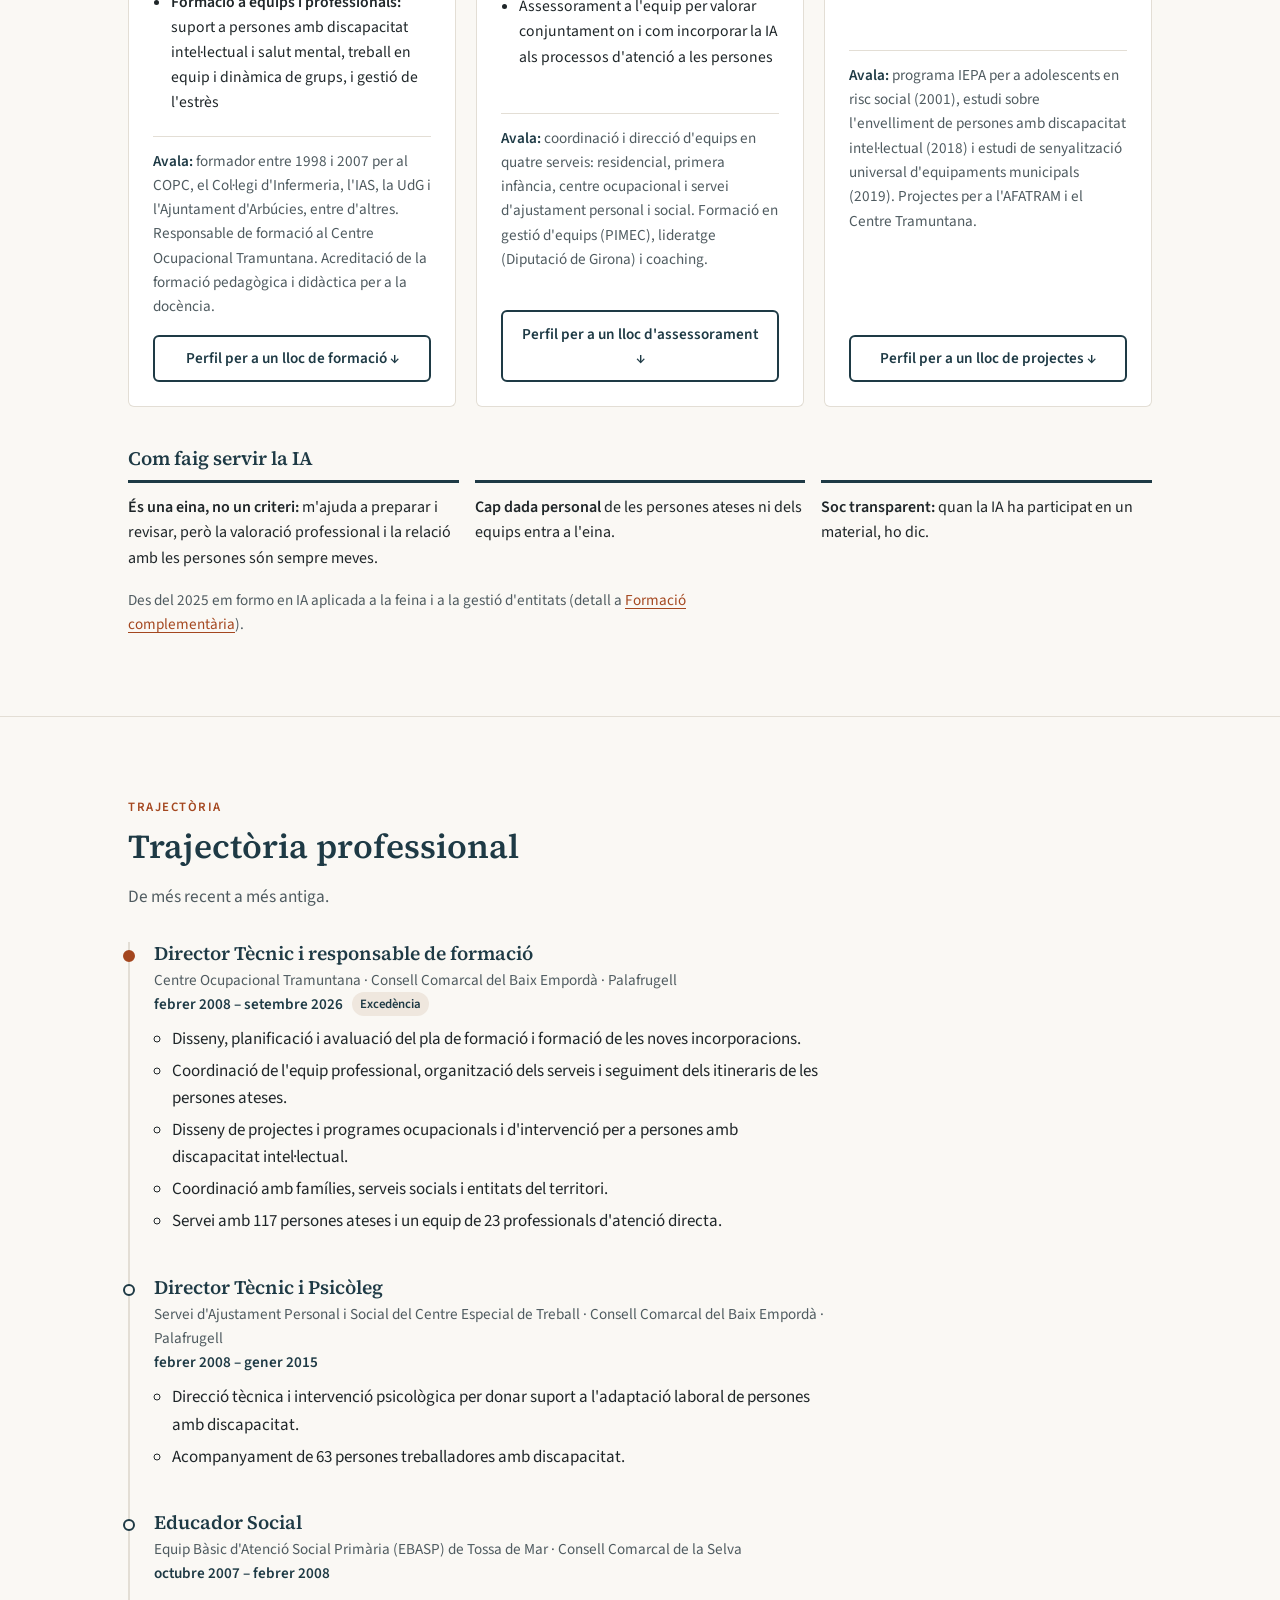
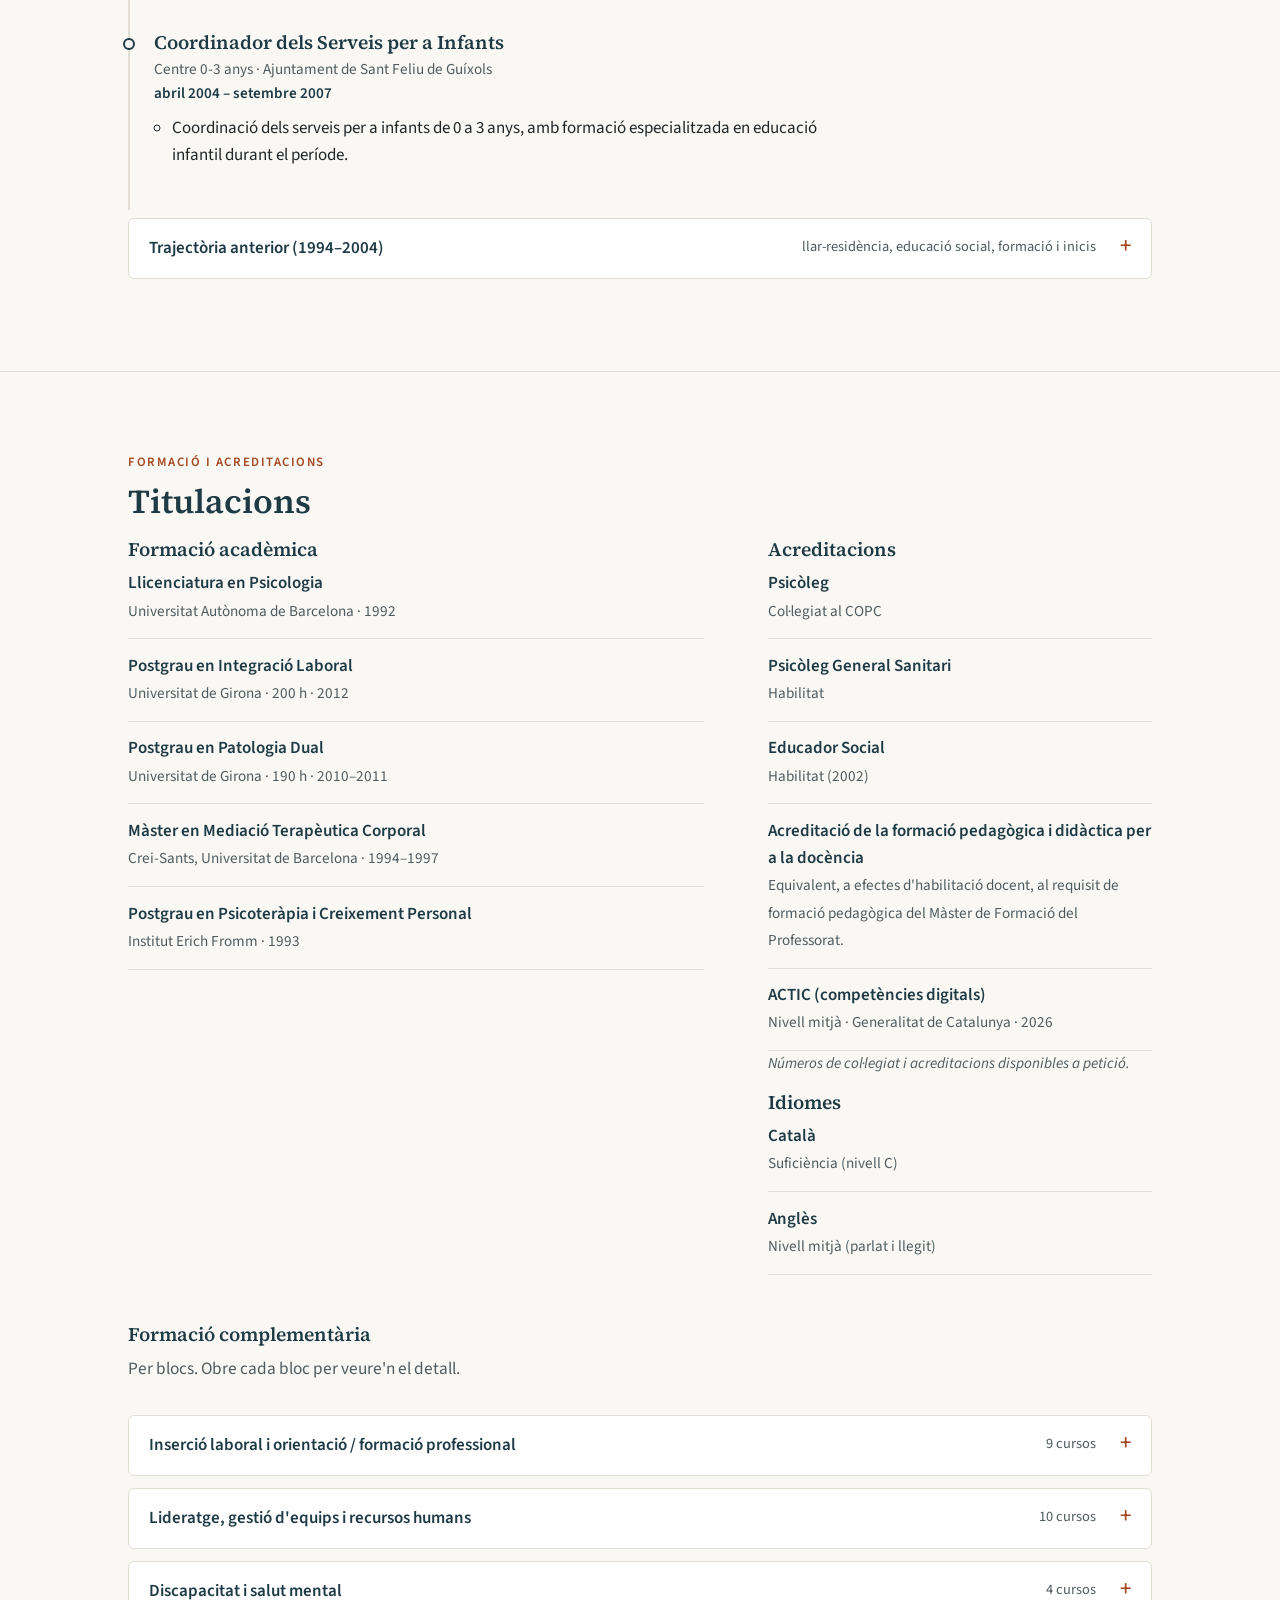
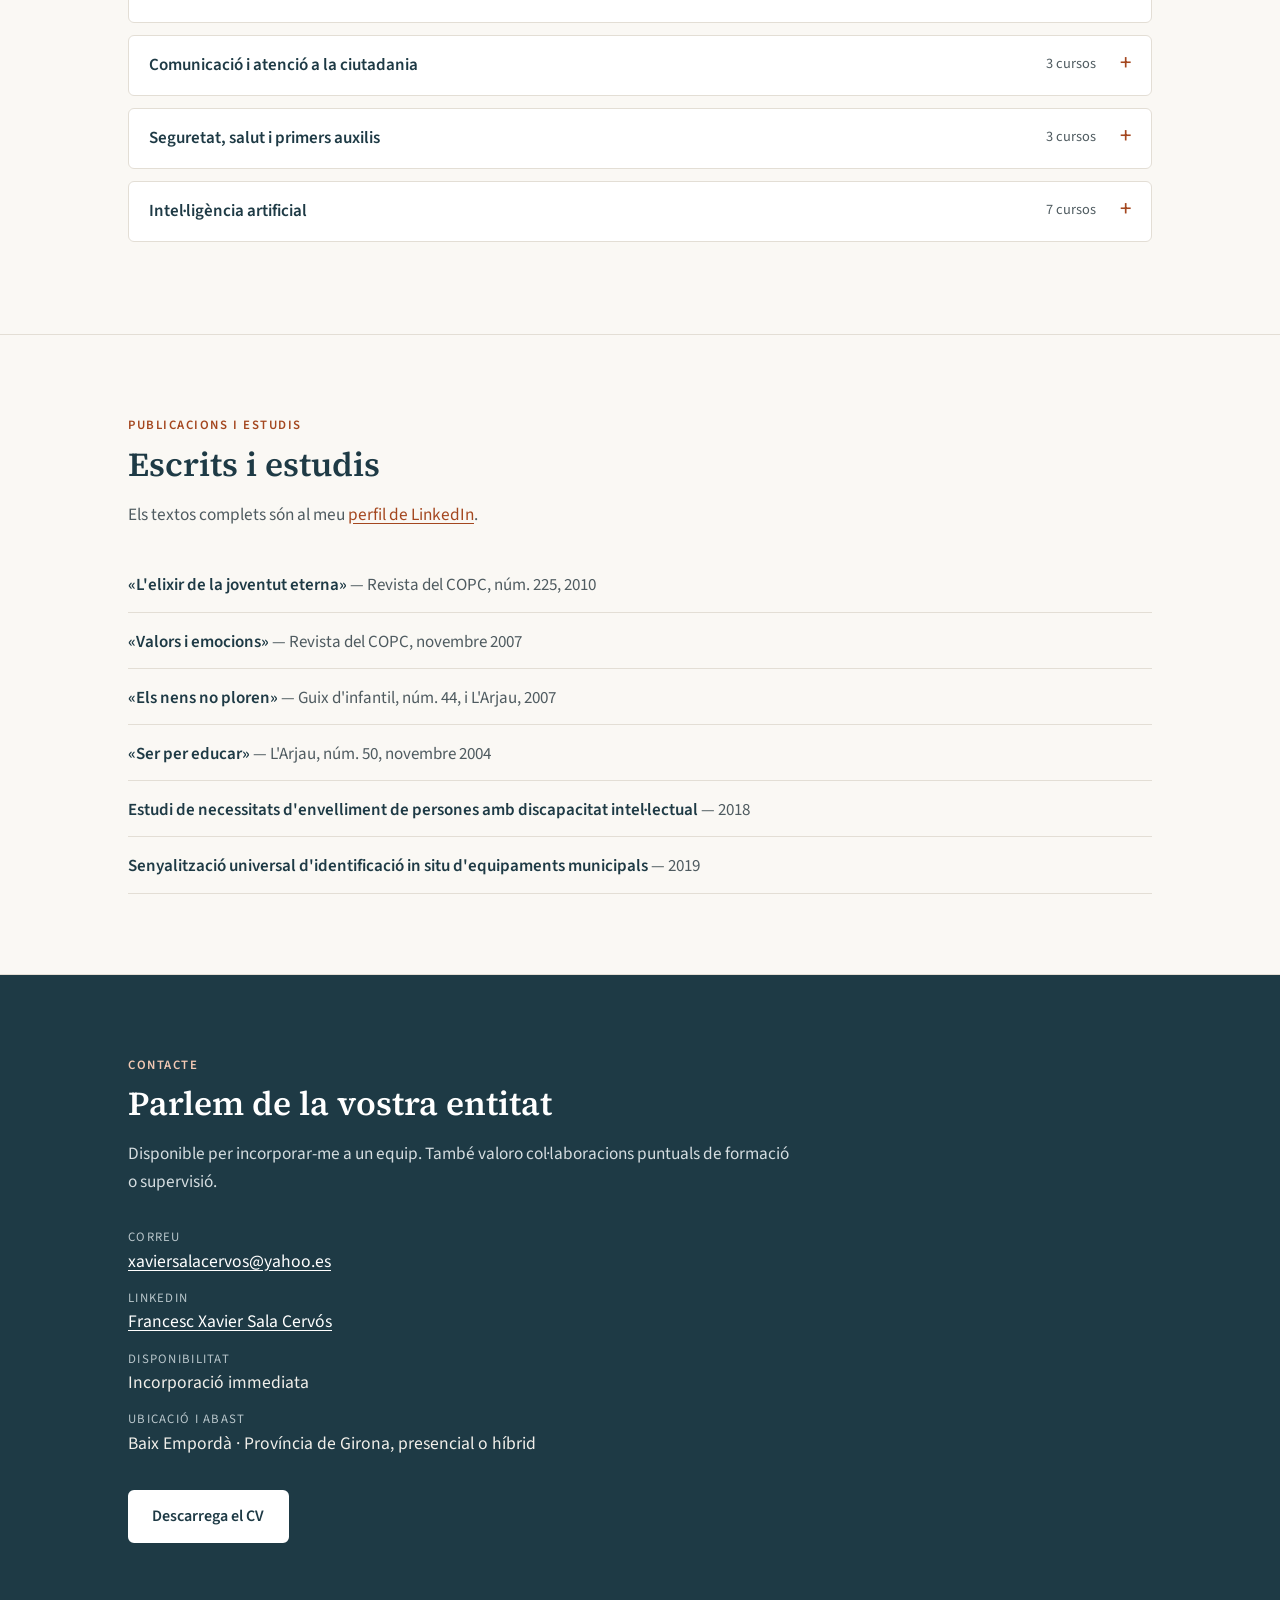
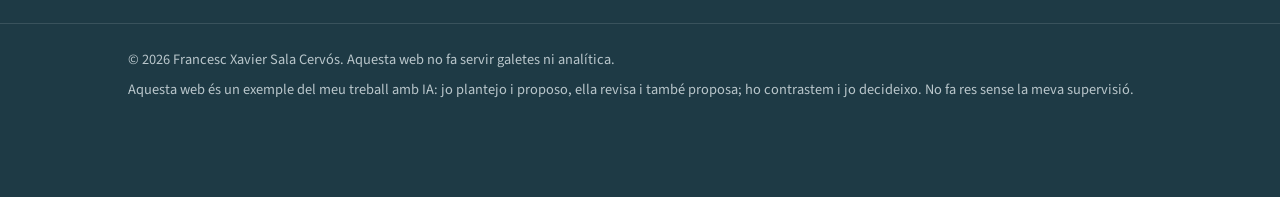
==== commit bea3c900: "Curs IA PIMEC: indicar que és en línia Co-Authored-By: Claude Opus 5.5 <noreply@anthropic.com> Claud" ====
--- a/index.html
+++ b/index.html
@@ -464,7 +464,7 @@
             <li>IA aplicada a la gestió d'entitats (nivell bàsic) — Plena Inclusión, 2026 (6 h)</li>
             <li>Curs d'IA per a la societat civil — Plena Inclusión i Founderz, 2026 (6 h)</li>
             <li>Introducció a l'ús de la IA per a professionals de la psicologia (2a edició) — COPC, 2026 (4 h)</li>
-            <li>Introducció a la intel·ligència artificial — PIMEC, 2026 (25 h)</li>
+            <li>Introducció a la intel·ligència artificial — PIMEC, en línia, 2026 (25 h)</li>
           </ul>
         </details>
       </div>
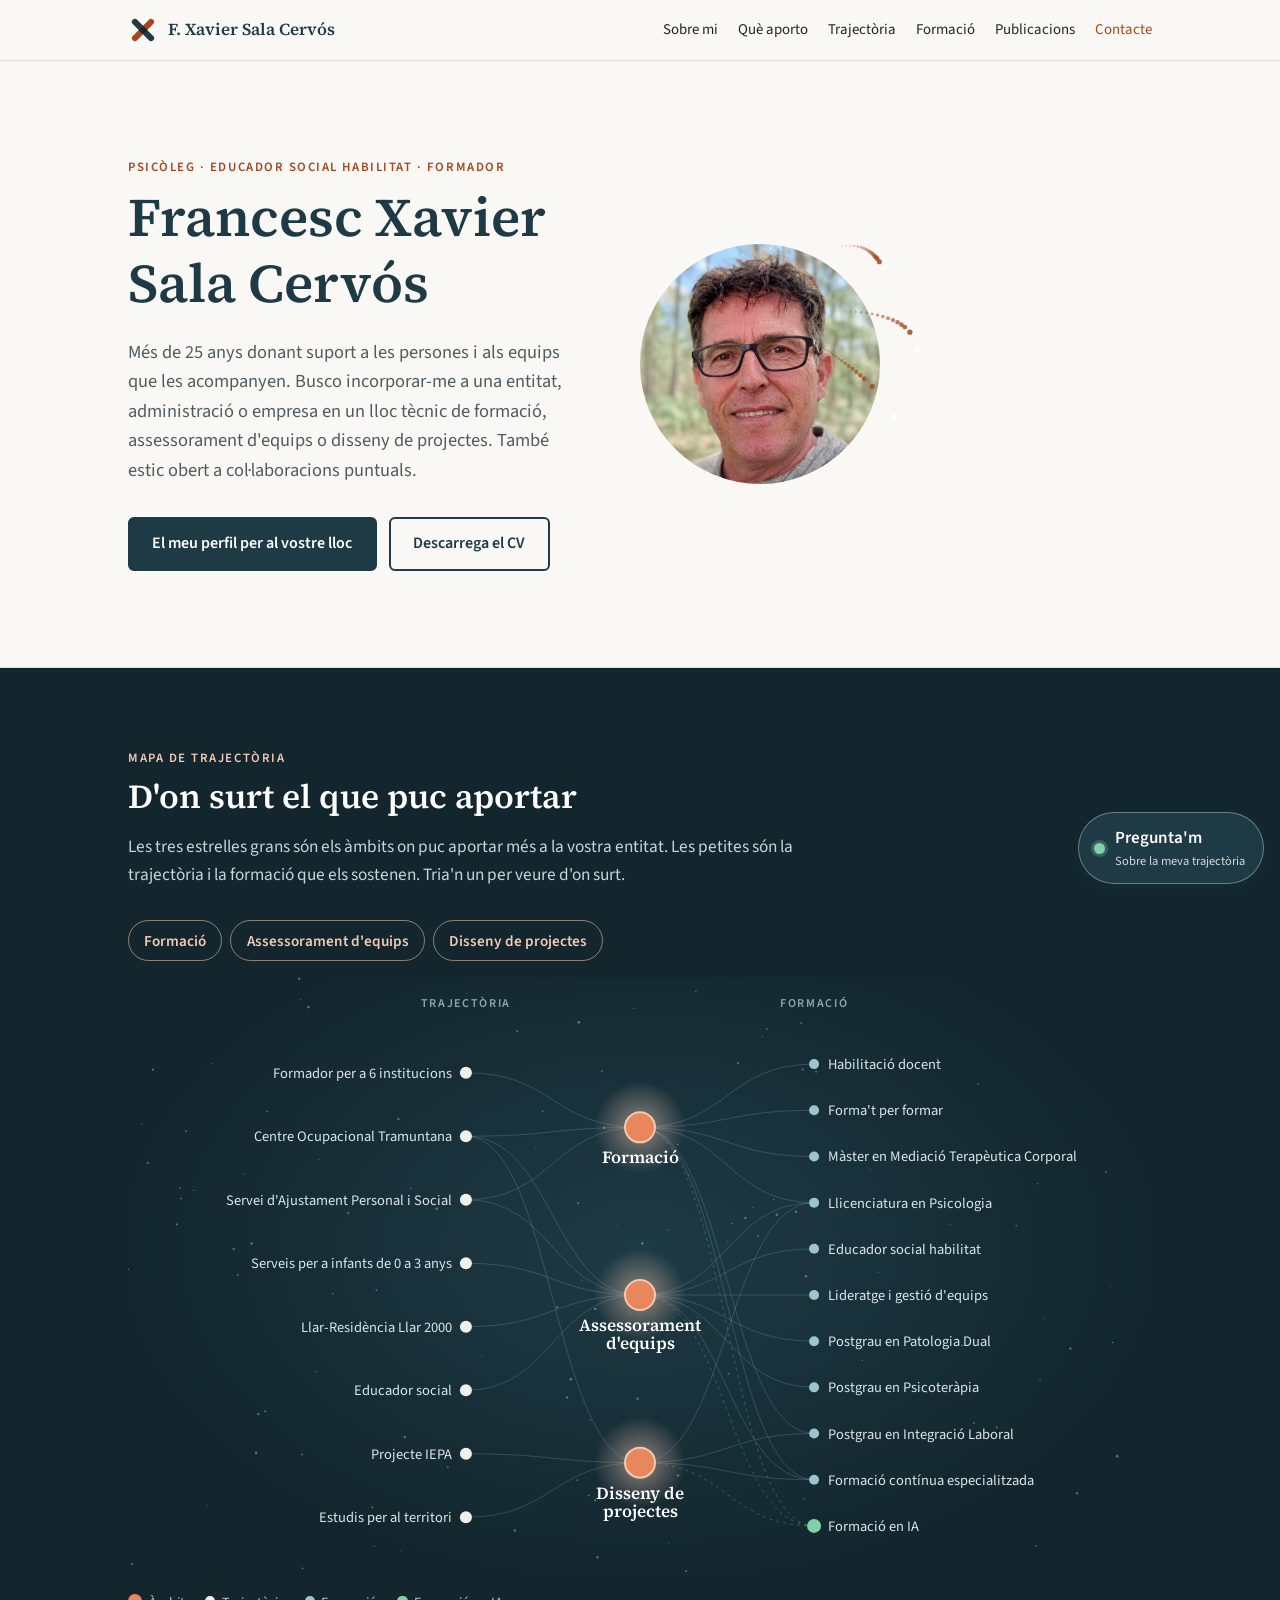
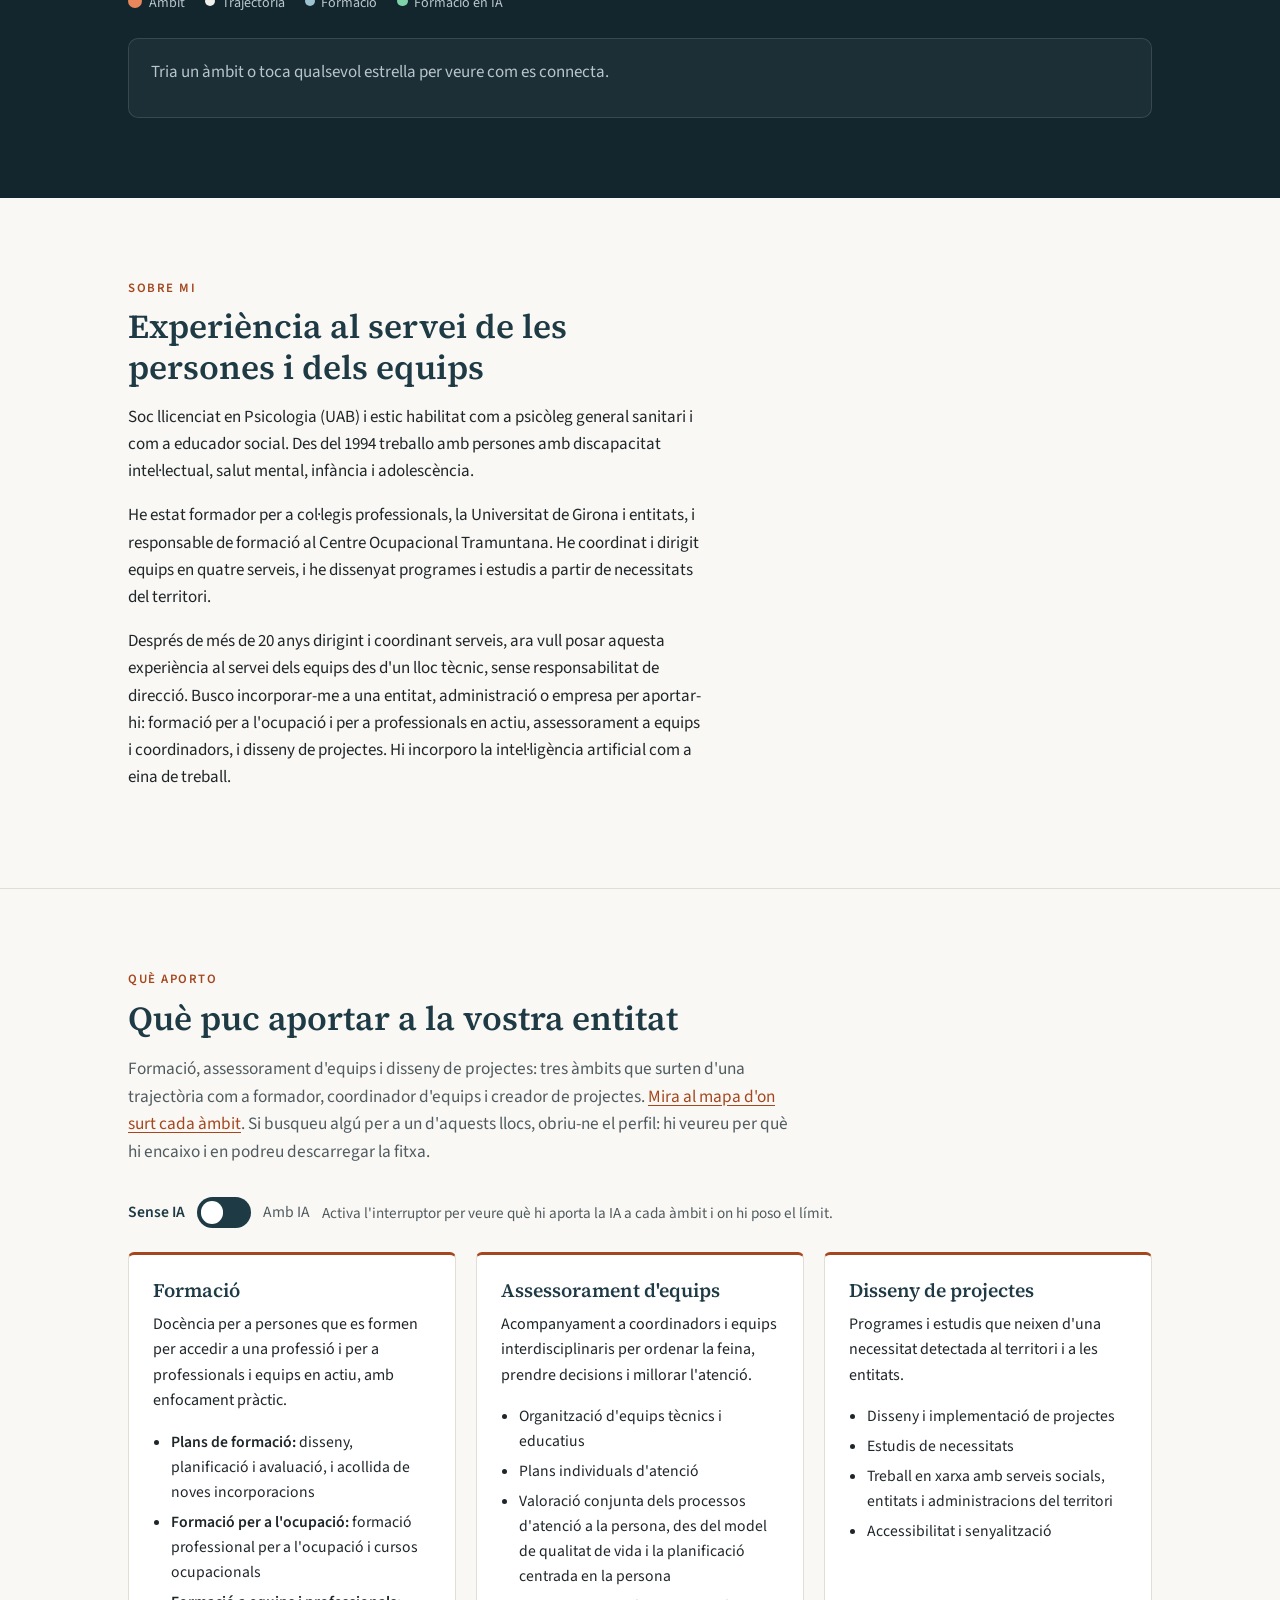
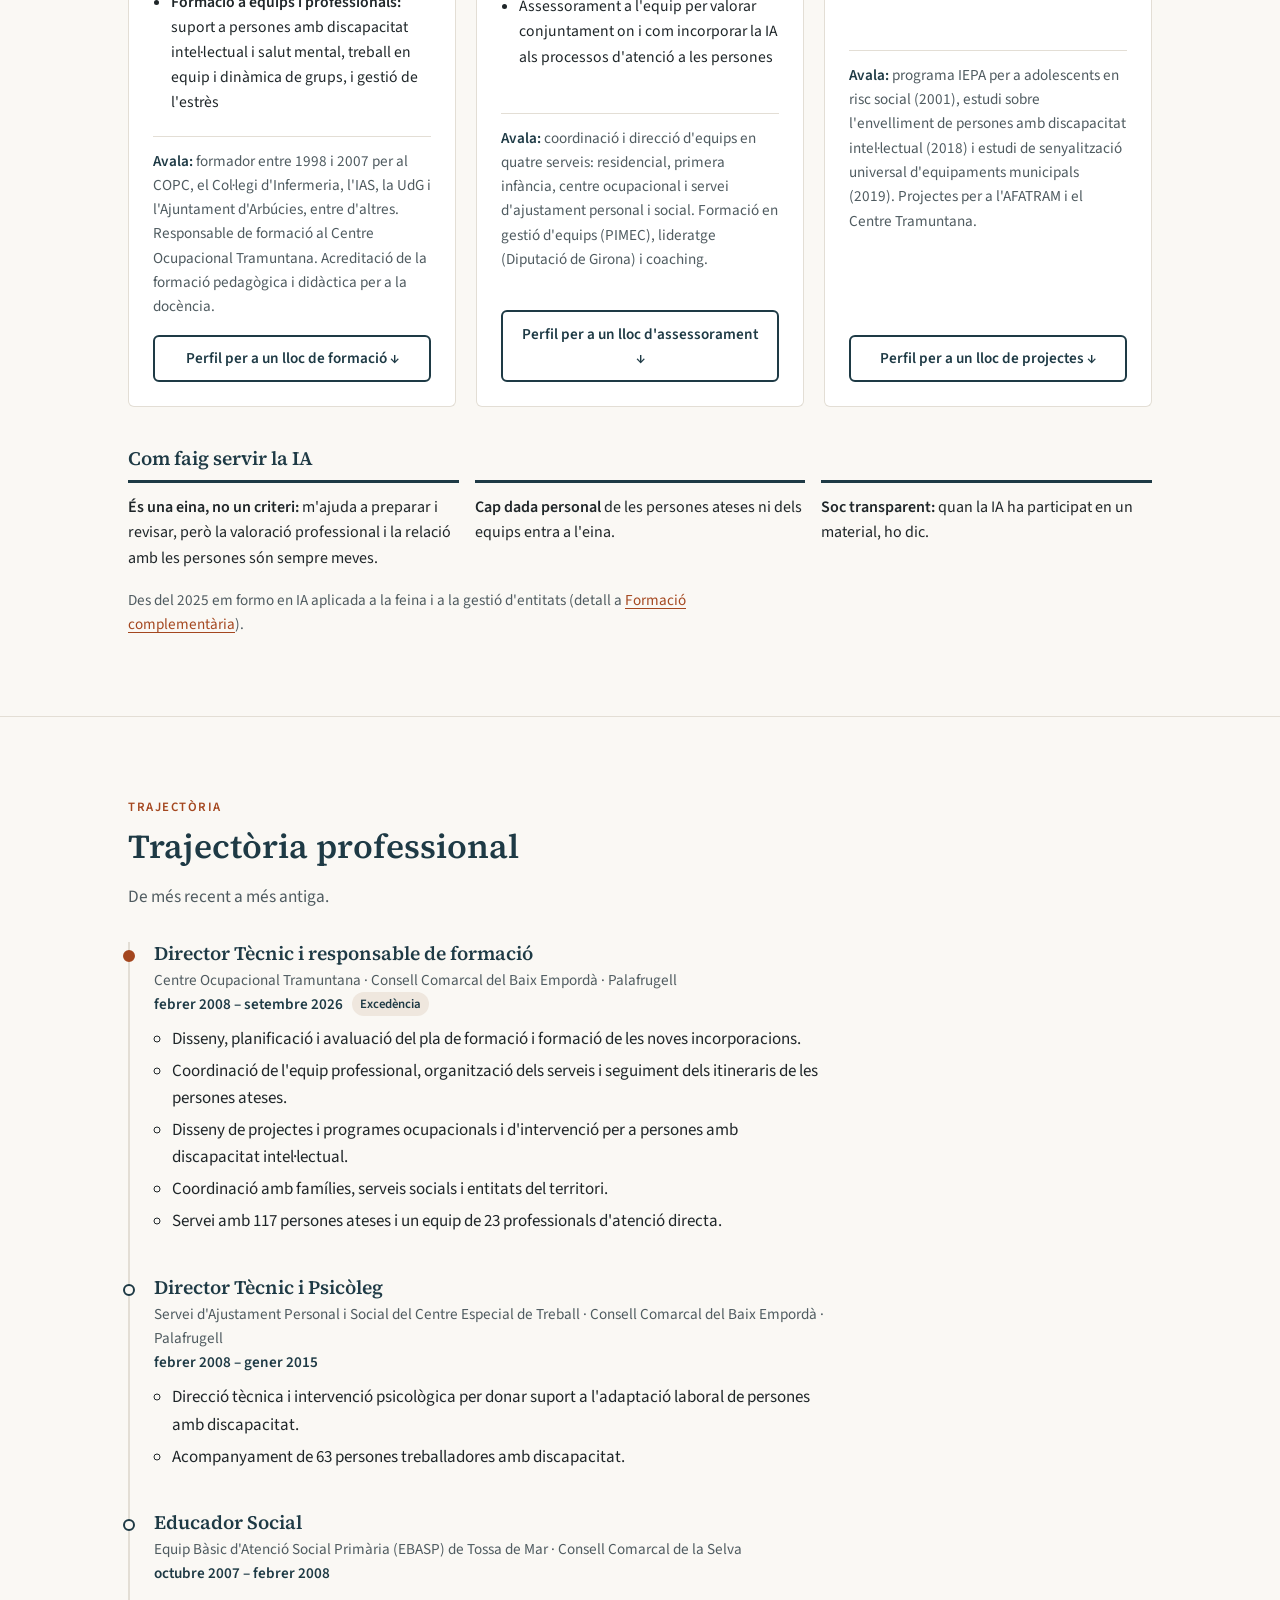
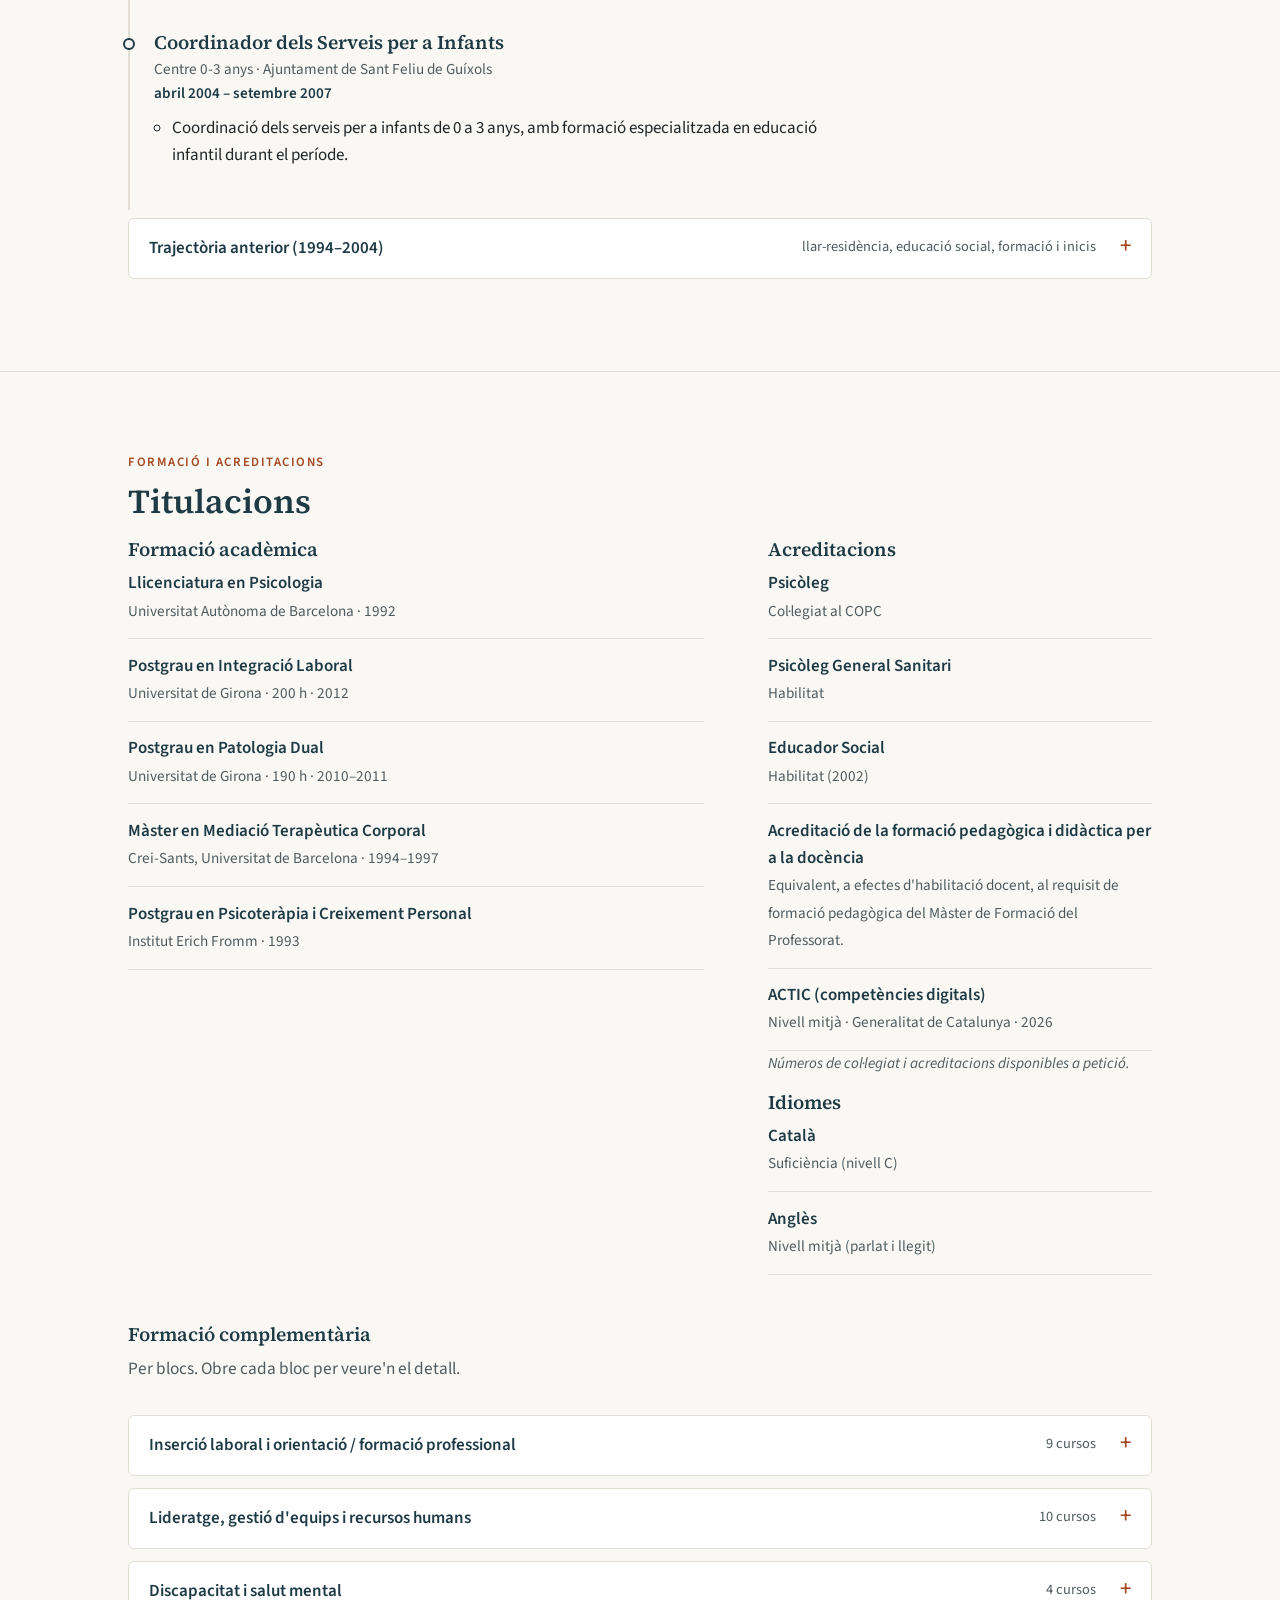
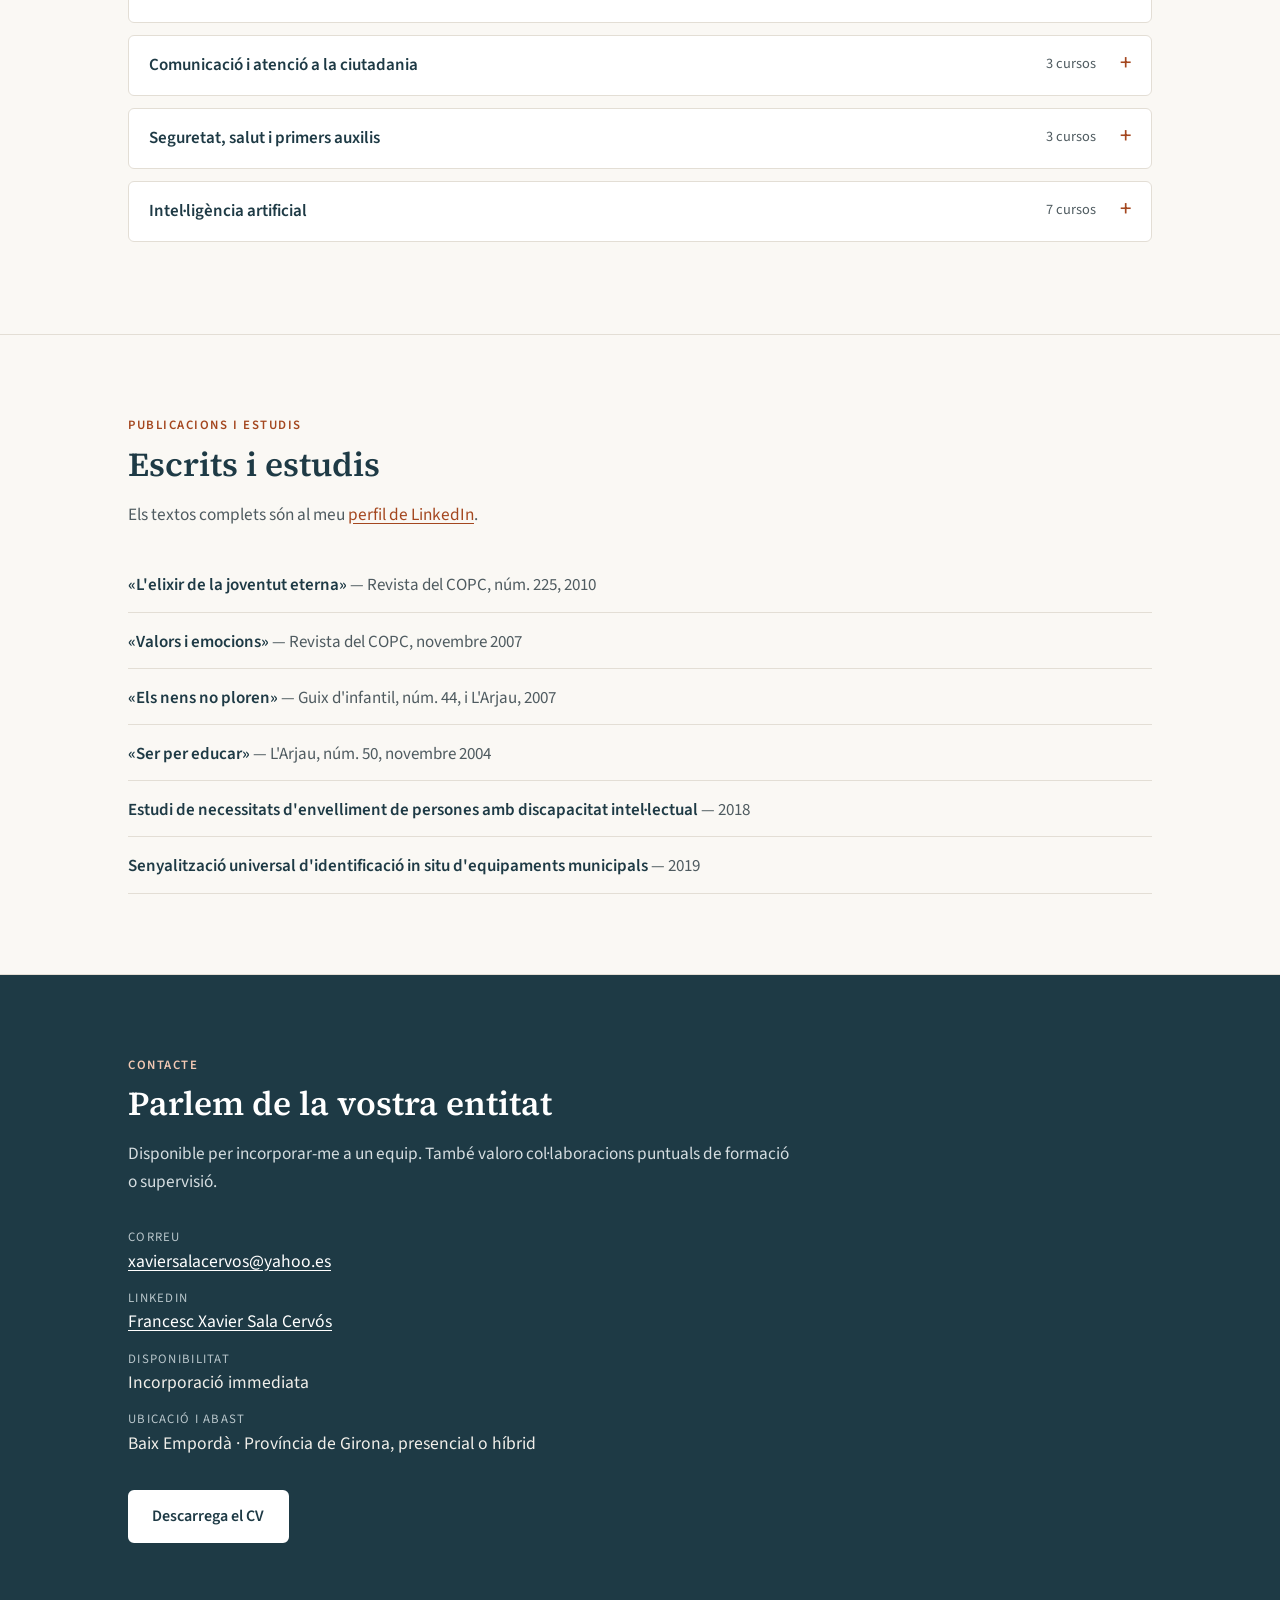
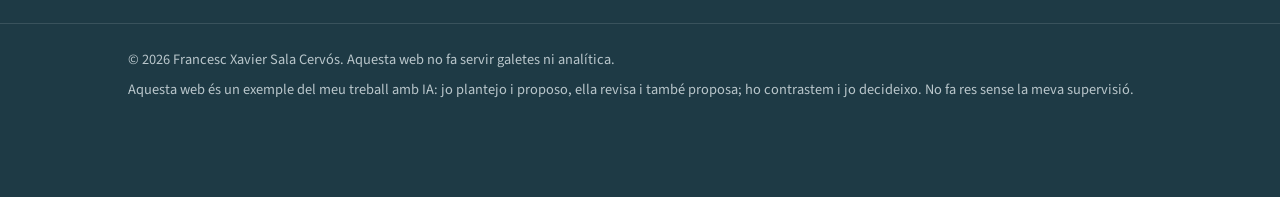
==== commit 8f2ae68a: "Curs IA PIMEC: treure «en línia» (les altres formacions no indiquen el lloc) Co-Authored-By: Claude " ====
--- a/index.html
+++ b/index.html
@@ -464,7 +464,7 @@
             <li>IA aplicada a la gestió d'entitats (nivell bàsic) — Plena Inclusión, 2026 (6 h)</li>
             <li>Curs d'IA per a la societat civil — Plena Inclusión i Founderz, 2026 (6 h)</li>
             <li>Introducció a l'ús de la IA per a professionals de la psicologia (2a edició) — COPC, 2026 (4 h)</li>
-            <li>Introducció a la intel·ligència artificial — PIMEC, en línia, 2026 (25 h)</li>
+            <li>Introducció a la intel·ligència artificial — PIMEC, 2026 (25 h)</li>
           </ul>
         </details>
       </div>
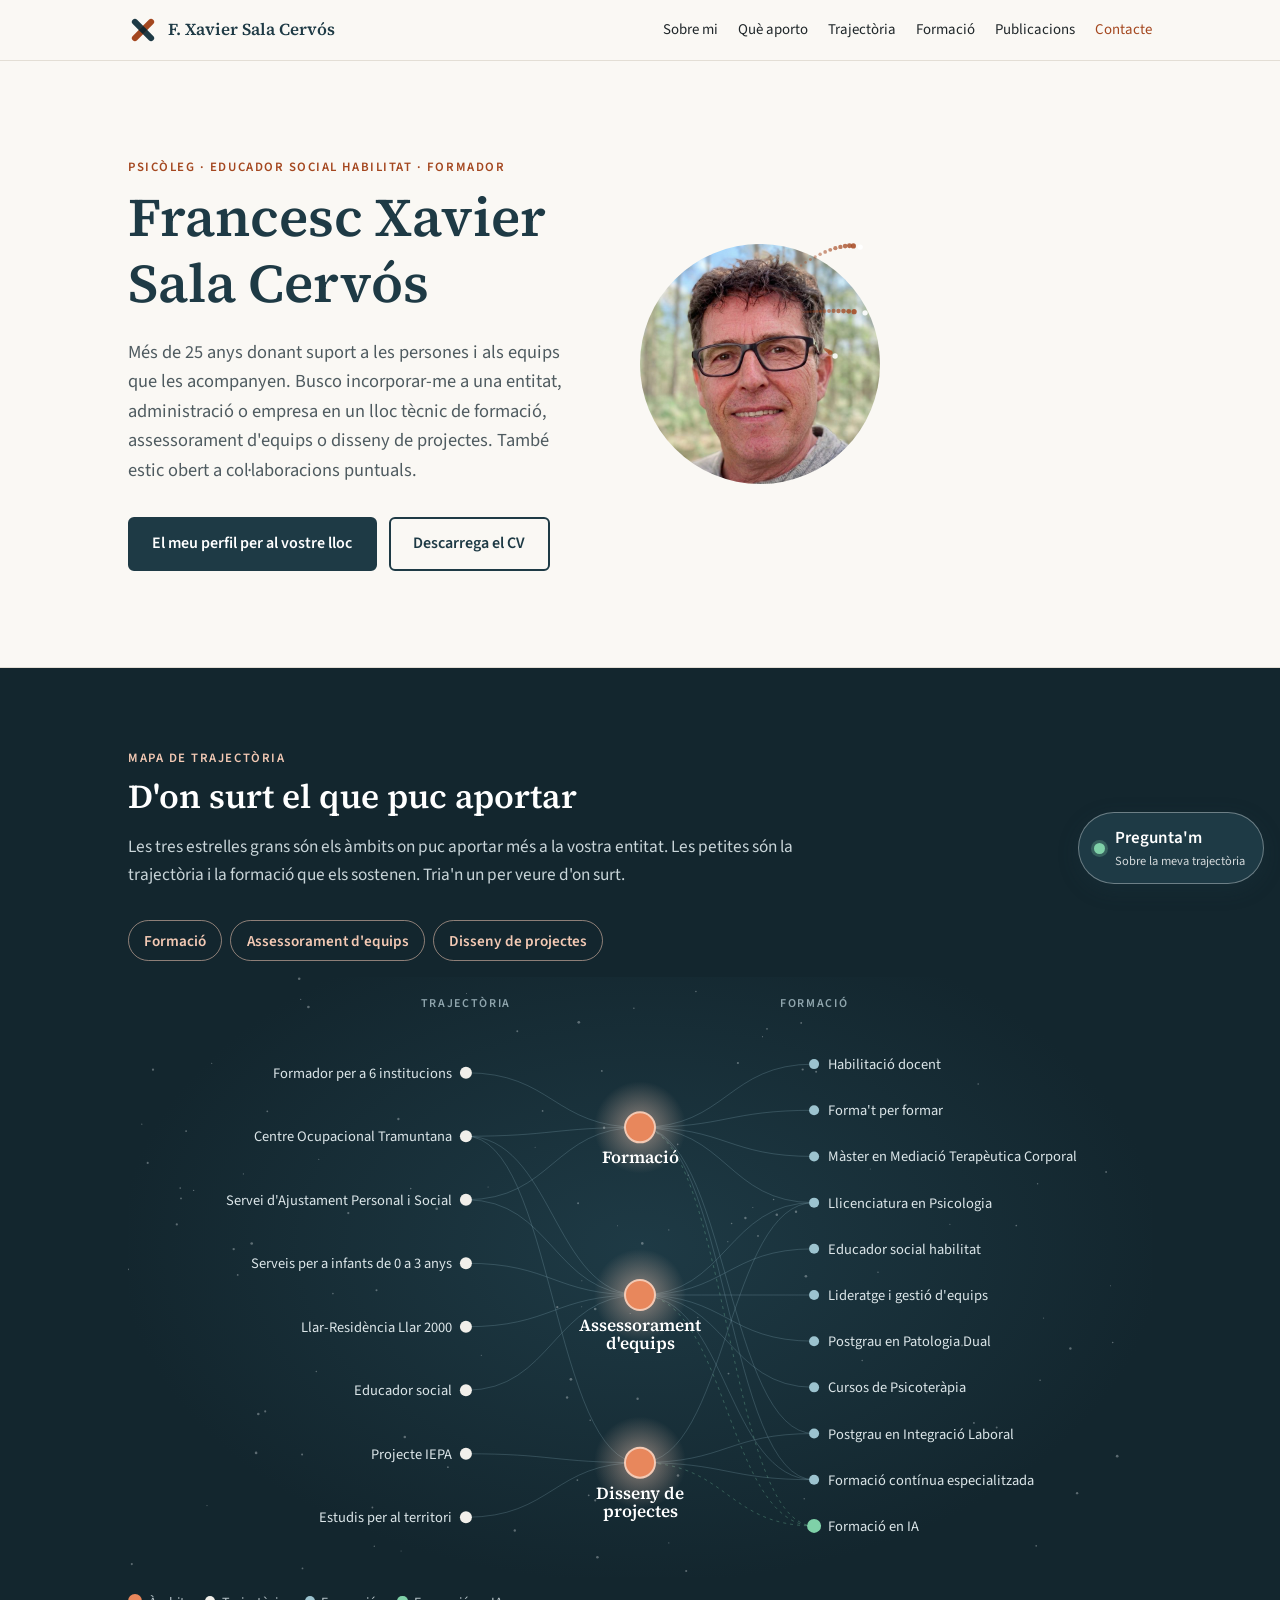
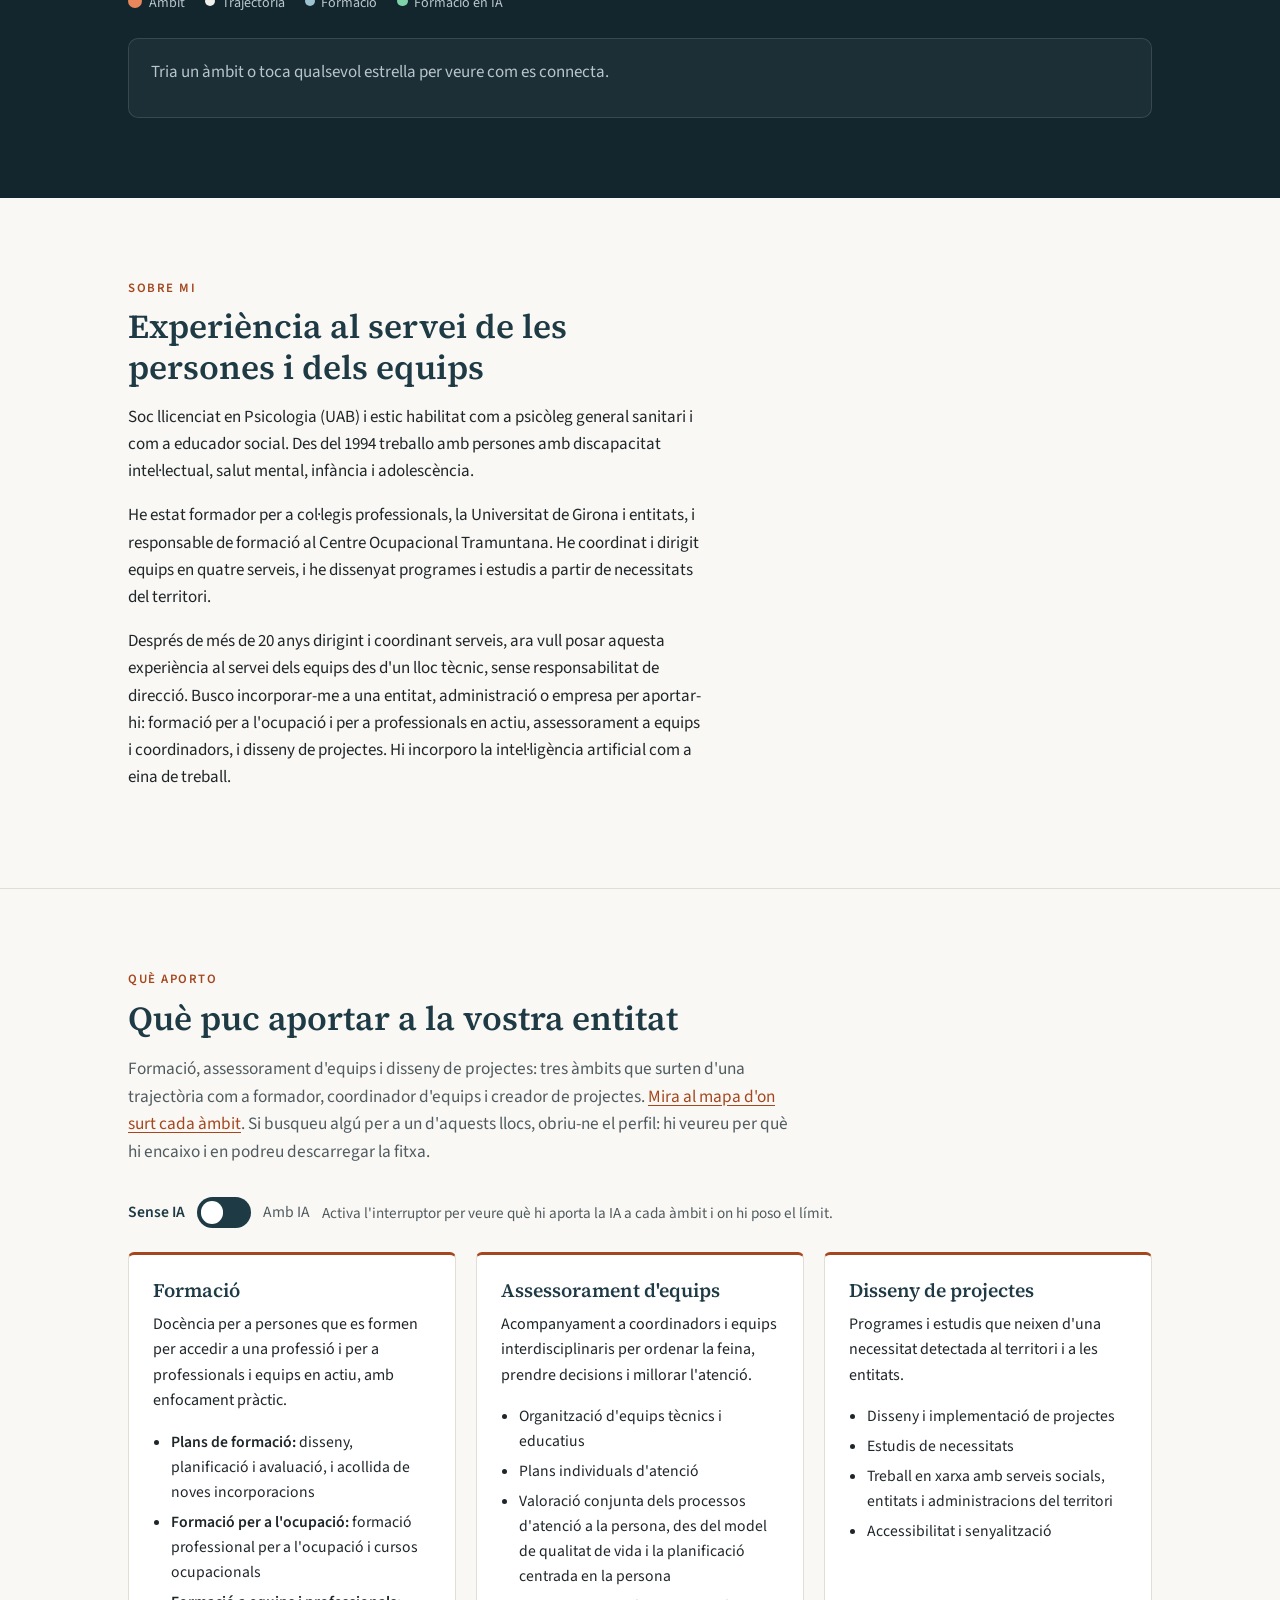
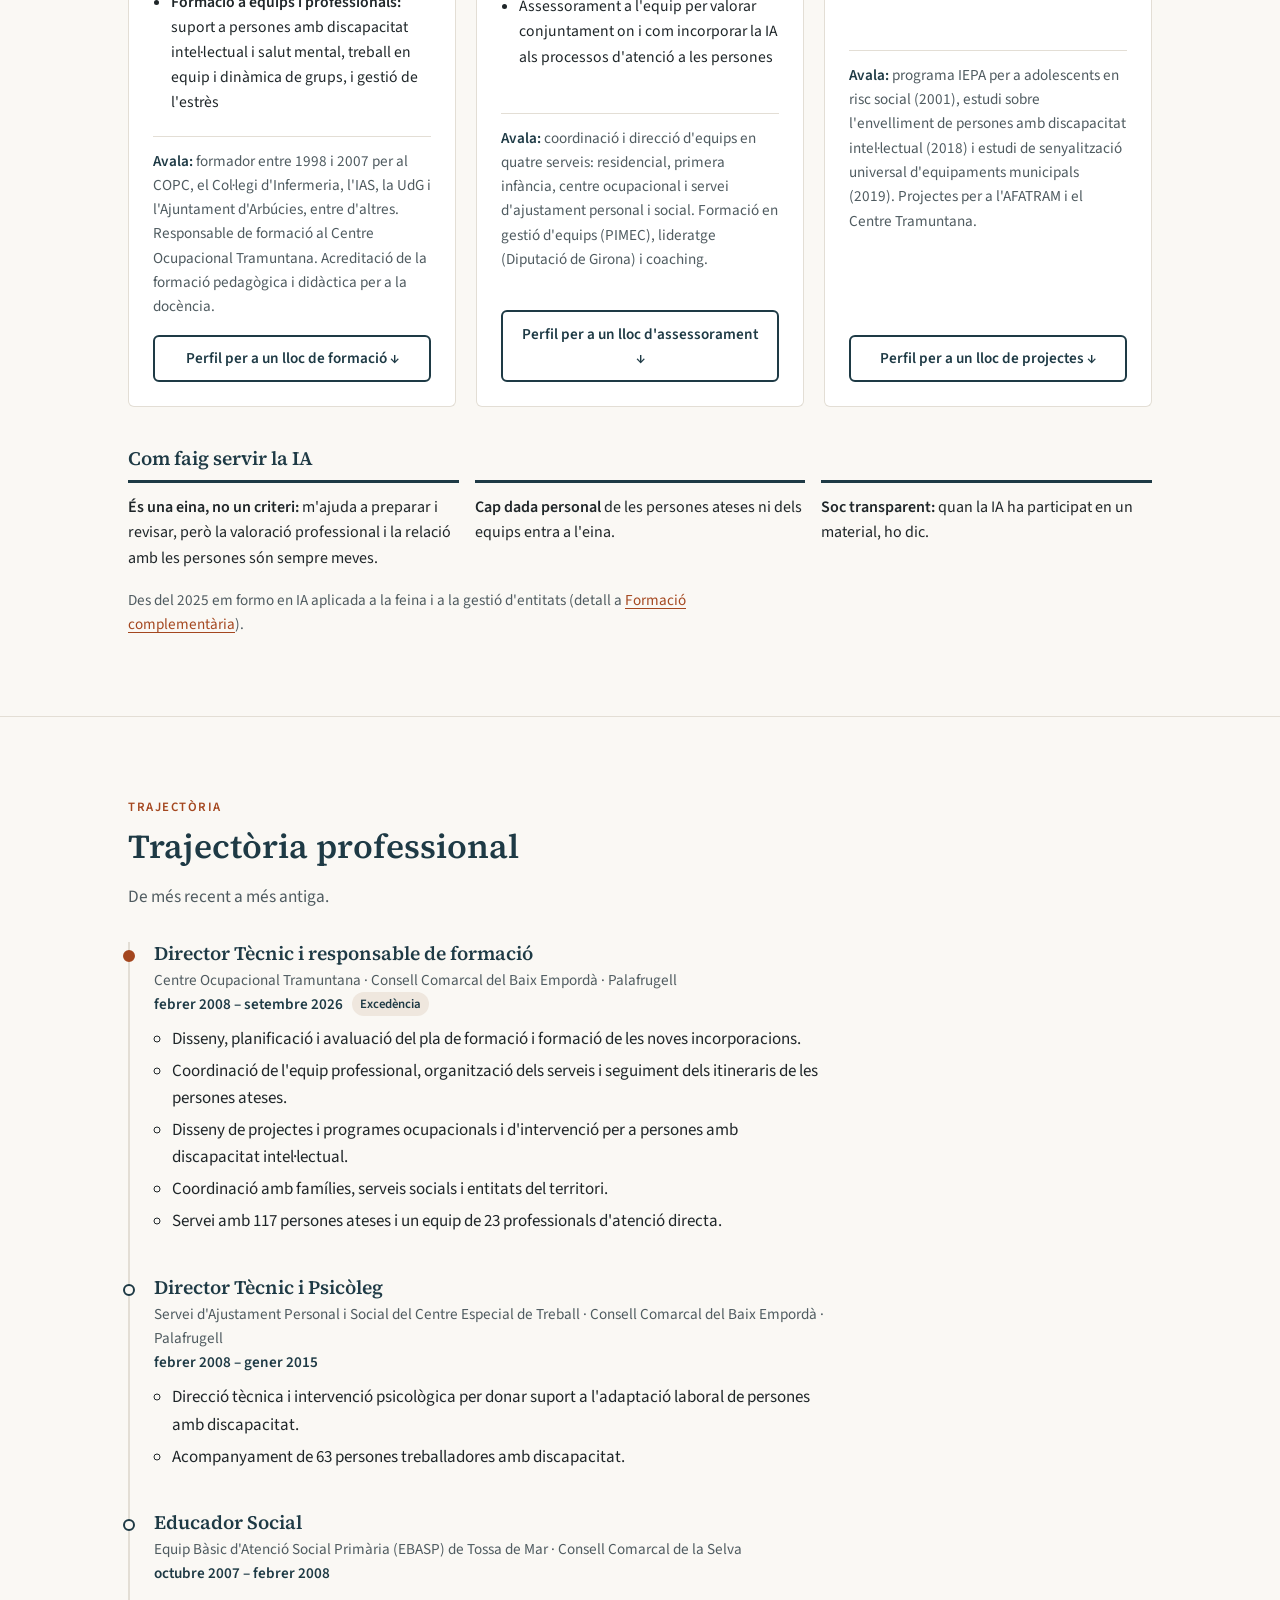
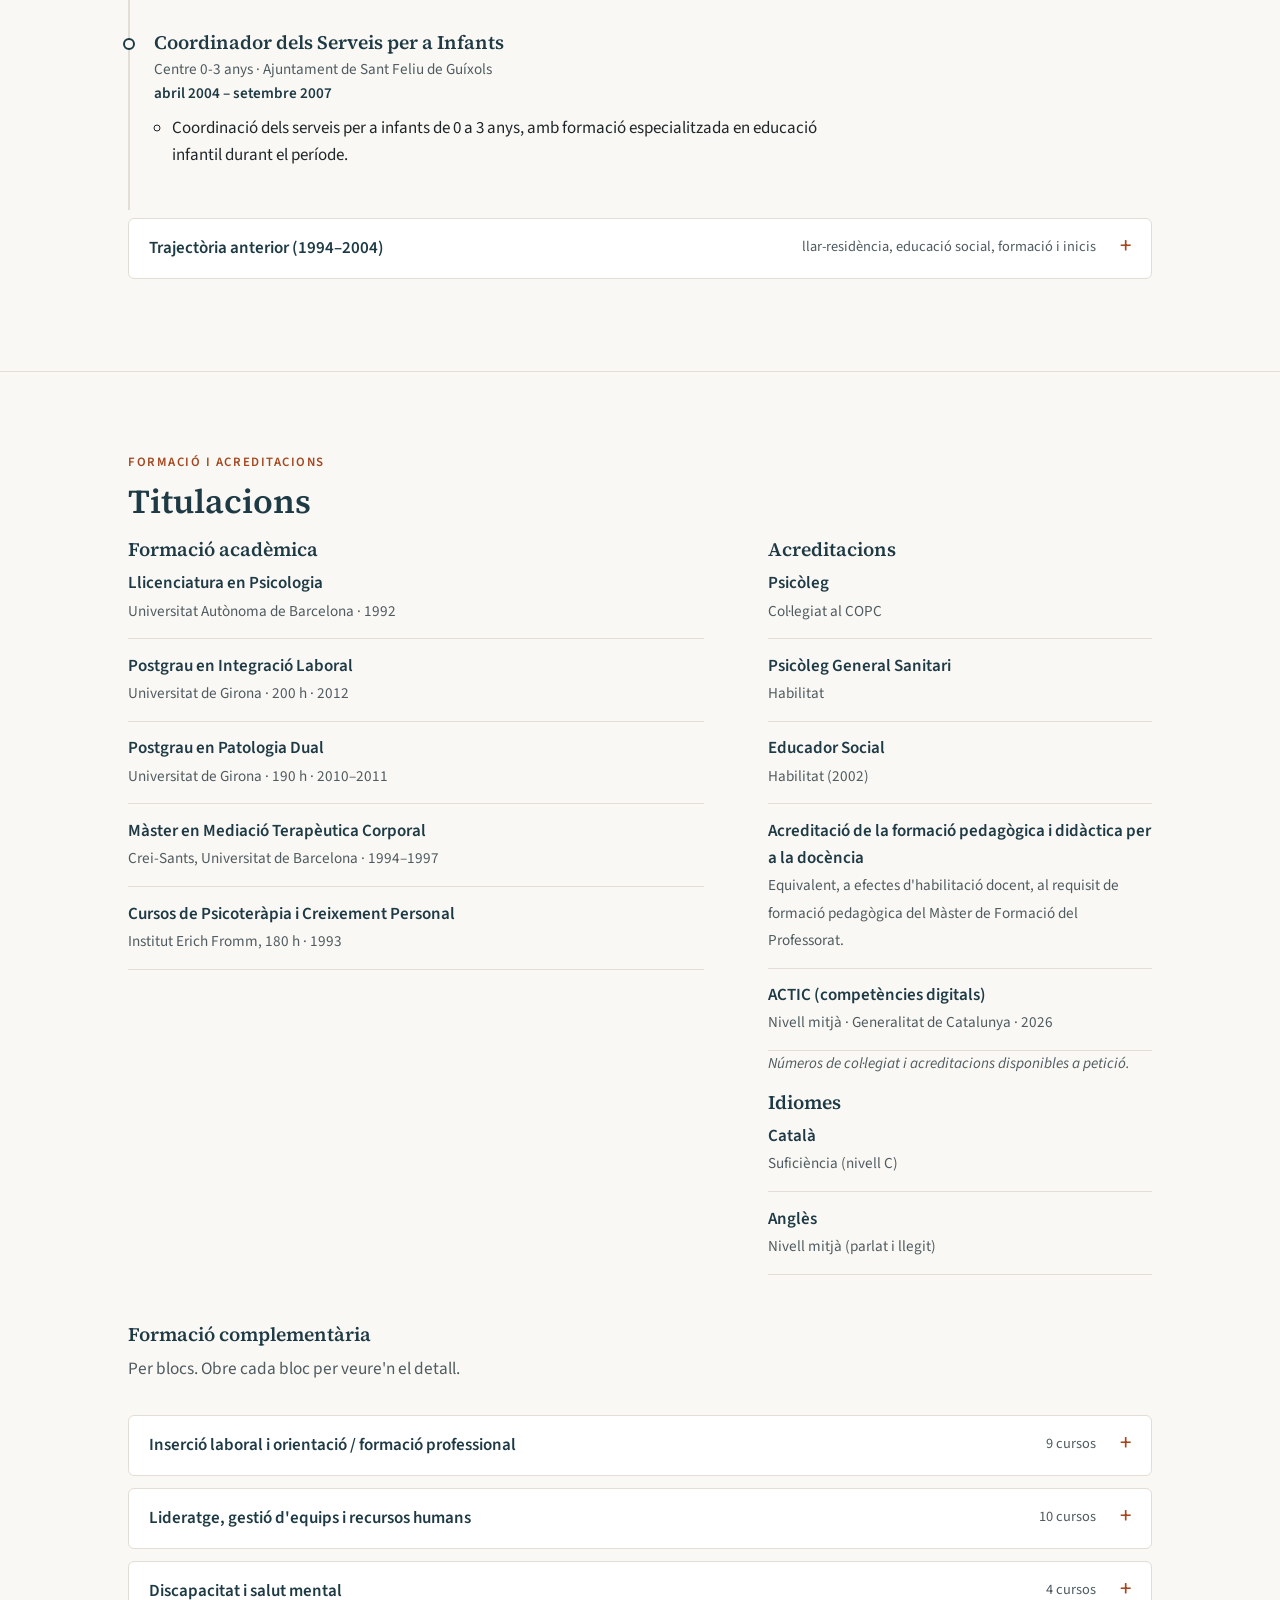
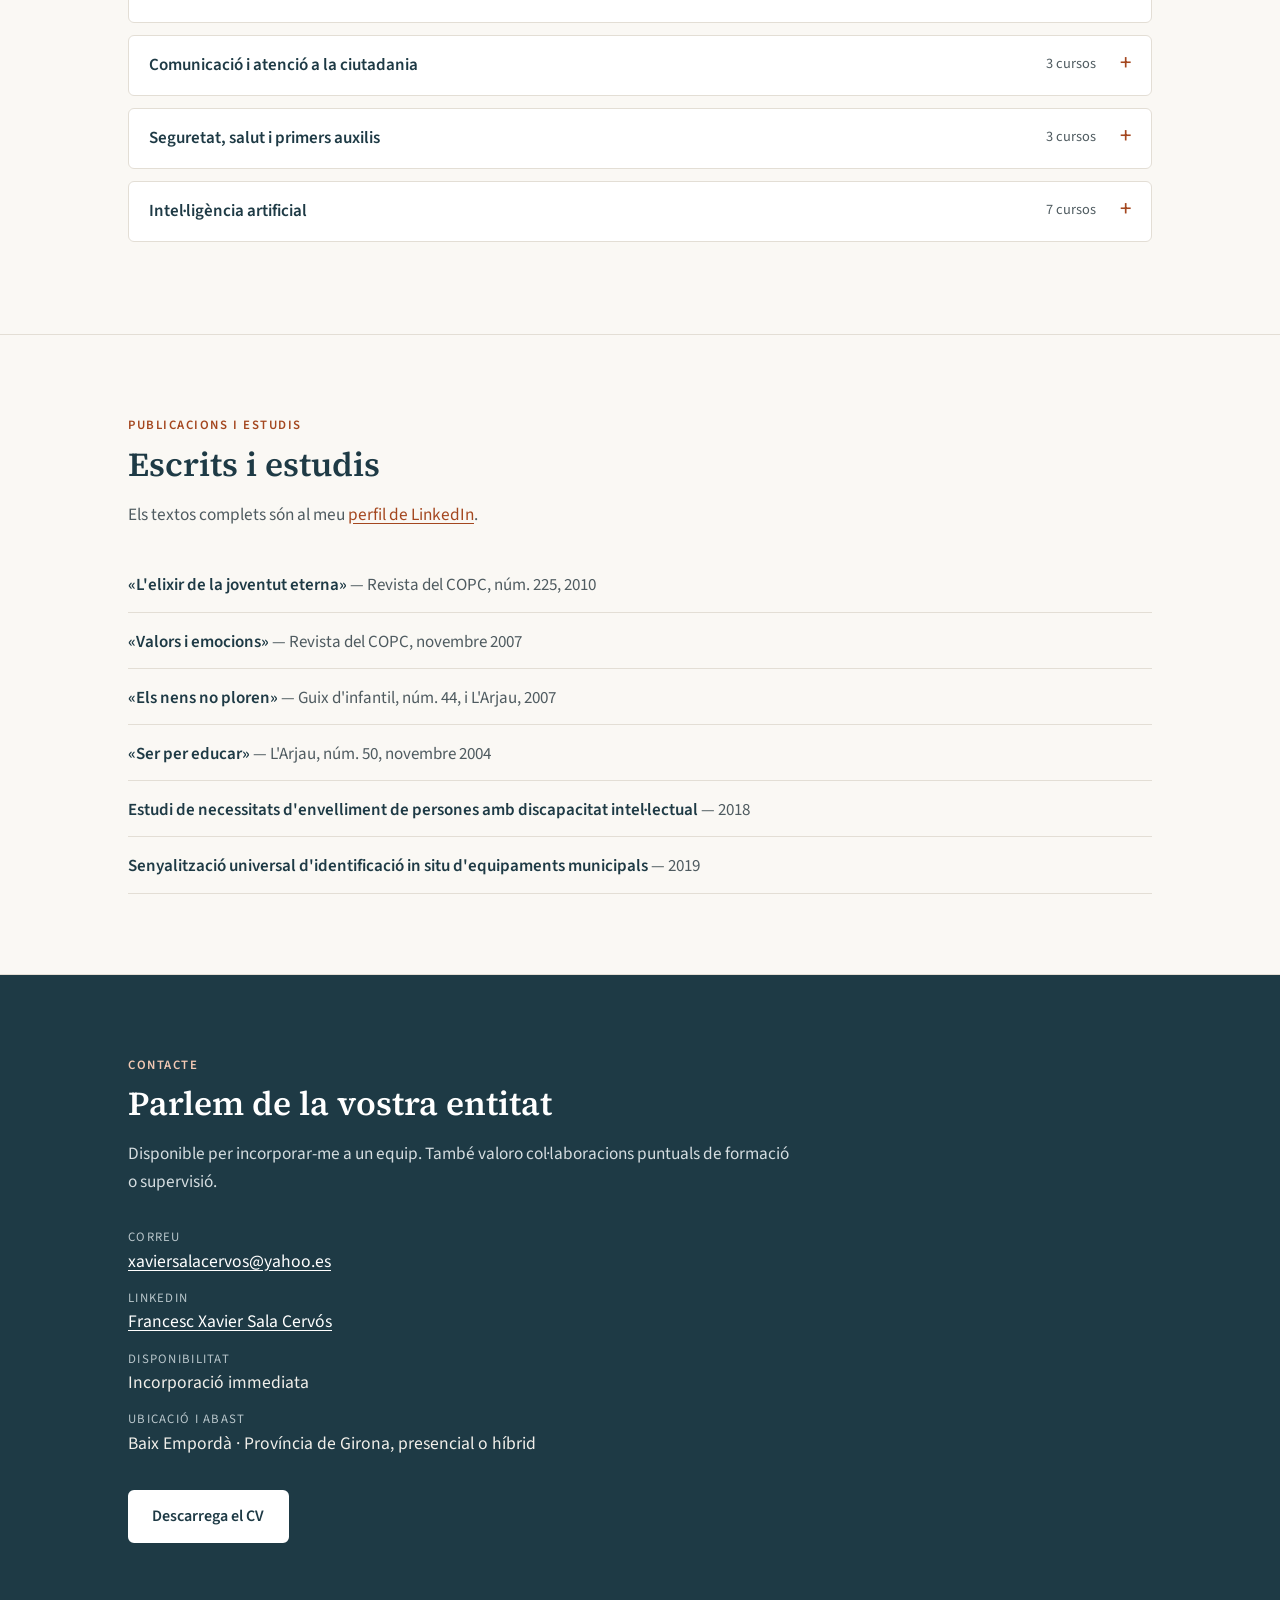
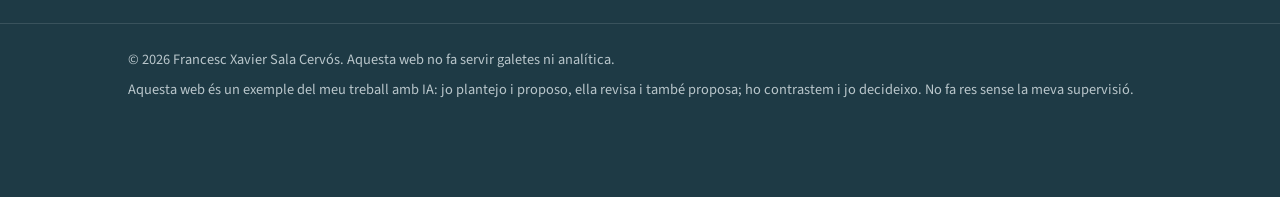
==== commit a77d2242: "Cursos d'Erich Fromm: no és un postgrau acabat Xevi va fer cursos del postgrau (180 h, 1993) però no" ====
--- a/index.html
+++ b/index.html
@@ -370,7 +370,7 @@
               <li><strong>Postgrau en Integració Laboral</strong><span>Universitat de Girona · 200 h · 2012</span></li>
               <li><strong>Postgrau en Patologia Dual</strong><span>Universitat de Girona · 190 h · 2010–2011</span></li>
               <li><strong>Màster en Mediació Terapèutica Corporal</strong><span>Crei-Sants, Universitat de Barcelona · 1994–1997</span></li>
-              <li><strong>Postgrau en Psicoteràpia i Creixement Personal</strong><span>Institut Erich Fromm · 1993</span></li>
+              <li><strong>Cursos de Psicoteràpia i Creixement Personal</strong><span>Institut Erich Fromm, 180 h · 1993</span></li>
             </ul>
           </div>
           <div>
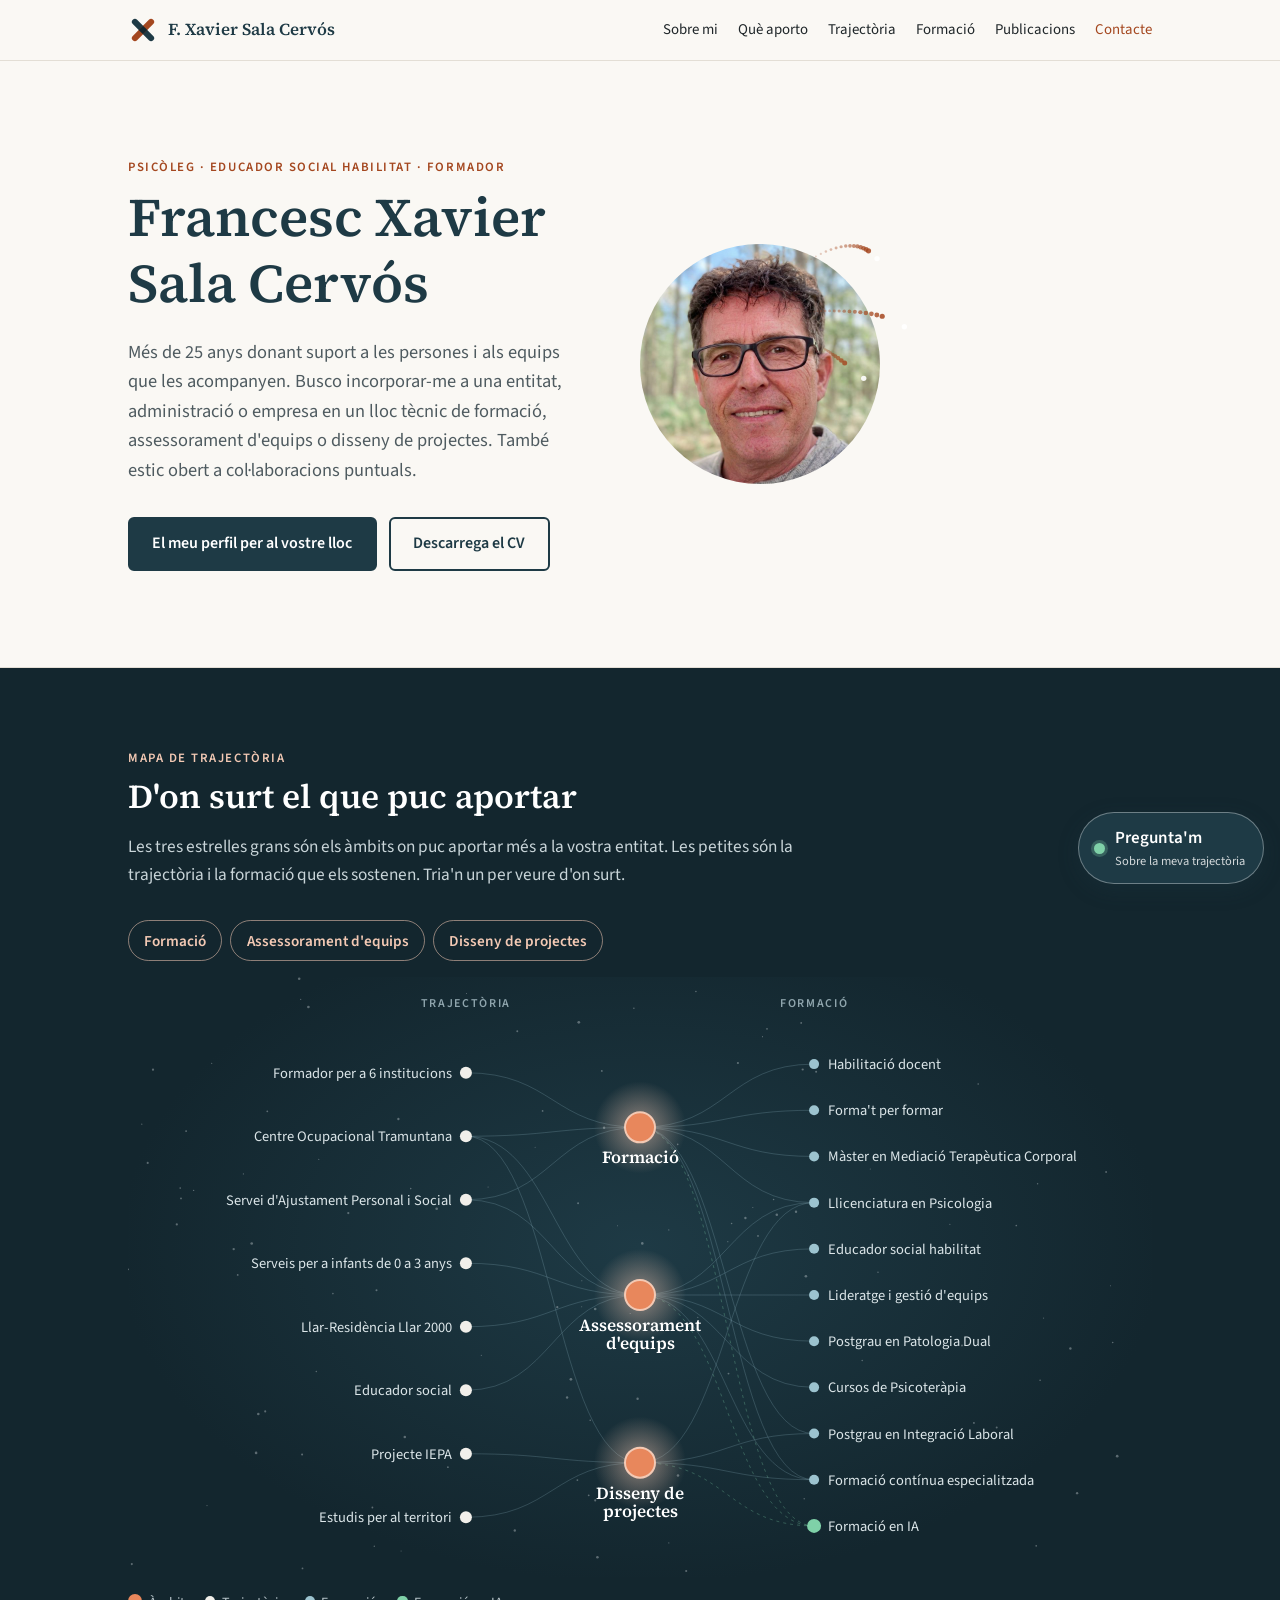
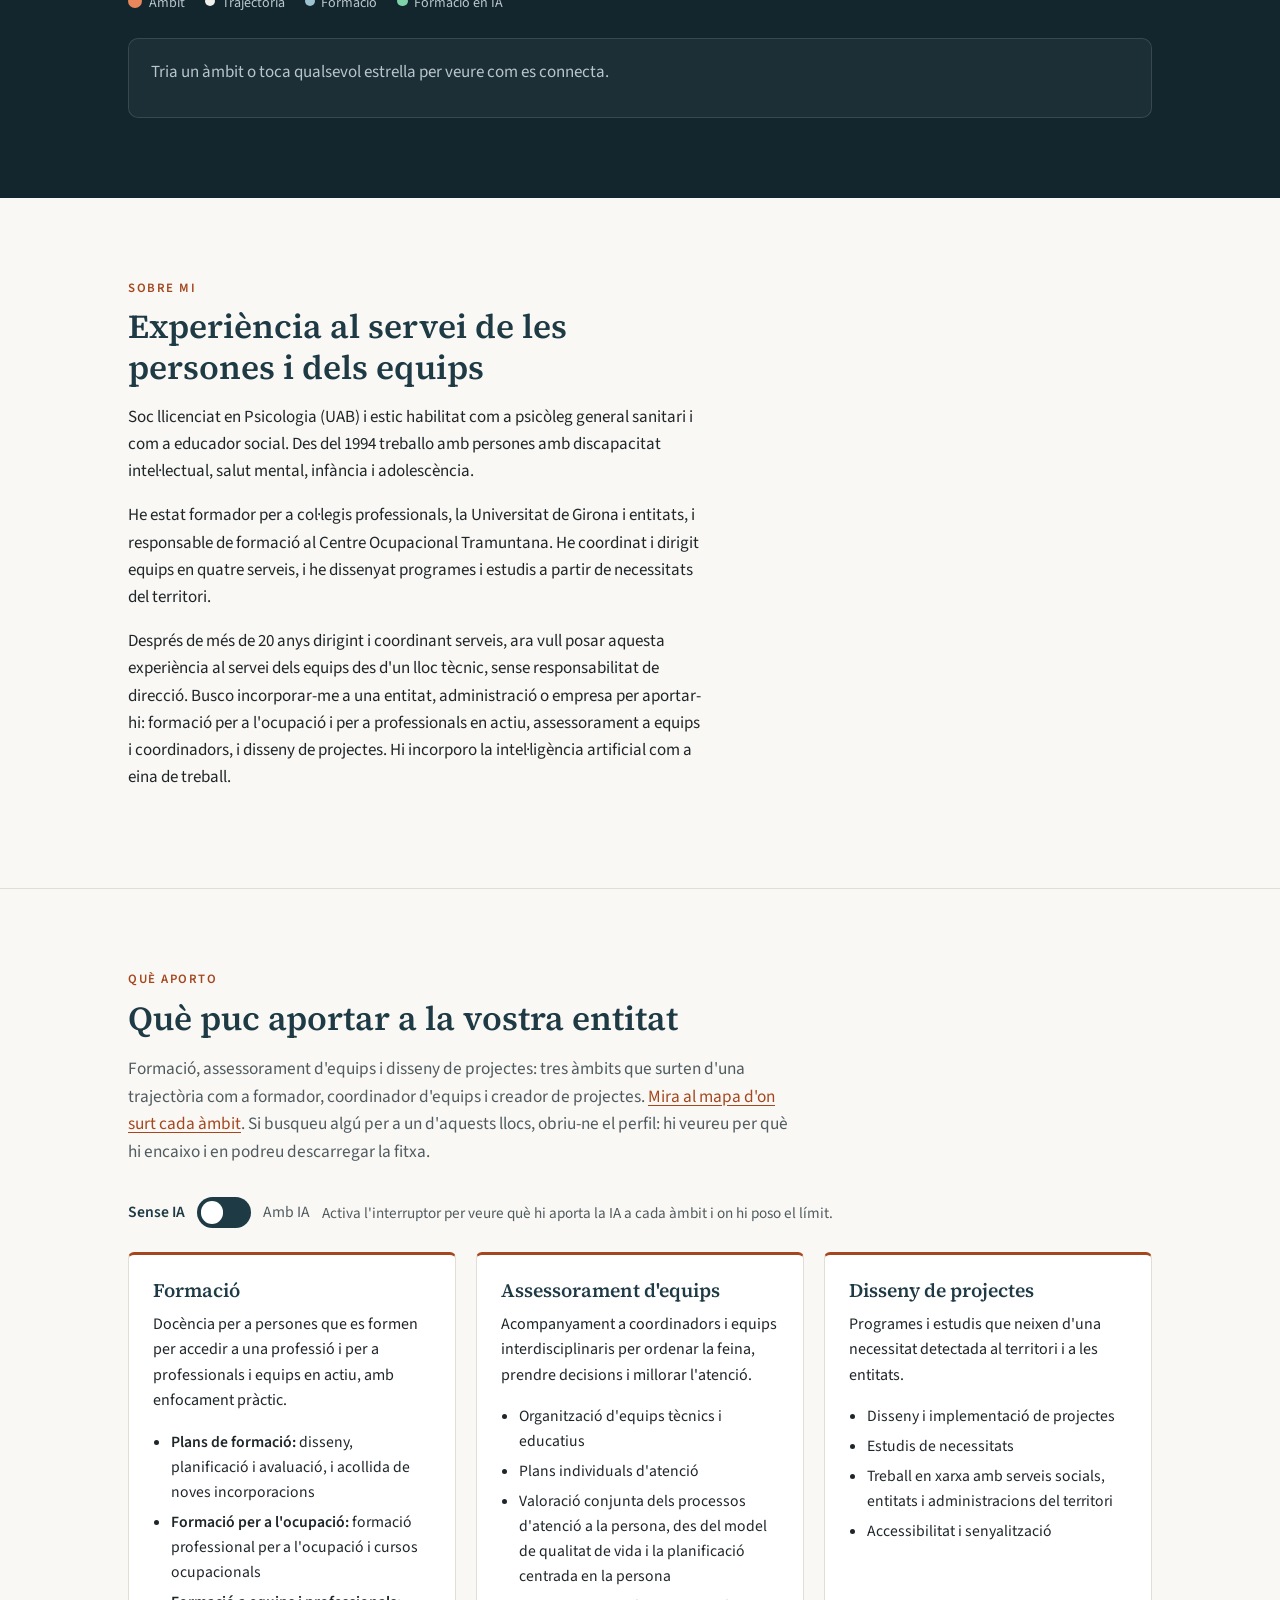
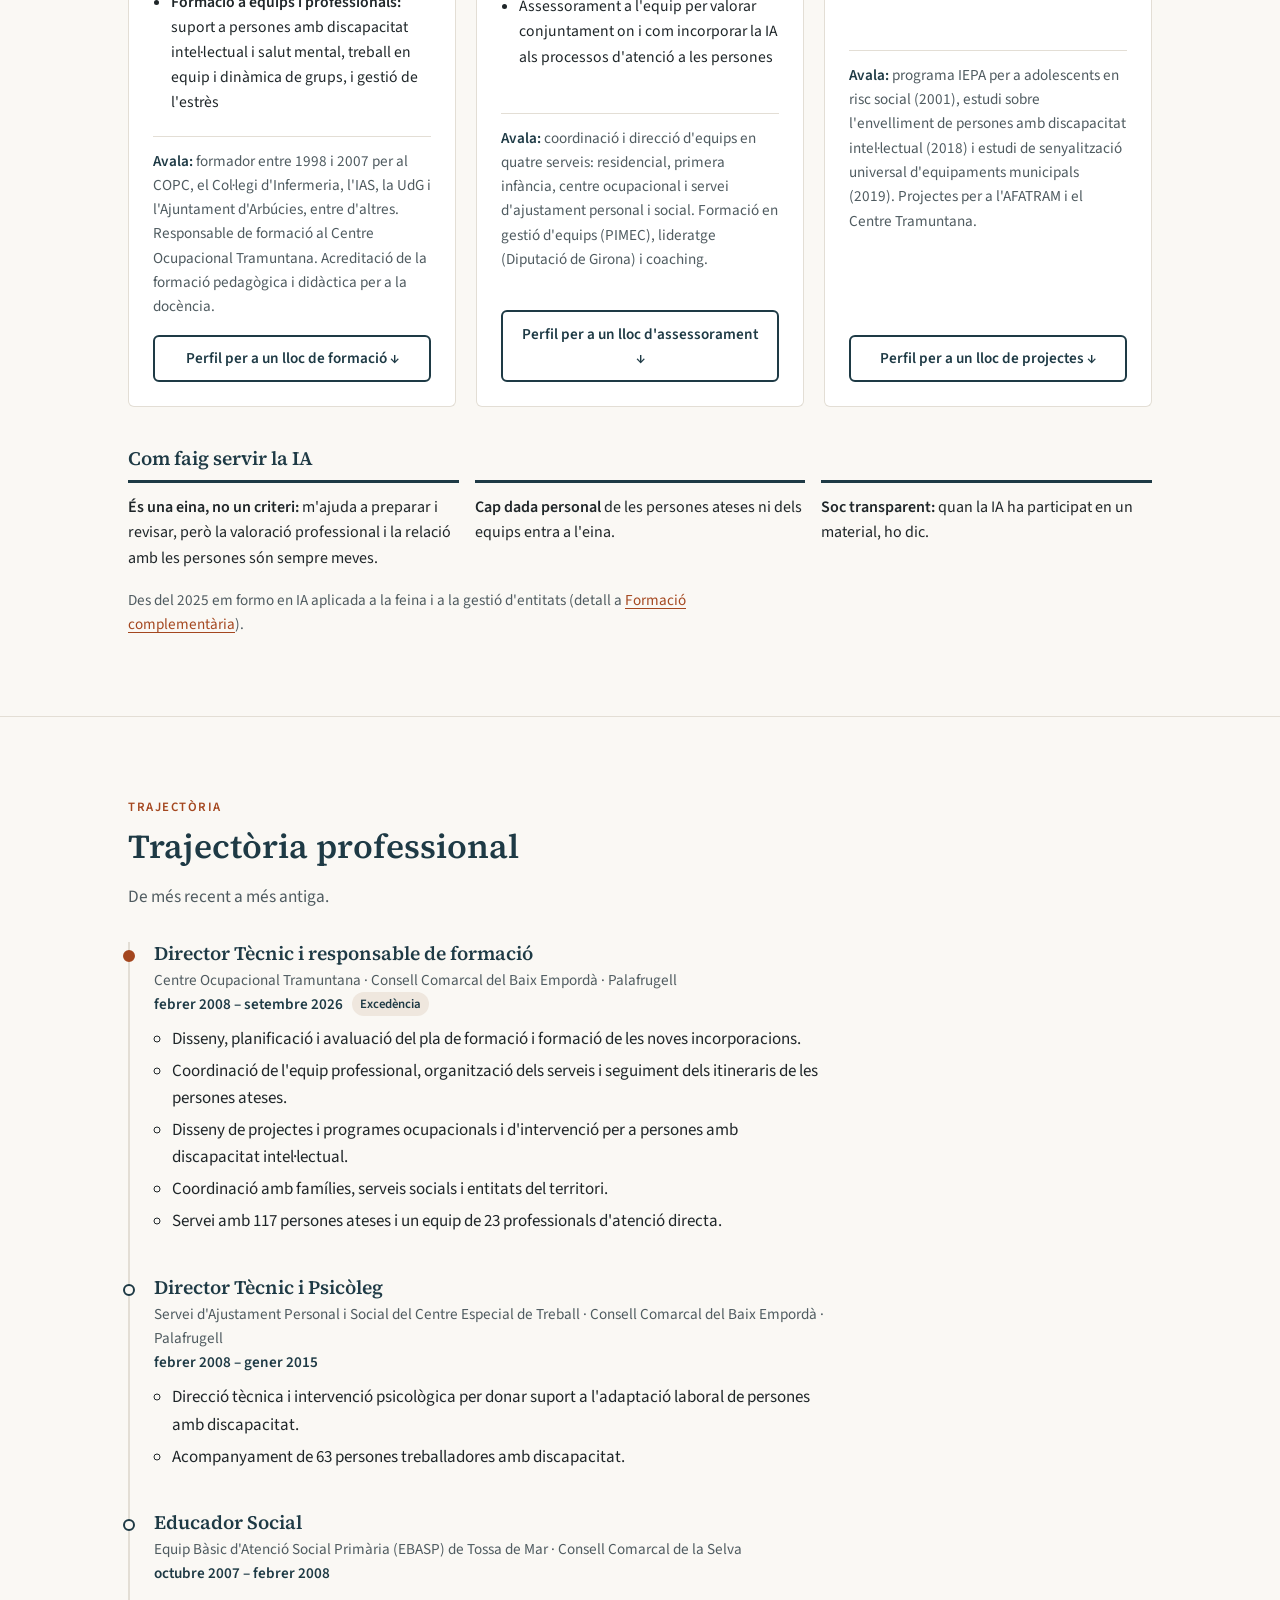
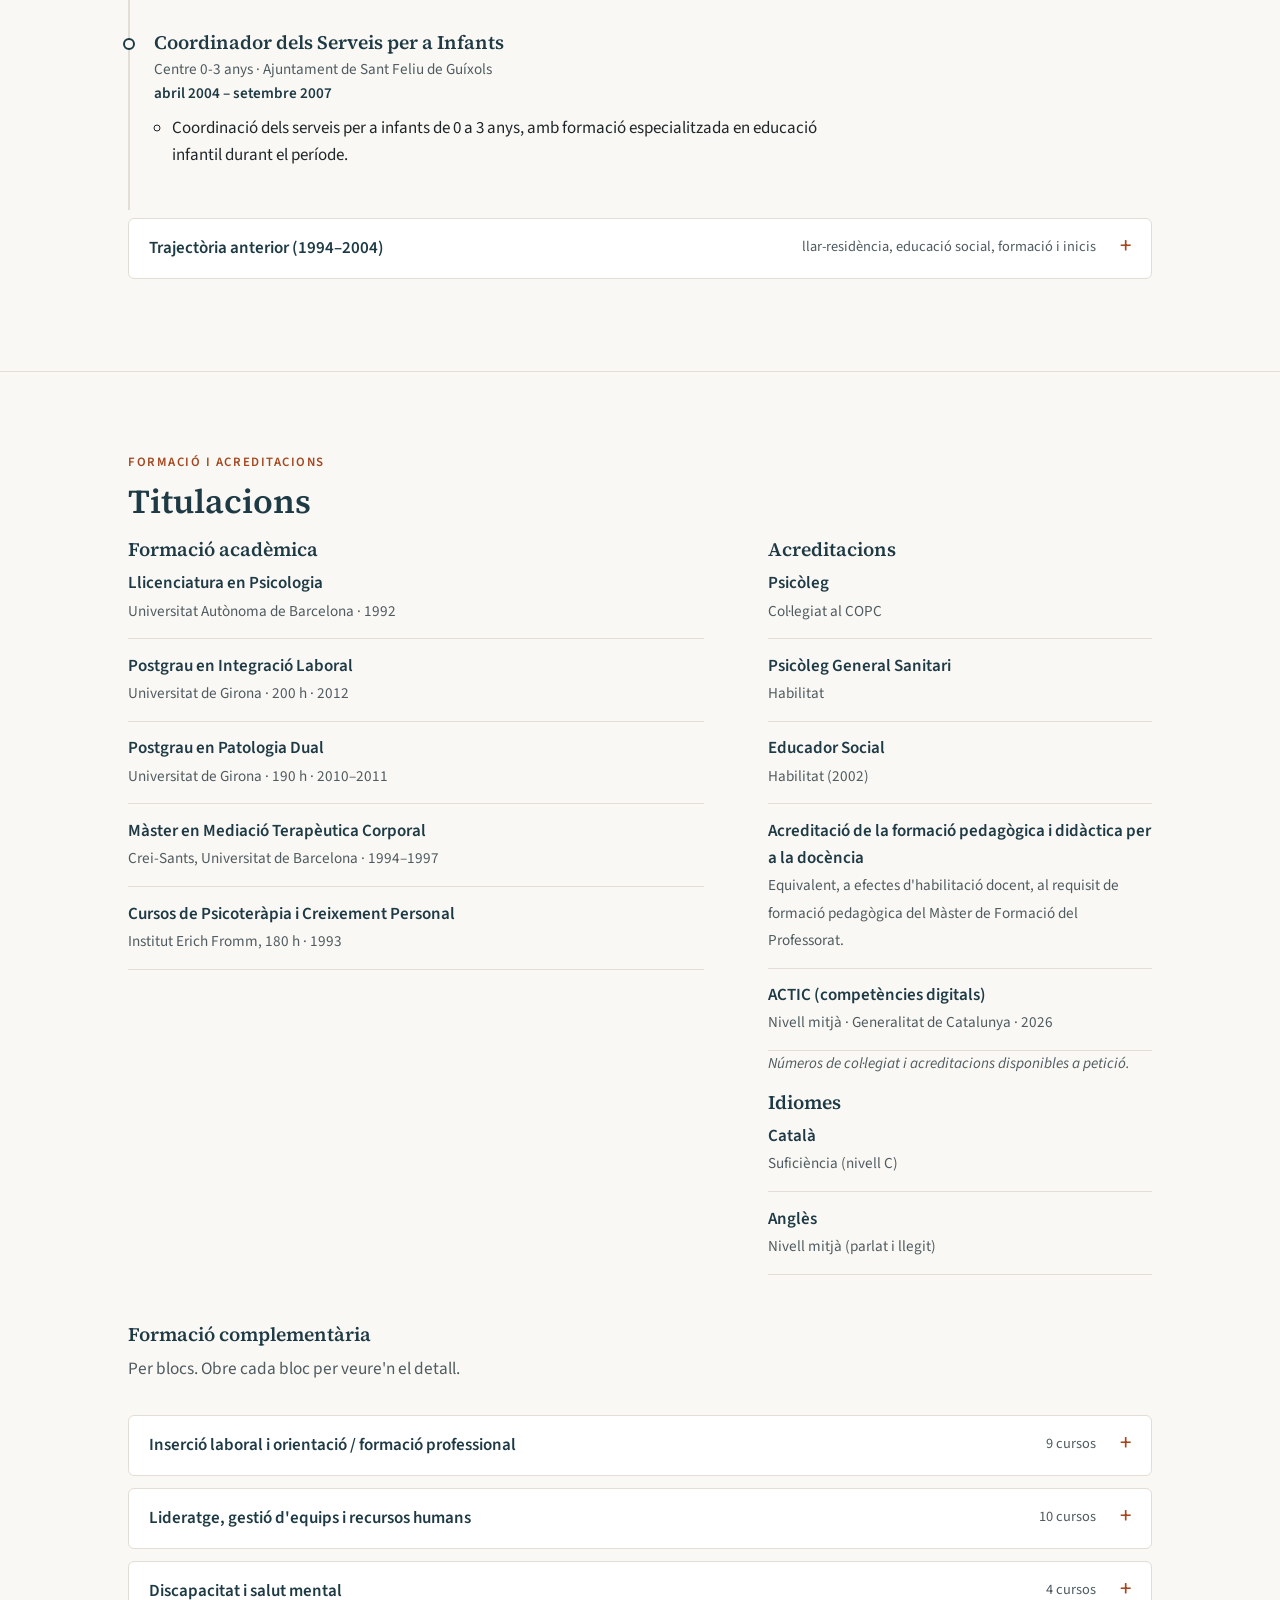
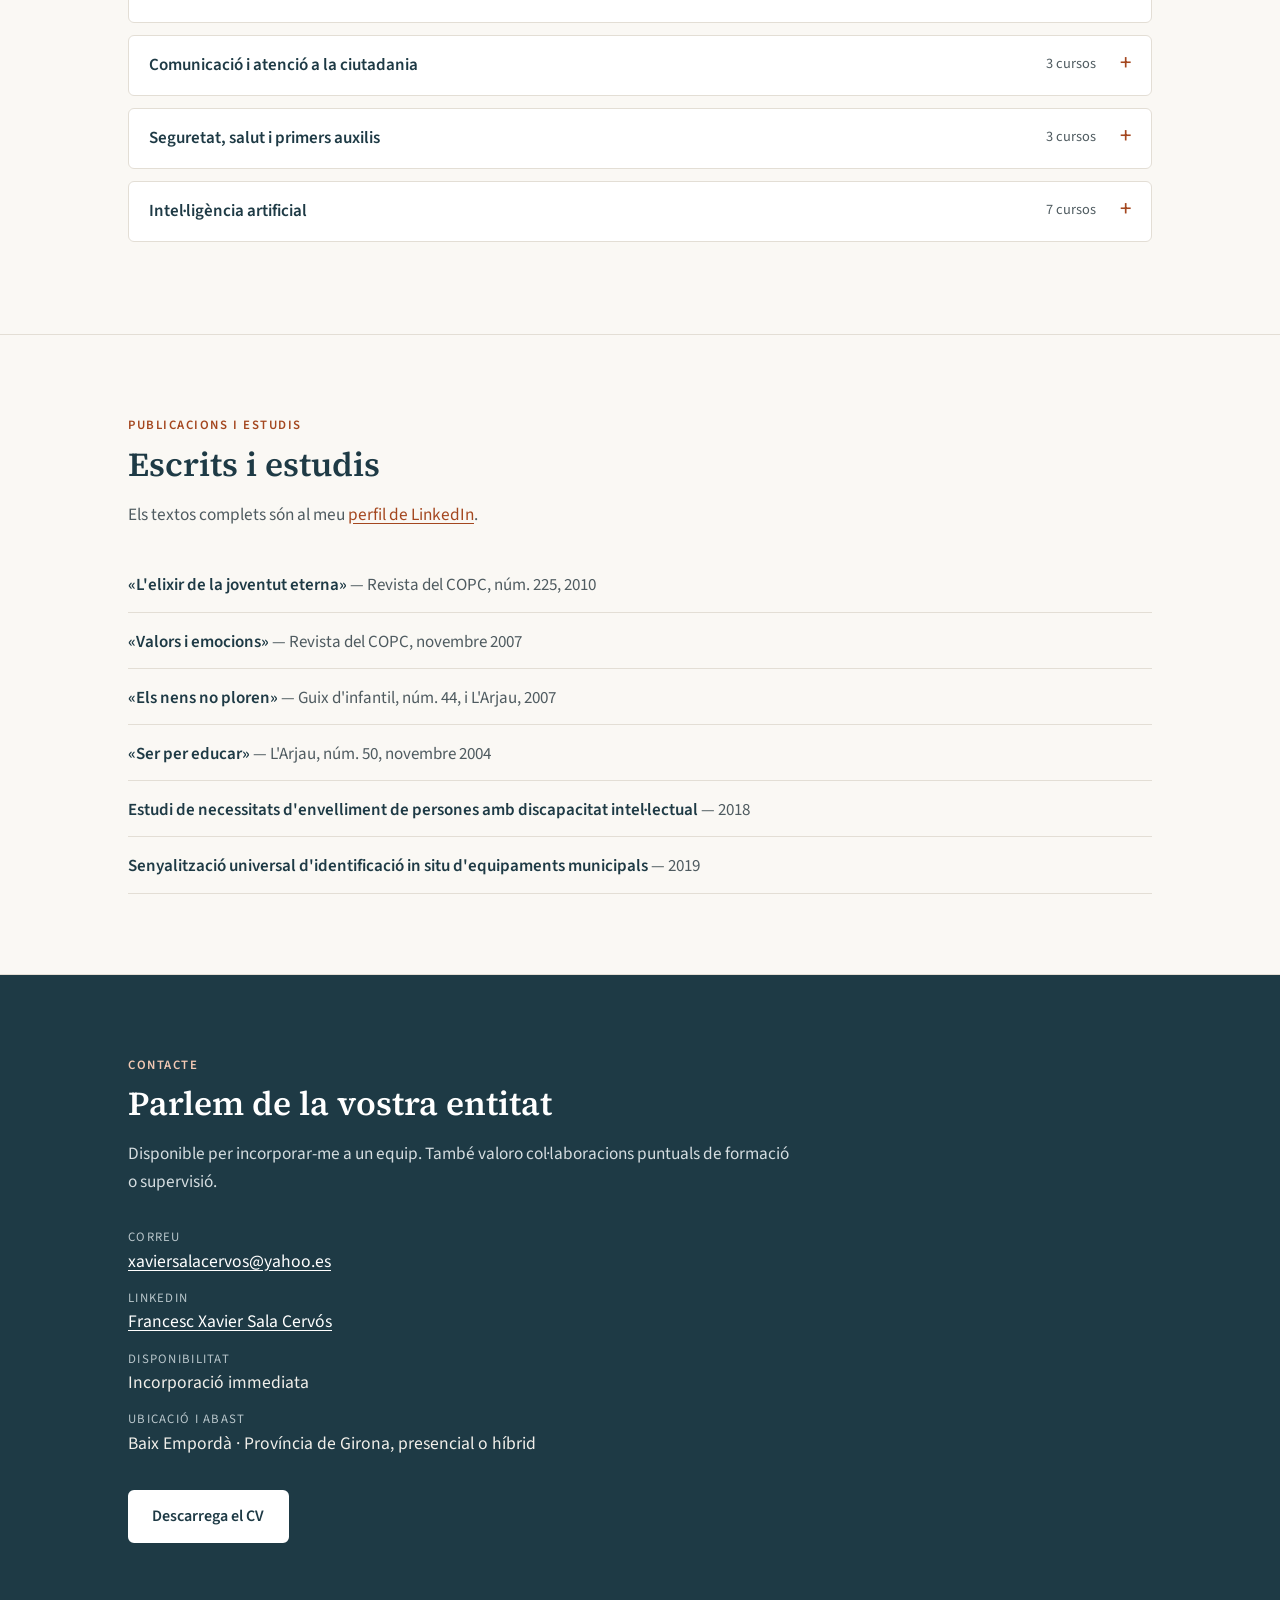
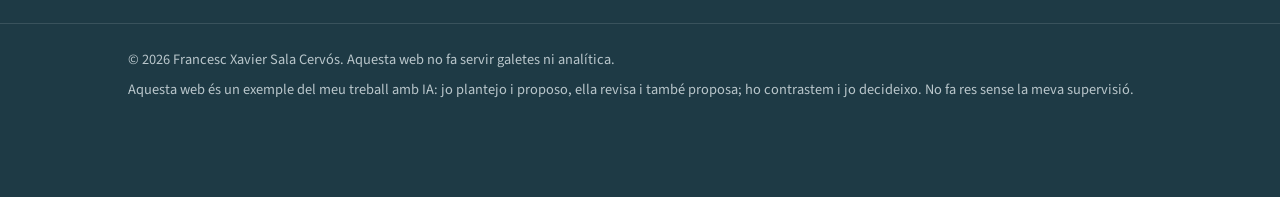
==== commit 5b900d7b: "IEPA: Associació Il·lusions, no Serveis Socials de l'Ajuntament El programa IEPA (2001) es va fer pe" ====
--- a/index.html
+++ b/index.html
@@ -347,7 +347,7 @@
             <p class="meta"><span class="when">1994 – 2001</span></p>
             <ul class="details">
               <li>Monitor al taller ocupacional Sant Jordi (Barcelona) i al pis-residència i taller Montseny-Guilleries (Arbúcies), amb persones amb discapacitat intel·lectual.</li>
-              <li>Disseny i aplicació del programa «Intervenció psicopedagògica i animació sociocultural d'adolescents en risc social» (Projecte IEPA, Serveis Socials de l'Ajuntament de Palafrugell, 2001).</li>
+              <li>Disseny i aplicació del programa «Intervenció psicopedagògica i animació sociocultural d'adolescents en risc social» (Projecte IEPA, Associació Il·lusions, Palafrugell, 2001).</li>
               <li>Monitor d'activitats de lleure juvenil (Palafrugell, 2001).</li>
             </ul>
           </li>
